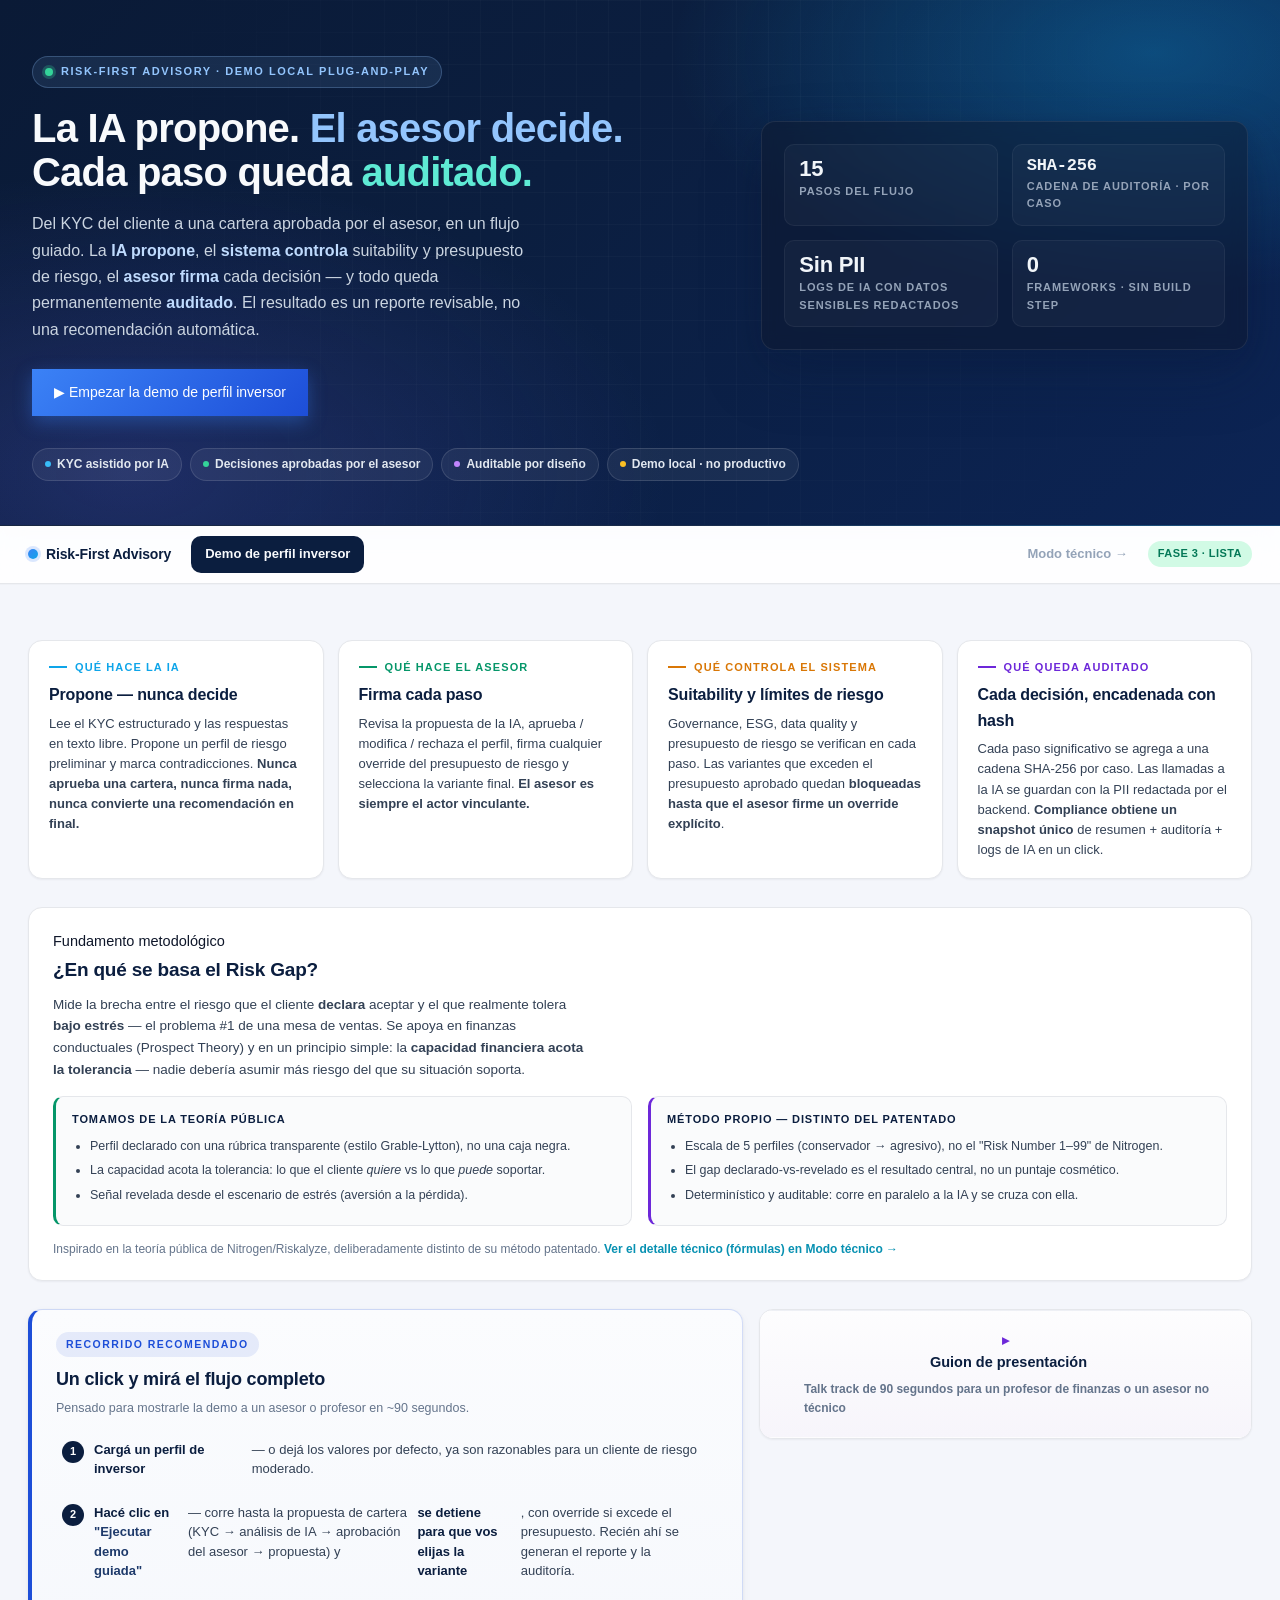
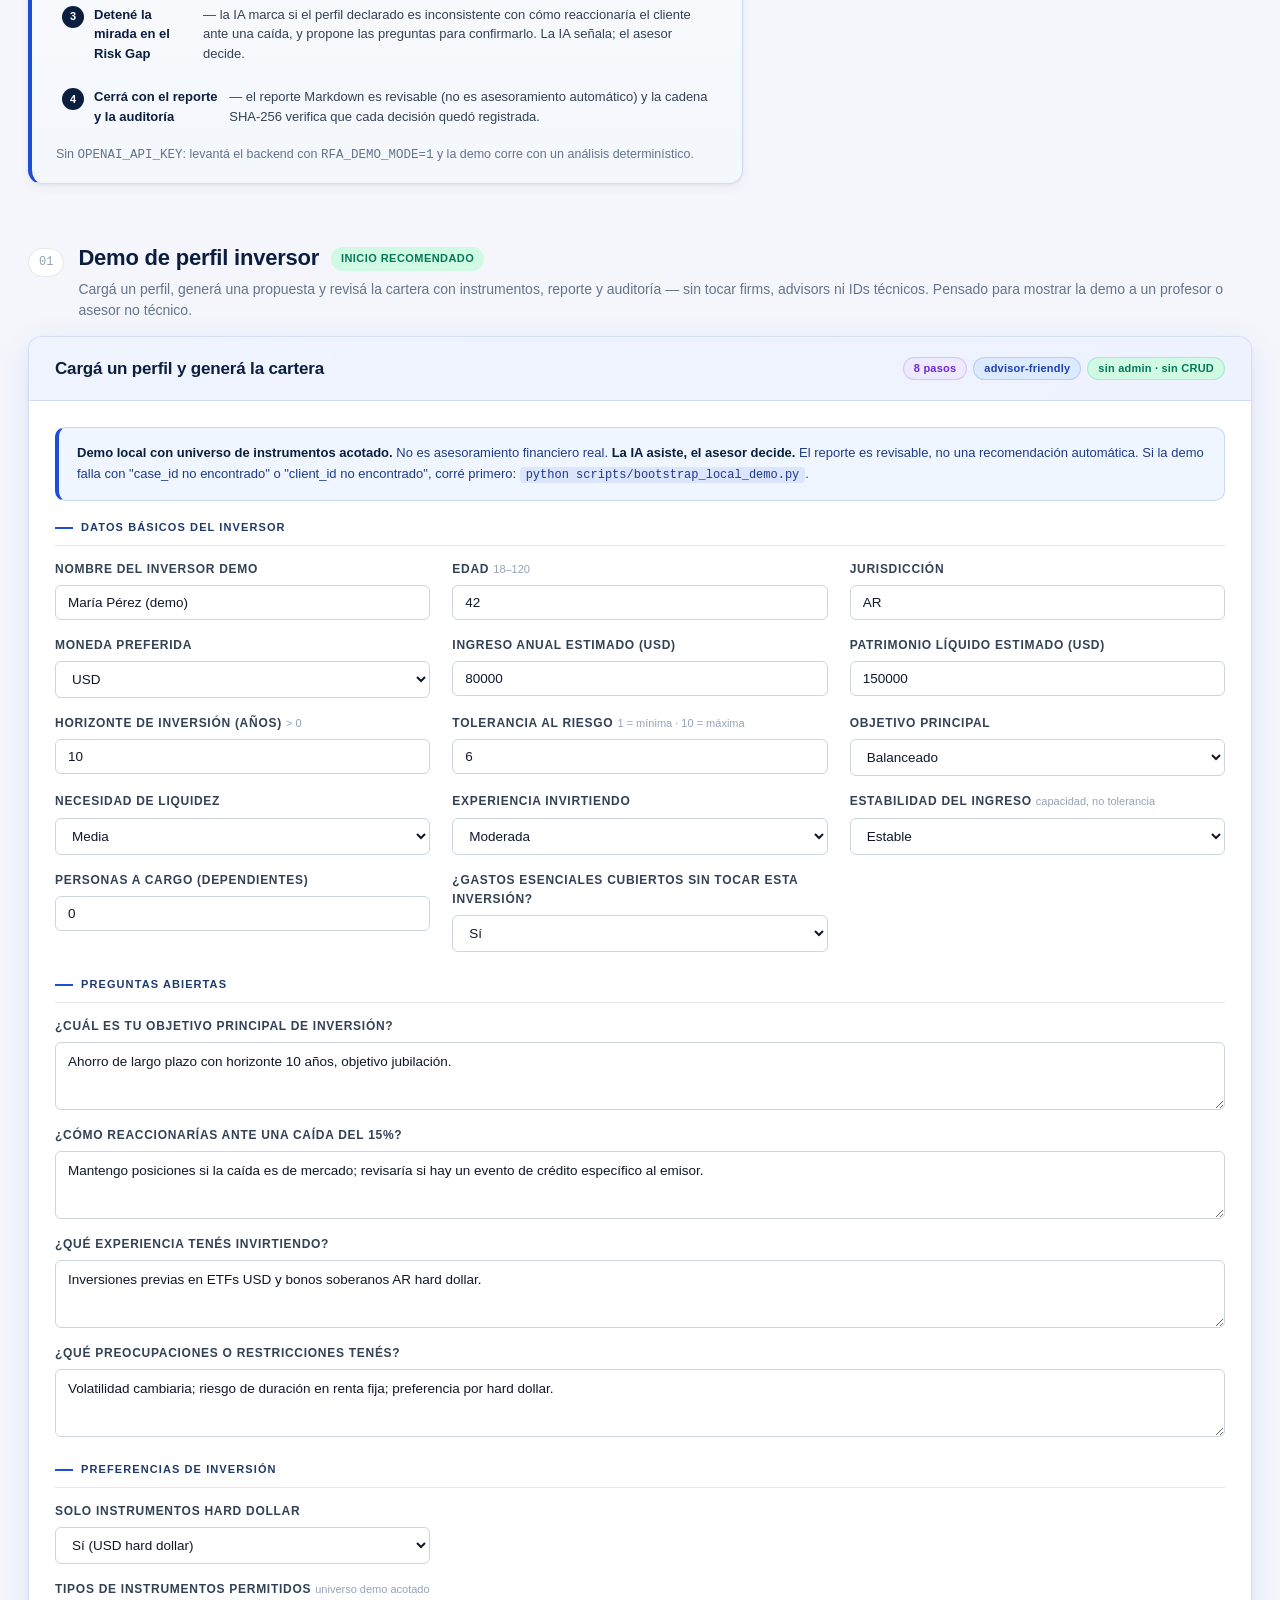
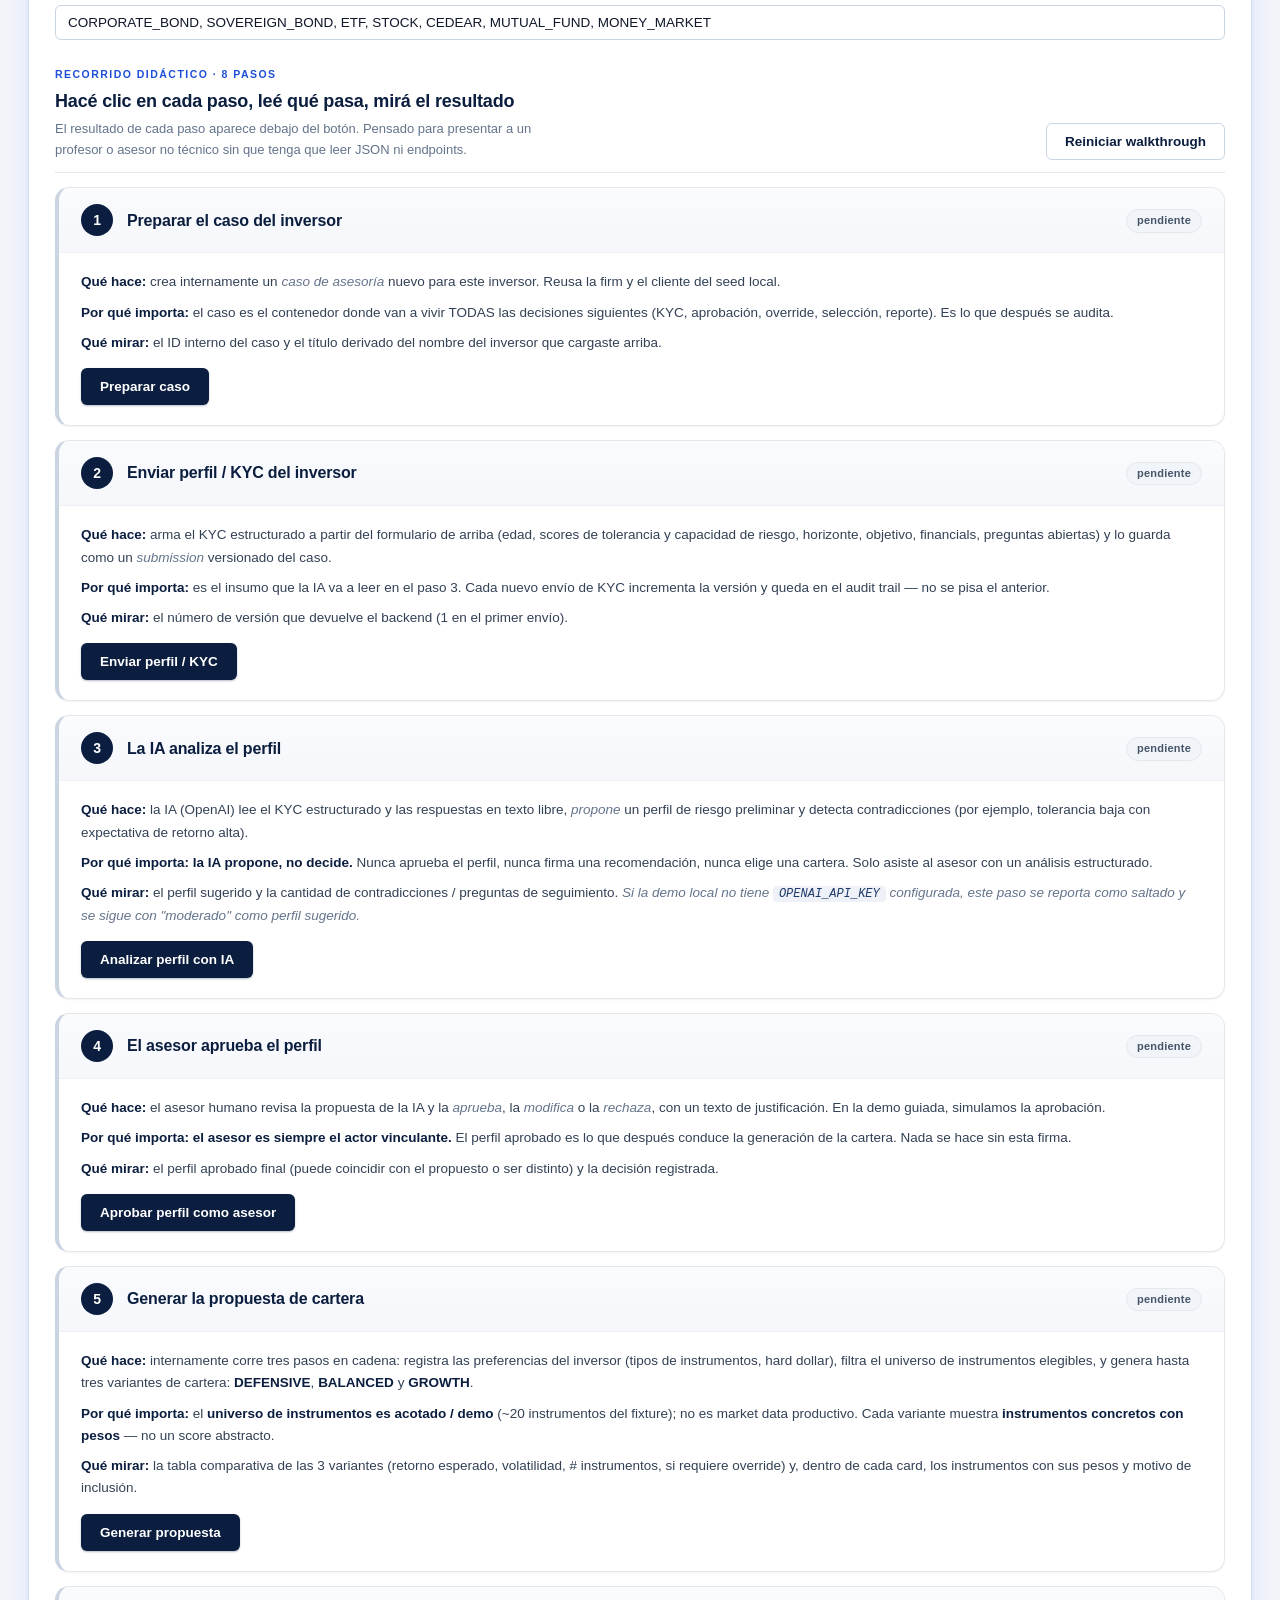
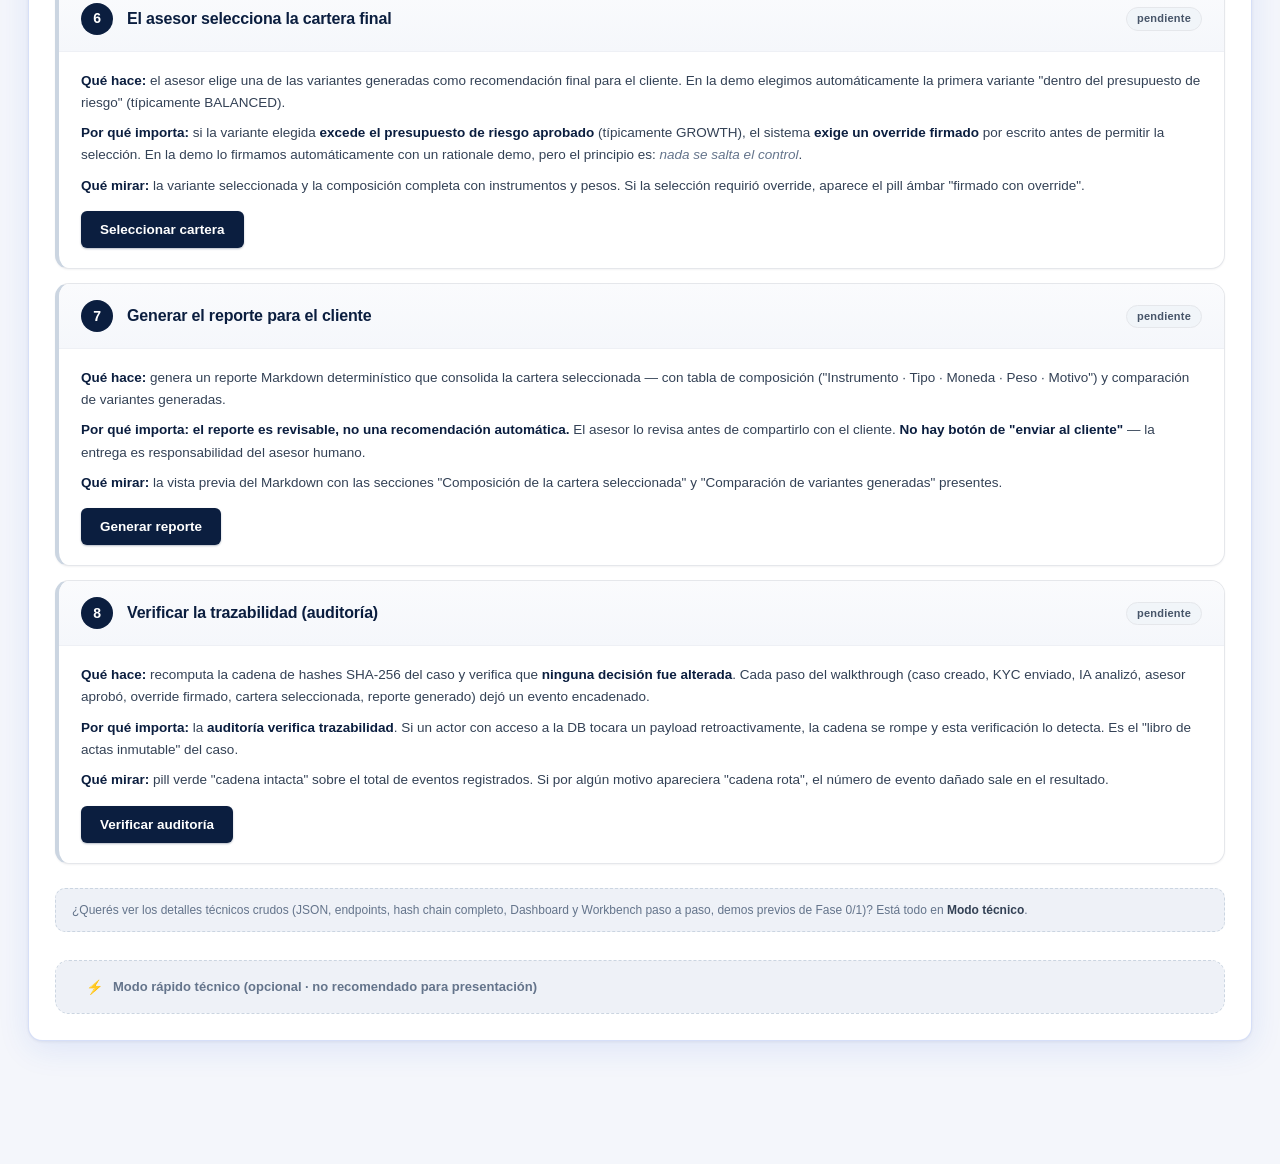
==== frontend/index.html @ 33798509 "Measure financial capacity from facts instead of faking it The demo was fabricating capacity as risk" ====
<!DOCTYPE html>
<html lang="en">
<head>
  <meta charset="UTF-8" />
  <meta name="viewport" content="width=device-width, initial-scale=1.0" />
  <title>Risk-First Advisory — Wealth Advisory Demo</title>
  <meta name="description" content="La IA propone. El asesor decide. Cada paso queda auditado. Demo local plug-and-play de un backend de asesoría de inversiones." />
  <link rel="stylesheet" href="css/base.css">
</head>
<body>

<!-- ═══════════════════════════════════════════════════════════════════════ -->
<!-- HERO                                                                    -->
<!-- ═══════════════════════════════════════════════════════════════════════ -->
<section class="hero">
  <div class="hero-inner">
    <div class="hero-text">
      <div class="hero-eyebrow">Risk-First Advisory · Demo local plug-and-play</div>
      <h1 class="hero-title">
        La IA propone. <span class="hero-em">El asesor decide.</span><br>
        Cada paso queda <span class="hero-em-2">auditado.</span>
      </h1>
      <p class="hero-sub">
        Del KYC del cliente a una cartera aprobada por el asesor, en un flujo guiado.
        La <strong style="color:#bfdbfe;">IA propone</strong>, el
        <strong style="color:#bfdbfe;">sistema controla</strong> suitability y presupuesto de riesgo,
        el <strong style="color:#bfdbfe;">asesor firma</strong> cada decisión — y todo queda
        permanentemente <strong style="color:#bfdbfe;">auditado</strong>. El resultado es un
        reporte revisable, no una recomendación automática.
      </p>
      <div class="hero-cta">
        <a href="#investor-anchor" class="btn-primary btn-lg" style="text-decoration:none;display:inline-flex;align-items:center;gap:8px;">
          ▶ Empezar la demo de perfil inversor
        </a>
      </div>
    </div>
    <div class="hero-stats">
      <div class="hero-stat">
        <div class="hero-stat-num">15</div>
        <div class="hero-stat-label">Pasos del flujo</div>
      </div>
      <div class="hero-stat">
        <div class="hero-stat-num is-mono">SHA-256</div>
        <div class="hero-stat-label">Cadena de auditoría · por caso</div>
      </div>
      <div class="hero-stat">
        <div class="hero-stat-num">Sin PII</div>
        <div class="hero-stat-label">Logs de IA con datos sensibles redactados</div>
      </div>
      <div class="hero-stat">
        <div class="hero-stat-num">0</div>
        <div class="hero-stat-label">Frameworks · sin build step</div>
      </div>
    </div>
  </div>
  <div class="hero-badges">
    <span class="badge badge-ai">KYC asistido por IA</span>
    <span class="badge badge-advisor">Decisiones aprobadas por el asesor</span>
    <span class="badge badge-audit">Auditable por diseño</span>
    <span class="badge badge-local">Demo local · no productivo</span>
  </div>
</section>

<!-- ═══════════════════════════════════════════════════════════════════════ -->
<!-- STICKY NAV                                                              -->
<!-- ═══════════════════════════════════════════════════════════════════════ -->
<nav class="top-nav">
  <div class="top-nav-inner">
    <span class="nav-brand"><span class="nav-brand-dot"></span>Risk-First Advisory</span>
    <a href="#investor-anchor" class="nav-item nav-item-primary">Demo de perfil inversor</a>
    <span class="nav-spacer"></span>
    <a href="advanced.html" class="nav-item nav-item-muted">Modo técnico &rarr;</a>
    <span class="nav-tag">Fase 3 · lista</span>
  </div>
</nav>

<!-- ═══════════════════════════════════════════════════════════════════════ -->
<!-- HEADER (legacy fallback — hidden by CSS, kept for a11y/search)          -->
<!-- ═══════════════════════════════════════════════════════════════════════ -->
<header>
  <h1>Risk-First Advisory</h1>
  <span class="badge">Demo local plug-and-play</span>
</header>

<main class="page">

  <!-- ───────────────────────────────────────────────────────────────────── -->
  <!-- STORY STRIP — what the AI / advisor / audit each do                   -->
  <!-- ───────────────────────────────────────────────────────────────────── -->
  <section class="story-strip">
    <div class="story-card">
      <div class="story-eyebrow">Qué hace la IA</div>
      <div class="story-title">Propone — nunca decide</div>
      <div class="story-body">
        Lee el KYC estructurado y las respuestas en texto libre. Propone un perfil
        de riesgo preliminar y marca contradicciones. <strong>Nunca aprueba una
        cartera, nunca firma nada, nunca convierte una recomendación en final.</strong>
      </div>
    </div>
    <div class="story-card is-advisor">
      <div class="story-eyebrow">Qué hace el asesor</div>
      <div class="story-title">Firma cada paso</div>
      <div class="story-body">
        Revisa la propuesta de la IA, aprueba / modifica / rechaza el perfil,
        firma cualquier override del presupuesto de riesgo y selecciona la
        variante final. <strong>El asesor es siempre el actor vinculante.</strong>
      </div>
    </div>
    <div class="story-card is-system">
      <div class="story-eyebrow">Qué controla el sistema</div>
      <div class="story-title">Suitability y límites de riesgo</div>
      <div class="story-body">
        Governance, ESG, data quality y presupuesto de riesgo se verifican en
        cada paso. Las variantes que exceden el presupuesto aprobado quedan
        <strong>bloqueadas hasta que el asesor firme un override explícito</strong>.
      </div>
    </div>
    <div class="story-card is-audit">
      <div class="story-eyebrow">Qué queda auditado</div>
      <div class="story-title">Cada decisión, encadenada con hash</div>
      <div class="story-body">
        Cada paso significativo se agrega a una cadena SHA-256 por caso. Las
        llamadas a la IA se guardan con la PII redactada por el backend.
        <strong>Compliance obtiene un snapshot único</strong> de resumen +
        auditoría + logs de IA en un click.
      </div>
    </div>
  </section>

  <!-- ───────────────────────────────────────────────────────────────────── -->
  <!-- METHODOLOGY EXPLAINER (advisor-friendly — no formulas) -->
  <!-- ───────────────────────────────────────────────────────────────────── -->
  <section class="method-strip">
    <div class="method-card">
      <div class="story-eyebrow">Fundamento metodológico</div>
      <div class="method-headline">¿En qué se basa el Risk Gap?</div>
      <p class="method-lede">
        Mide la brecha entre el riesgo que el cliente <strong>declara</strong> aceptar y el que
        realmente tolera <strong>bajo estrés</strong> — el problema #1 de una mesa de ventas. Se
        apoya en finanzas conductuales (Prospect Theory) y en un principio simple: la
        <strong>capacidad financiera acota la tolerancia</strong> — nadie debería asumir más riesgo
        del que su situación soporta.
      </p>
      <div class="method-cols">
        <div class="method-col is-take">
          <div class="method-col-head">Tomamos de la teoría pública</div>
          <ul>
            <li>Perfil declarado con una rúbrica transparente (estilo Grable-Lytton), no una caja negra.</li>
            <li>La capacidad acota la tolerancia: lo que el cliente <em>quiere</em> vs lo que <em>puede</em> soportar.</li>
            <li>Señal revelada desde el escenario de estrés (aversión a la pérdida).</li>
          </ul>
        </div>
        <div class="method-col is-avoid">
          <div class="method-col-head">Método propio — distinto del patentado</div>
          <ul>
            <li>Escala de 5 perfiles (conservador → agresivo), no el "Risk Number 1–99" de Nitrogen.</li>
            <li>El gap declarado-vs-revelado es el resultado central, no un puntaje cosmético.</li>
            <li>Determinístico y auditable: corre en paralelo a la IA y se cruza con ella.</li>
          </ul>
        </div>
      </div>
      <div class="method-foot">
        Inspirado en la teoría pública de Nitrogen/Riskalyze, deliberadamente distinto de su método
        patentado. <a href="advanced.html#fundamento">Ver el detalle técnico (fórmulas) en Modo técnico →</a>
      </div>
    </div>
  </section>

  <!-- ───────────────────────────────────────────────────────────────────── -->
  <!-- ADVISOR-FACING DEMO HELPERS (presenter notes + recommended demo path) -->
  <!-- ───────────────────────────────────────────────────────────────────── -->
  <section class="demo-helpers">

    <!-- Recommended demo path — the click-by-click for a non-tech viewer -->
    <aside class="demo-path">
      <div class="demo-path-header">
        <span class="demo-path-eyebrow">Recorrido recomendado</span>
        <div class="demo-path-title">Un click y mirá el flujo completo</div>
        <div class="demo-path-sub">Pensado para mostrarle la demo a un asesor o profesor en ~90 segundos.</div>
      </div>
      <ol class="demo-path-steps">
        <li><span class="step-num">1</span> <strong>Cargá un perfil de inversor</strong> — o dejá los valores por defecto, ya son razonables para un cliente de riesgo moderado.</li>
        <li><span class="step-num">2</span> <strong>Hacé clic en <em>"Ejecutar demo guiada"</em></strong> — corre hasta la propuesta de cartera (KYC → análisis de IA → aprobación del asesor → propuesta) y <strong>se detiene para que vos elijas la variante</strong>, con override si excede el presupuesto. Recién ahí se generan el reporte y la auditoría.</li>
        <li><span class="step-num">3</span> <strong>Detené la mirada en el Risk Gap</strong> — la IA marca si el perfil declarado es inconsistente con cómo reaccionaría el cliente ante una caída, y propone las preguntas para confirmarlo. La IA señala; el asesor decide.</li>
        <li><span class="step-num">4</span> <strong>Cerrá con el reporte y la auditoría</strong> — el reporte Markdown es revisable (no es asesoramiento automático) y la cadena SHA-256 verifica que cada decisión quedó registrada.</li>
      </ol>
      <div class="demo-path-sub" style="margin-top:10px;">Sin <code>OPENAI_API_KEY</code>: levantá el backend con <code>RFA_DEMO_MODE=1</code> y la demo corre con un análisis determinístico.</div>
    </aside>

    <!-- Demo presenter notes — collapsed by default, for the human running the demo -->
    <details class="presenter-notes">
      <summary>
        <span class="presenter-icon">▸</span>
        <span class="presenter-title">Guion de presentación</span>
        <span class="presenter-sub">Talk track de 90 segundos para un profesor de finanzas o un asesor no técnico</span>
      </summary>
      <ol class="presenter-script">
        <li>
          <strong>"Esto es un backend de asesoría de inversiones."</strong>
          El KYC y las preferencias del cliente se transforman en una cartera
          aprobada por el asesor, con auditoría completa. Hacé clic en
          <em>"Ejecutar demo guiada"</em> y dejá que corra.
        </li>
        <li>
          <strong>"La IA nunca decide."</strong>
          En el paso de análisis, la IA propone un perfil de riesgo y detecta
          contradicciones en las respuestas del cliente. Nada es vinculante.
        </li>
        <li>
          <strong>"El asesor firma cada paso."</strong>
          La aprobación del perfil (approve / modify / reject) es la primera
          decisión formal del asesor. El mismo patrón se repite en el override
          y en la selección final de la cartera.
        </li>
        <li>
          <strong>"El sistema controla suitability y riesgo."</strong>
          Cuando una variante excede el presupuesto de riesgo aprobado, queda
          marcada y <em>no se puede seleccionar</em> sin un override explícito
          del asesor. Suitability / ESG / data quality corren automáticamente.
        </li>
        <li>
          <strong>"El Risk Gap es el corazón."</strong>
          La IA marca cuando lo que el cliente declara no coincide con cómo
          reaccionaría ante una caída, y entrega las preguntas para confirmarlo.
          No mide la conducta: señala una inconsistencia para que el asesor la
          investigue.
        </li>
        <li>
          <strong>"Revisable y auditado, no automático."</strong>
          El reporte Markdown final lo revisa el asesor antes de entregarlo — no
          hay botón de "enviar al cliente con un click" — y la cadena SHA-256
          verifica que cada decisión del caso quedó registrada.
        </li>
      </ol>
      <p class="presenter-disclaimer">
        <strong>No es production-ready.</strong> Solo demo local de desarrollo —
        no es asesoramiento financiero, no se usa con PII real de clientes, no
        tiene auth productiva ni firm-level isolation.
      </p>
    </details>

  </section>

  <!-- ═════════════════════════════════════════════════════════════════════ -->
  <!-- 01 · DEMO DE PERFIL INVERSOR — entrada principal advisor-friendly     -->
  <!-- ═════════════════════════════════════════════════════════════════════ -->
  <div class="section-band" id="investor-anchor">
    <span class="num">01</span>
    <div>
      <h2>Demo de perfil inversor
        <span style="display:inline-block;margin-left:6px;padding:3px 10px;background:var(--rf-emerald-100);color:var(--rf-emerald-700);border-radius:999px;font-size:11px;font-weight:700;letter-spacing:.04em;text-transform:uppercase;vertical-align:middle;">Inicio recomendado</span>
      </h2>
      <div class="sub">
        Cargá un perfil, generá una propuesta y revisá la cartera con instrumentos, reporte y auditoría — sin tocar firms, advisors ni IDs técnicos. Pensado para mostrar la demo a un profesor o asesor no técnico.
      </div>
    </div>
  </div>

  <div class="card card-hero" id="card-investor-demo">
    <div class="card-header">
      <h2>Cargá un perfil y generá la cartera</h2>
      <div class="pill-cluster">
        <span class="pill pill-violet">8 pasos</span>
        <span class="pill pill-blue">advisor-friendly</span>
        <span class="pill pill-green">sin admin · sin CRUD</span>
      </div>
    </div>

    <div class="card-body">

      <div class="ai-disclaimer">
        <strong>Demo local con universo de instrumentos acotado.</strong>
        No es asesoramiento financiero real. <strong>La IA asiste, el asesor decide.</strong>
        El reporte es revisable, no una recomendación automática.
        Si la demo falla con "case_id no encontrado" o "client_id no encontrado",
        corré primero: <code>python scripts/bootstrap_local_demo.py</code>.
      </div>

      <!-- ── Form: perfil del inversor ──────────────────────────────── -->
      <form id="idemo-form" onsubmit="event.preventDefault();" autocomplete="off" spellcheck="false">

        <div class="section-label" style="margin-top:4px;margin-bottom:14px;">Datos básicos del inversor</div>
        <div class="form-grid cols-3">
          <div class="field">
            <label>Nombre del inversor demo</label>
            <input type="text" id="idemo-name" value="María Pérez (demo)" />
          </div>
          <div class="field">
            <label>Edad <span class="hint">18–120</span></label>
            <input type="number" id="idemo-age" value="42" min="18" max="120" />
          </div>
          <div class="field">
            <label>Jurisdicción</label>
            <input type="text" id="idemo-jurisdiction" value="AR" />
          </div>
          <div class="field">
            <label>Moneda preferida</label>
            <select id="idemo-currency">
              <option value="USD" selected>USD</option>
              <option value="EUR">EUR</option>
              <option value="ARS">ARS</option>
            </select>
          </div>
          <div class="field">
            <label>Ingreso anual estimado (USD)</label>
            <input type="number" id="idemo-income" value="80000" min="0" />
          </div>
          <div class="field">
            <label>Patrimonio líquido estimado (USD)</label>
            <input type="number" id="idemo-liquid" value="150000" min="0" />
          </div>
          <div class="field">
            <label>Horizonte de inversión (años) <span class="hint">&gt; 0</span></label>
            <input type="number" id="idemo-horizon" value="10" min="1" />
          </div>
          <div class="field">
            <label>Tolerancia al riesgo <span class="hint">1 = mínima · 10 = máxima</span></label>
            <input type="number" id="idemo-risk" value="6" min="1" max="10" />
          </div>
          <div class="field">
            <label>Objetivo principal</label>
            <select id="idemo-objective">
              <option value="capital_preservation">Preservación de capital</option>
              <option value="income">Ingresos</option>
              <option value="balanced" selected>Balanceado</option>
              <option value="growth">Crecimiento</option>
              <option value="aggressive_growth">Crecimiento agresivo</option>
            </select>
          </div>
          <div class="field">
            <label>Necesidad de liquidez</label>
            <select id="idemo-liquidity">
              <option value="baja">Baja</option>
              <option value="media" selected>Media</option>
              <option value="alta">Alta</option>
            </select>
          </div>
          <div class="field">
            <label>Experiencia invirtiendo</label>
            <select id="idemo-experience">
              <option value="ninguna">Ninguna</option>
              <option value="basica">Básica</option>
              <option value="moderada" selected>Moderada</option>
              <option value="avanzada">Avanzada</option>
              <option value="experto">Experto</option>
            </select>
          </div>
          <div class="field">
            <label>Estabilidad del ingreso <span class="hint">capacidad, no tolerancia</span></label>
            <select id="idemo-income-stability">
              <option value="stable" selected>Estable</option>
              <option value="variable">Variable</option>
              <option value="unstable">Inestable</option>
            </select>
          </div>
          <div class="field">
            <label>Personas a cargo (dependientes)</label>
            <input type="number" id="idemo-dependents" value="0" min="0" />
          </div>
          <div class="field">
            <label>¿Gastos esenciales cubiertos sin tocar esta inversión?</label>
            <select id="idemo-expenses-covered">
              <option value="si" selected>Sí</option>
              <option value="no">No</option>
            </select>
          </div>
        </div>

        <div class="section-label" style="margin-top:24px;margin-bottom:14px;">Preguntas abiertas</div>
        <div class="form-grid cols-2">
          <div class="field full-span">
            <label>¿Cuál es tu objetivo principal de inversión?</label>
            <textarea id="idemo-open-goal" rows="2">Ahorro de largo plazo con horizonte 10 años, objetivo jubilación.</textarea>
          </div>
          <div class="field full-span">
            <label>¿Cómo reaccionarías ante una caída del 15%?</label>
            <textarea id="idemo-open-reaction" rows="2">Mantengo posiciones si la caída es de mercado; revisaría si hay un evento de crédito específico al emisor.</textarea>
          </div>
          <div class="field full-span">
            <label>¿Qué experiencia tenés invirtiendo?</label>
            <textarea id="idemo-open-experience" rows="2">Inversiones previas en ETFs USD y bonos soberanos AR hard dollar.</textarea>
          </div>
          <div class="field full-span">
            <label>¿Qué preocupaciones o restricciones tenés?</label>
            <textarea id="idemo-open-concerns" rows="2">Volatilidad cambiaria; riesgo de duración en renta fija; preferencia por hard dollar.</textarea>
          </div>
        </div>

        <div class="section-label" style="margin-top:24px;margin-bottom:14px;">Preferencias de inversión</div>
        <div class="form-grid cols-3">
          <div class="field">
            <label>Solo instrumentos hard dollar</label>
            <select id="idemo-pref-hard">
              <option value="true" selected>Sí (USD hard dollar)</option>
              <option value="false">No (cualquier moneda)</option>
            </select>
          </div>
          <div class="field full-span">
            <label>Tipos de instrumentos permitidos <span class="hint">universo demo acotado</span></label>
            <input type="text" id="idemo-pref-types" value="CORPORATE_BOND, SOVEREIGN_BOND, ETF, STOCK, CEDEAR, MUTUAL_FUND, MONEY_MARKET" />
          </div>
        </div>

      </form>

      <!-- ── Mini toolbar arriba del walkthrough ────────────────────── -->
      <div class="idemo-walkthrough-intro">
        <div>
          <div class="idemo-walkthrough-eyebrow">Recorrido didáctico · 8 pasos</div>
          <div class="idemo-walkthrough-title">Hacé clic en cada paso, leé qué pasa, mirá el resultado</div>
          <div class="idemo-walkthrough-sub">El resultado de cada paso aparece debajo del botón. Pensado para presentar a un profesor o asesor no técnico sin que tenga que leer JSON ni endpoints.</div>
        </div>
        <button class="btn-secondary" onclick="idemoReset()">Reiniciar walkthrough</button>
      </div>

      <!-- ── WALKTHROUGH: 8 step cards didácticas ───────────────────── -->
      <div class="idemo-walkthrough">

        <!-- STEP 1 — Preparar caso -->
        <article class="idemo-walkthrough-step" id="idemo-step-prepare" data-state="pending">
          <header class="idemo-step-card-header">
            <div class="idemo-step-card-num">1</div>
            <div class="idemo-step-card-title">Preparar el caso del inversor</div>
            <div class="idemo-step-card-pill" id="idemo-step-prepare-pill"><span class="pill pill-grey">pendiente</span></div>
          </header>
          <div class="idemo-step-card-body">
            <div class="idemo-step-card-explain">
              <p><strong>Qué hace:</strong> crea internamente un <em>caso de asesoría</em> nuevo para este inversor. Reusa la firm y el cliente del seed local.</p>
              <p><strong>Por qué importa:</strong> el caso es el contenedor donde van a vivir TODAS las decisiones siguientes (KYC, aprobación, override, selección, reporte). Es lo que después se audita.</p>
              <p><strong>Qué mirar:</strong> el ID interno del caso y el título derivado del nombre del inversor que cargaste arriba.</p>
            </div>
            <div class="idemo-step-card-actions">
              <button class="btn-primary" onclick="idemoPrepareCase()">Preparar caso</button>
            </div>
            <div class="idemo-step-card-result" id="idemo-step-prepare-result"></div>
          </div>
        </article>

        <!-- STEP 2 — KYC -->
        <article class="idemo-walkthrough-step" id="idemo-step-kyc" data-state="pending">
          <header class="idemo-step-card-header">
            <div class="idemo-step-card-num">2</div>
            <div class="idemo-step-card-title">Enviar perfil / KYC del inversor</div>
            <div class="idemo-step-card-pill" id="idemo-step-kyc-pill"><span class="pill pill-grey">pendiente</span></div>
          </header>
          <div class="idemo-step-card-body">
            <div class="idemo-step-card-explain">
              <p><strong>Qué hace:</strong> arma el KYC estructurado a partir del formulario de arriba (edad, scores de tolerancia y capacidad de riesgo, horizonte, objetivo, financials, preguntas abiertas) y lo guarda como un <em>submission</em> versionado del caso.</p>
              <p><strong>Por qué importa:</strong> es el insumo que la IA va a leer en el paso 3. Cada nuevo envío de KYC incrementa la versión y queda en el audit trail — no se pisa el anterior.</p>
              <p><strong>Qué mirar:</strong> el número de versión que devuelve el backend (1 en el primer envío).</p>
            </div>
            <div class="idemo-step-card-actions">
              <button class="btn-primary" onclick="idemoSubmitKyc()">Enviar perfil / KYC</button>
            </div>
            <div class="idemo-step-card-result" id="idemo-step-kyc-result"></div>
          </div>
        </article>

        <!-- STEP 3 — AI -->
        <article class="idemo-walkthrough-step" id="idemo-step-ai" data-state="pending">
          <header class="idemo-step-card-header">
            <div class="idemo-step-card-num">3</div>
            <div class="idemo-step-card-title">La IA analiza el perfil</div>
            <div class="idemo-step-card-pill" id="idemo-step-ai-pill"><span class="pill pill-grey">pendiente</span></div>
          </header>
          <div class="idemo-step-card-body">
            <div class="idemo-step-card-explain">
              <p><strong>Qué hace:</strong> la IA (OpenAI) lee el KYC estructurado y las respuestas en texto libre, <em>propone</em> un perfil de riesgo preliminar y detecta contradicciones (por ejemplo, tolerancia baja con expectativa de retorno alta).</p>
              <p><strong>Por qué importa:</strong> <strong>la IA propone, no decide.</strong> Nunca aprueba el perfil, nunca firma una recomendación, nunca elige una cartera. Solo asiste al asesor con un análisis estructurado.</p>
              <p><strong>Qué mirar:</strong> el perfil sugerido y la cantidad de contradicciones / preguntas de seguimiento. <em>Si la demo local no tiene <code>OPENAI_API_KEY</code> configurada, este paso se reporta como saltado y se sigue con "moderado" como perfil sugerido.</em></p>
            </div>
            <div class="idemo-step-card-actions">
              <button class="btn-primary" onclick="idemoRunAiProfile()">Analizar perfil con IA</button>
            </div>
            <div class="idemo-step-card-result" id="idemo-step-ai-result"></div>
          </div>
        </article>

        <!-- STEP 4 — Approval -->
        <article class="idemo-walkthrough-step" id="idemo-step-approve" data-state="pending">
          <header class="idemo-step-card-header">
            <div class="idemo-step-card-num">4</div>
            <div class="idemo-step-card-title">El asesor aprueba el perfil</div>
            <div class="idemo-step-card-pill" id="idemo-step-approve-pill"><span class="pill pill-grey">pendiente</span></div>
          </header>
          <div class="idemo-step-card-body">
            <div class="idemo-step-card-explain">
              <p><strong>Qué hace:</strong> el asesor humano revisa la propuesta de la IA y la <em>aprueba</em>, la <em>modifica</em> o la <em>rechaza</em>, con un texto de justificación. En la demo guiada, simulamos la aprobación.</p>
              <p><strong>Por qué importa:</strong> <strong>el asesor es siempre el actor vinculante.</strong> El perfil aprobado es lo que después conduce la generación de la cartera. Nada se hace sin esta firma.</p>
              <p><strong>Qué mirar:</strong> el perfil aprobado final (puede coincidir con el propuesto o ser distinto) y la decisión registrada.</p>
            </div>
            <div class="idemo-step-card-actions">
              <button class="btn-primary" onclick="idemoApproveProfile()">Aprobar perfil como asesor</button>
            </div>
            <div class="idemo-step-card-result" id="idemo-step-approve-result"></div>
          </div>
        </article>

        <!-- STEP 5 — Proposal -->
        <article class="idemo-walkthrough-step" id="idemo-step-propose" data-state="pending">
          <header class="idemo-step-card-header">
            <div class="idemo-step-card-num">5</div>
            <div class="idemo-step-card-title">Generar la propuesta de cartera</div>
            <div class="idemo-step-card-pill" id="idemo-step-propose-pill"><span class="pill pill-grey">pendiente</span></div>
          </header>
          <div class="idemo-step-card-body">
            <div class="idemo-step-card-explain">
              <p><strong>Qué hace:</strong> internamente corre tres pasos en cadena: registra las preferencias del inversor (tipos de instrumentos, hard dollar), filtra el universo de instrumentos elegibles, y genera hasta tres variantes de cartera: <strong>DEFENSIVE</strong>, <strong>BALANCED</strong> y <strong>GROWTH</strong>.</p>
              <p><strong>Por qué importa:</strong> el <strong>universo de instrumentos es acotado / demo</strong> (~20 instrumentos del fixture); no es market data productivo. Cada variante muestra <strong>instrumentos concretos con pesos</strong> — no un score abstracto.</p>
              <p><strong>Qué mirar:</strong> la tabla comparativa de las 3 variantes (retorno esperado, volatilidad, # instrumentos, si requiere override) y, dentro de cada card, los instrumentos con sus pesos y motivo de inclusión.</p>
            </div>
            <div class="idemo-step-card-actions">
              <button class="btn-primary" onclick="idemoGenerateProposal()">Generar propuesta</button>
            </div>
            <div class="idemo-step-card-result" id="idemo-step-propose-result"></div>
          </div>
        </article>

        <!-- STEP 6 — Selection -->
        <article class="idemo-walkthrough-step" id="idemo-step-select" data-state="pending">
          <header class="idemo-step-card-header">
            <div class="idemo-step-card-num">6</div>
            <div class="idemo-step-card-title">El asesor selecciona la cartera final</div>
            <div class="idemo-step-card-pill" id="idemo-step-select-pill"><span class="pill pill-grey">pendiente</span></div>
          </header>
          <div class="idemo-step-card-body">
            <div class="idemo-step-card-explain">
              <p><strong>Qué hace:</strong> el asesor elige una de las variantes generadas como recomendación final para el cliente. En la demo elegimos automáticamente la primera variante "dentro del presupuesto de riesgo" (típicamente BALANCED).</p>
              <p><strong>Por qué importa:</strong> si la variante elegida <strong>excede el presupuesto de riesgo aprobado</strong> (típicamente GROWTH), el sistema <strong>exige un override firmado</strong> por escrito antes de permitir la selección. En la demo lo firmamos automáticamente con un rationale demo, pero el principio es: <em>nada se salta el control</em>.</p>
              <p><strong>Qué mirar:</strong> la variante seleccionada y la composición completa con instrumentos y pesos. Si la selección requirió override, aparece el pill ámbar "firmado con override".</p>
            </div>
            <div class="idemo-step-card-actions">
              <button class="btn-primary" onclick="idemoSelectPortfolio()">Seleccionar cartera</button>
            </div>
            <div class="idemo-step-card-result" id="idemo-step-select-result"></div>
          </div>
        </article>

        <!-- STEP 7 — Report -->
        <article class="idemo-walkthrough-step" id="idemo-step-report" data-state="pending">
          <header class="idemo-step-card-header">
            <div class="idemo-step-card-num">7</div>
            <div class="idemo-step-card-title">Generar el reporte para el cliente</div>
            <div class="idemo-step-card-pill" id="idemo-step-report-pill"><span class="pill pill-grey">pendiente</span></div>
          </header>
          <div class="idemo-step-card-body">
            <div class="idemo-step-card-explain">
              <p><strong>Qué hace:</strong> genera un reporte Markdown determinístico que consolida la cartera seleccionada — con tabla de composición ("Instrumento · Tipo · Moneda · Peso · Motivo") y comparación de variantes generadas.</p>
              <p><strong>Por qué importa:</strong> <strong>el reporte es revisable, no una recomendación automática.</strong> El asesor lo revisa antes de compartirlo con el cliente. <strong>No hay botón de "enviar al cliente"</strong> — la entrega es responsabilidad del asesor humano.</p>
              <p><strong>Qué mirar:</strong> la vista previa del Markdown con las secciones "Composición de la cartera seleccionada" y "Comparación de variantes generadas" presentes.</p>
            </div>
            <div class="idemo-step-card-actions">
              <button class="btn-primary" onclick="idemoGenerateReport()">Generar reporte</button>
            </div>
            <div class="idemo-step-card-result" id="idemo-step-report-result"></div>
          </div>
        </article>

        <!-- STEP 8 — Audit -->
        <article class="idemo-walkthrough-step" id="idemo-step-audit" data-state="pending">
          <header class="idemo-step-card-header">
            <div class="idemo-step-card-num">8</div>
            <div class="idemo-step-card-title">Verificar la trazabilidad (auditoría)</div>
            <div class="idemo-step-card-pill" id="idemo-step-audit-pill"><span class="pill pill-grey">pendiente</span></div>
          </header>
          <div class="idemo-step-card-body">
            <div class="idemo-step-card-explain">
              <p><strong>Qué hace:</strong> recomputa la cadena de hashes SHA-256 del caso y verifica que <strong>ninguna decisión fue alterada</strong>. Cada paso del walkthrough (caso creado, KYC enviado, IA analizó, asesor aprobó, override firmado, cartera seleccionada, reporte generado) dejó un evento encadenado.</p>
              <p><strong>Por qué importa:</strong> la <strong>auditoría verifica trazabilidad</strong>. Si un actor con acceso a la DB tocara un payload retroactivamente, la cadena se rompe y esta verificación lo detecta. Es el "libro de actas inmutable" del caso.</p>
              <p><strong>Qué mirar:</strong> pill verde "cadena intacta" sobre el total de eventos registrados. Si por algún motivo apareciera "cadena rota", el número de evento dañado sale en el resultado.</p>
            </div>
            <div class="idemo-step-card-actions">
              <button class="btn-primary" onclick="idemoVerifyAudit()">Verificar auditoría</button>
            </div>
            <div class="idemo-step-card-result" id="idemo-step-audit-result"></div>
          </div>
        </article>

      </div>

      <div class="fine-print" style="margin-top:24px;">
        ¿Querés ver los detalles técnicos crudos (JSON, endpoints, hash chain completo,
        Dashboard y Workbench paso a paso, demos previos de Fase 0/1)? Está todo en
        <a href="advanced.html"><strong>Modo técnico</strong></a>.
      </div>

      <!-- ── Modo rápido técnico (demoted, colapsado por default) ───── -->
      <details class="idemo-fast-mode">
        <summary>
          <span class="idemo-fast-icon">⚡</span>
          <span class="idemo-fast-title">Modo rápido técnico (opcional · no recomendado para presentación)</span>
        </summary>
        <div class="idemo-fast-body">
          <p>
            Esto NO es el camino recomendado para mostrar la demo a un profesor o asesor.
            Se saltea las explicaciones de cada paso y corre los 8 endpoints en cadena en ~3 segundos.
            Útil solo para devs que quieren verificar que el flujo end-to-end funciona sin clickear los 8 botones.
          </p>
          <div class="actions">
            <button class="btn-secondary" id="idemo-btn-guided" onclick="idemoRunGuidedDemo()">
              Ejecutar los 8 pasos automáticamente
            </button>
          </div>
        </div>
      </details>

    </div>
  </div>


</main>

<!-- case-workbench.js solo define helpers (cwRenderHoldingsTable, cwNormalizeHoldings,
     cwRenderCandidateCard) que reusa investor-demo.js. No tiene init de DOM, no
     renderiza el Workbench (su HTML vive en advanced.html). -->
<script src="js/common.js"></script>
<script src="js/case-workbench.js"></script>
<script src="js/investor-demo.js"></script>

</body>
</html>
---- frontend/css/base.css ----
/* ============================================================================
 * Risk-First Advisory — design system
 * ----------------------------------------------------------------------------
 * Institutional fintech / wealth-management aesthetic for the local demo UI.
 * Single source of truth for layout / typography / colours / components.
 * Classic CSS — no preprocessors, no framework, no CDN, no build step.
 * Existing class names from earlier phases are preserved; only the visuals
 * change so the HTML/JS keep working as-is.
 * ========================================================================== */

/* ── design tokens ──────────────────────────────────────────────────────── */
:root {
  /* Brand */
  --rf-navy-900: #0b1e3f;          /* deepest brand navy            */
  --rf-navy-800: #122a4f;
  --rf-navy-700: #1e3a6b;
  --rf-navy-600: #1d4ed8;          /* primary action                */
  --rf-navy-500: #2563eb;
  --rf-blue-100: #dbeafe;
  --rf-cyan-500: #0ea5e9;          /* AI / data accent              */

  /* Status */
  --rf-emerald-700: #047857;
  --rf-emerald-600: #059669;
  --rf-emerald-100: #d1fae5;
  --rf-amber-700:   #b45309;
  --rf-amber-600:   #d97706;
  --rf-amber-100:   #fef3c7;
  --rf-rose-700:    #be123c;
  --rf-rose-600:    #dc2626;
  --rf-rose-100:    #fee2e2;
  --rf-violet-700:  #6d28d9;
  --rf-violet-100:  #ede9fe;

  /* Neutrals */
  --rf-bg:          #f4f6fb;
  --rf-bg-soft:     #eef1f7;
  --rf-card:        #ffffff;
  --rf-text:        #0f172a;
  --rf-text-body:   #334155;
  --rf-text-muted:  #64748b;
  --rf-text-faint:  #94a3b8;
  --rf-border:      #e5e7eb;
  --rf-border-soft: #eef0f5;
  --rf-border-strong: #cbd5e1;

  /* Effects */
  --rf-shadow-sm:   0 1px 2px rgba(15,23,42,.05);
  --rf-shadow:      0 1px 3px rgba(15,23,42,.06), 0 4px 12px rgba(15,23,42,.04);
  --rf-shadow-md:   0 4px 6px rgba(15,23,42,.06), 0 12px 32px rgba(15,23,42,.06);
  --rf-shadow-hero: 0 24px 60px rgba(11,30,63,.30), 0 8px 24px rgba(11,30,63,.18);

  --rf-radius-sm: 6px;
  --rf-radius:    10px;
  --rf-radius-lg: 14px;
  --rf-radius-xl: 18px;
  --rf-radius-pill: 999px;
}

/* ── reset ─────────────────────────────────────────────────────────────── */
*, *::before, *::after { box-sizing: border-box; margin: 0; padding: 0; }

html { scroll-behavior: smooth; scroll-padding-top: 78px; }

body {
  font-family: "Inter", -apple-system, BlinkMacSystemFont, "Segoe UI",
               Roboto, "Helvetica Neue", Arial, sans-serif;
  font-feature-settings: "cv02", "cv03", "cv04", "ss01";
  font-size: 14.5px;
  line-height: 1.6;
  background:
    radial-gradient(1200px 600px at 80% -200px, rgba(29,78,216,.06), transparent 60%),
    radial-gradient(1000px 500px at -200px 200px, rgba(14,165,233,.05), transparent 60%),
    var(--rf-bg);
  color: var(--rf-text);
  -webkit-font-smoothing: antialiased;
  text-rendering: optimizeLegibility;
}

code, pre, .mono, td.mono, .chip {
  font-family: "JetBrains Mono", ui-monospace, SFMono-Regular, "SF Mono",
               Menlo, Consolas, "Liberation Mono", monospace;
}

a { color: var(--rf-navy-600); text-decoration: none; }
a:hover { text-decoration: underline; }

/* ── hero ──────────────────────────────────────────────────────────────── */
.hero {
  background:
    radial-gradient(800px 400px at 90% 10%, rgba(14,165,233,.32), transparent 60%),
    radial-gradient(900px 500px at 10% 90%, rgba(99,102,241,.22), transparent 60%),
    linear-gradient(135deg, #0a1a36 0%, #0b1e3f 40%, #0c2455 100%);
  color: #e2e8f0;
  padding: 56px 32px 44px;
  border-bottom: 1px solid rgba(255,255,255,.06);
  position: relative;
  overflow: hidden;
}
.hero::after {
  /* subtle grid texture */
  content: "";
  position: absolute; inset: 0;
  background-image:
    linear-gradient(rgba(255,255,255,.025) 1px, transparent 1px),
    linear-gradient(90deg, rgba(255,255,255,.025) 1px, transparent 1px);
  background-size: 32px 32px;
  pointer-events: none;
  mask-image: radial-gradient(circle at 50% 40%, black 30%, transparent 80%);
}
.hero-inner {
  max-width: 1280px; margin: 0 auto;
  display: grid; grid-template-columns: minmax(0, 1.4fr) minmax(0, 1fr);
  gap: 48px; align-items: center;
  position: relative; z-index: 1;
}
.hero-eyebrow {
  display: inline-flex; align-items: center; gap: 8px;
  font-size: 11px; letter-spacing: .14em; font-weight: 700;
  color: #93c5fd; text-transform: uppercase;
  padding: 6px 12px; background: rgba(147,197,253,.10);
  border: 1px solid rgba(147,197,253,.25);
  border-radius: var(--rf-radius-pill);
  margin-bottom: 18px;
}
.hero-eyebrow::before {
  content: ""; width: 8px; height: 8px; border-radius: 50%;
  background: #34d399; box-shadow: 0 0 0 3px rgba(52,211,153,.25);
}
.hero-title {
  font-size: 40px; line-height: 1.12;
  font-weight: 700; letter-spacing: -.02em;
  color: #f8fafc; margin-bottom: 16px;
}
.hero-em { color: #93c5fd; }
.hero-em-2 { color: #5eead4; }
.hero-sub {
  font-size: 16px; line-height: 1.65;
  color: #cbd5e1; max-width: 56ch;
  margin-bottom: 26px;
}
.hero-cta { display: flex; gap: 12px; flex-wrap: wrap; align-items: center; }
.hero-cta .btn-primary {
  background: linear-gradient(135deg, #3b82f6, #1d4ed8);
  box-shadow: 0 6px 18px rgba(59,130,246,.36);
  padding: 12px 22px; font-size: 14px;
}
.hero-cta .btn-primary:hover { background: linear-gradient(135deg, #2563eb, #1e40af); }
.hero-cta .btn-ghost {
  background: transparent; color: #e2e8f0;
  border: 1px solid rgba(226,232,240,.25);
  padding: 12px 20px; border-radius: var(--rf-radius); font-size: 14px;
  font-weight: 600; cursor: pointer; transition: background .15s, border-color .15s;
}
.hero-cta .btn-ghost:hover { background: rgba(255,255,255,.06); border-color: rgba(255,255,255,.4); }

.hero-stats {
  display: grid; grid-template-columns: 1fr 1fr; gap: 14px;
  background: rgba(15,23,42,.45);
  backdrop-filter: blur(8px); -webkit-backdrop-filter: blur(8px);
  border: 1px solid rgba(255,255,255,.08);
  padding: 22px; border-radius: var(--rf-radius-lg);
  box-shadow: var(--rf-shadow-hero);
}
.hero-stat {
  padding: 12px 14px; border-radius: var(--rf-radius);
  background: rgba(255,255,255,.03);
  border: 1px solid rgba(255,255,255,.05);
}
.hero-stat-num {
  font-size: 22px; font-weight: 700; color: #f1f5f9;
  letter-spacing: -.01em; line-height: 1.1; margin-bottom: 2px;
}
.hero-stat-num.is-mono {
  font-family: "JetBrains Mono", ui-monospace, Menlo, Consolas, monospace;
  font-size: 17px;
}
.hero-stat-label {
  font-size: 11px; color: #94a3b8;
  text-transform: uppercase; letter-spacing: .08em; font-weight: 600;
}

.hero-badges {
  max-width: 1280px; margin: 32px auto 0;
  display: flex; flex-wrap: wrap; gap: 8px;
  position: relative; z-index: 1;
}
.hero-badges .badge {
  background: rgba(255,255,255,.06);
  border: 1px solid rgba(255,255,255,.12);
  color: #e2e8f0; padding: 6px 12px;
  border-radius: var(--rf-radius-pill);
  font-size: 12px; font-weight: 600;
  display: inline-flex; align-items: center; gap: 6px;
}
.hero-badges .badge::before {
  content: ""; width: 6px; height: 6px; border-radius: 50%;
}
.hero-badges .badge-ai::before       { background: #38bdf8; }
.hero-badges .badge-advisor::before  { background: #34d399; }
.hero-badges .badge-audit::before    { background: #c084fc; }
.hero-badges .badge-local::before    { background: #fbbf24; }

/* ── top nav (sticky) ──────────────────────────────────────────────────── */
.top-nav {
  position: sticky; top: 0; z-index: 50;
  background: rgba(255,255,255,.85);
  backdrop-filter: saturate(160%) blur(12px);
  -webkit-backdrop-filter: saturate(160%) blur(12px);
  border-bottom: 1px solid var(--rf-border);
  box-shadow: 0 1px 0 rgba(15,23,42,.02);
}
.top-nav-inner {
  max-width: 1280px; margin: 0 auto;
  display: flex; align-items: center; gap: 6px;
  padding: 10px 28px; overflow-x: auto;
}
.nav-brand {
  font-weight: 700; font-size: 14px; color: var(--rf-navy-900);
  margin-right: 14px; letter-spacing: -.01em;
  display: inline-flex; align-items: center; gap: 8px;
}
.nav-brand-dot {
  width: 10px; height: 10px; border-radius: 50%;
  background: linear-gradient(135deg, #3b82f6, #0ea5e9);
  box-shadow: 0 0 0 3px rgba(59,130,246,.18);
}
.nav-item {
  font-size: 13px; font-weight: 600;
  color: var(--rf-text-muted);
  padding: 8px 14px; border-radius: var(--rf-radius);
  transition: background .15s, color .15s;
  white-space: nowrap;
}
.nav-item:hover { background: var(--rf-bg-soft); color: var(--rf-text); text-decoration: none; }
.nav-item-primary {
  background: var(--rf-navy-900); color: #f8fafc;
}
.nav-item-primary:hover { background: var(--rf-navy-800); color: #fff; }
.nav-item-muted { color: var(--rf-text-faint); }
.nav-spacer { flex: 1; }
.nav-tag {
  font-size: 11px; padding: 4px 10px;
  background: var(--rf-emerald-100); color: var(--rf-emerald-700);
  border-radius: var(--rf-radius-pill); font-weight: 700;
  letter-spacing: .04em; text-transform: uppercase;
}

/* legacy header (keep for fallback / a11y) */
header { display: none; }

/* ── page layout ───────────────────────────────────────────────────────── */
.page {
  max-width: 1280px; margin: 0 auto;
  padding: 36px 28px 100px;
}

.section-band {
  margin: 56px 0 16px;
  display: flex; align-items: baseline; gap: 14px;
}
.section-band .num {
  font-family: "JetBrains Mono", ui-monospace, Menlo, Consolas, monospace;
  font-size: 12px; color: var(--rf-text-faint);
  padding: 4px 10px; background: var(--rf-card);
  border: 1px solid var(--rf-border);
  border-radius: var(--rf-radius-pill);
}
.section-band h2 {
  font-size: 22px; font-weight: 700; letter-spacing: -.01em;
  color: var(--rf-navy-900);
}
.section-band .sub {
  color: var(--rf-text-muted); font-size: 14px; line-height: 1.45;
  margin-top: 4px;
}

/* ── cards ─────────────────────────────────────────────────────────────── */
.card {
  background: var(--rf-card);
  border: 1px solid var(--rf-border);
  border-radius: var(--rf-radius-lg);
  margin-bottom: 24px;
  overflow: hidden;
  box-shadow: var(--rf-shadow);
  transition: box-shadow .2s, transform .2s;
}
.card:hover { box-shadow: var(--rf-shadow-md); }
.card-header {
  background: linear-gradient(180deg, #fafbfd 0%, #f5f7fb 100%);
  border-bottom: 1px solid var(--rf-border);
  padding: 18px 26px;
  display: flex; align-items: center; justify-content: space-between;
  gap: 14px; flex-wrap: wrap;
}
.card-header h2 {
  font-size: 17px; font-weight: 700;
  color: var(--rf-navy-900); letter-spacing: -.01em;
}
.card-header .subtitle {
  font-size: 13px; color: var(--rf-text-muted); margin-top: 2px; font-weight: 400;
}
.card-body { padding: 26px; }

.card-hero {
  /* highlighted card with subtle gradient — used for Workbench primary card */
  border-color: rgba(29,78,216,.18);
  box-shadow: 0 1px 3px rgba(15,23,42,.06), 0 8px 32px rgba(29,78,216,.10);
}
.card-hero .card-header {
  background: linear-gradient(135deg, #f0f4ff 0%, #eef2ff 100%);
  border-bottom-color: rgba(29,78,216,.16);
}

/* Card pill cluster in header */
.card-header .pill-cluster { display: flex; gap: 6px; flex-wrap: wrap; }

/* ── kpi / stat cards ──────────────────────────────────────────────────── */
.kpi-grid {
  display: grid;
  grid-template-columns: repeat(4, minmax(0, 1fr));
  gap: 14px;
  margin-bottom: 24px;
}
.kpi-card {
  background: var(--rf-card);
  border: 1px solid var(--rf-border);
  border-radius: var(--rf-radius-lg);
  padding: 18px 20px;
  box-shadow: var(--rf-shadow-sm);
  display: flex; flex-direction: column; gap: 4px;
  position: relative; overflow: hidden;
  transition: transform .15s, box-shadow .15s;
}
.kpi-card:hover { transform: translateY(-1px); box-shadow: var(--rf-shadow); }
.kpi-card::after {
  content: ""; position: absolute; right: -16px; top: -16px;
  width: 80px; height: 80px;
  background: radial-gradient(circle, rgba(29,78,216,.10), transparent 70%);
  pointer-events: none;
}
.kpi-card .kpi-label {
  font-size: 11px; color: var(--rf-text-muted);
  letter-spacing: .08em; text-transform: uppercase; font-weight: 700;
}
.kpi-card .kpi-value {
  font-size: 28px; font-weight: 700; letter-spacing: -.02em;
  color: var(--rf-navy-900); line-height: 1.1;
}
.kpi-card .kpi-sub {
  font-size: 12px; color: var(--rf-text-muted); margin-top: 2px;
}
.kpi-card.is-accent .kpi-value { color: var(--rf-cyan-500); }
.kpi-card.is-success .kpi-value { color: var(--rf-emerald-600); }

/* ── workbench step indicator (visual timeline) ────────────────────────── */
.step-indicator {
  display: grid;
  grid-template-columns: repeat(11, minmax(0, 1fr));
  gap: 6px;
  padding: 22px 26px 24px;
  background: linear-gradient(180deg, #fafbfd 0%, #f4f6fb 100%);
  border-bottom: 1px solid var(--rf-border);
}
.step-cell {
  display: flex; flex-direction: column; align-items: center;
  gap: 6px; text-align: center; position: relative;
  cursor: default;
}
.step-cell + .step-cell::before {
  content: ""; position: absolute;
  left: -50%; top: 16px; width: 100%; height: 2px;
  background: var(--rf-border-strong);
  z-index: 0;
}
.step-cell[data-state="completed"] + .step-cell::before,
.step-cell[data-state="completed"]::after { background: var(--rf-emerald-600); }
.step-cell .step-dot {
  width: 34px; height: 34px; border-radius: 50%;
  background: #fff; color: var(--rf-text-muted);
  border: 2px solid var(--rf-border-strong);
  font-size: 12px; font-weight: 700;
  display: flex; align-items: center; justify-content: center;
  position: relative; z-index: 1;
  transition: all .2s;
}
.step-cell .step-label {
  font-size: 11px; color: var(--rf-text-muted);
  font-weight: 600; line-height: 1.2;
}
.step-cell[data-state="ready"] .step-dot {
  background: var(--rf-navy-600); color: #fff; border-color: var(--rf-navy-600);
  box-shadow: 0 0 0 4px rgba(29,78,216,.18);
}
.step-cell[data-state="ready"] .step-label { color: var(--rf-navy-900); font-weight: 700; }
.step-cell[data-state="completed"] .step-dot {
  background: var(--rf-emerald-600); color: #fff; border-color: var(--rf-emerald-600);
}
.step-cell[data-state="completed"] .step-dot::after {
  content: "✓"; position: absolute; font-size: 14px;
}
.step-cell[data-state="completed"] .step-dot > span { display: none; }
.step-cell[data-state="blocked"] .step-dot {
  background: var(--rf-rose-100); color: var(--rf-rose-700);
  border-color: var(--rf-rose-600);
}

/* ── workbench step group bands ────────────────────────────────────────── */
.wb-group-band {
  display: flex; align-items: center; gap: 12px;
  margin: 28px 0 14px; padding: 12px 20px;
  background: var(--rf-bg-soft); border-radius: var(--rf-radius);
  border-left: 4px solid var(--rf-navy-600);
}
.wb-group-band .wb-group-eyebrow {
  font-size: 11px; font-weight: 700;
  color: var(--rf-navy-700); letter-spacing: .14em; text-transform: uppercase;
}
.wb-group-band .wb-group-title {
  font-size: 15px; font-weight: 700; color: var(--rf-navy-900);
}
.wb-group-band .wb-group-help {
  font-size: 12px; color: var(--rf-text-muted);
  margin-left: auto; max-width: 50%;
}
.wb-group-band.is-portfolio { border-left-color: var(--rf-cyan-500); }
.wb-group-band.is-portfolio .wb-group-eyebrow { color: #0369a1; }
.wb-group-band.is-output    { border-left-color: var(--rf-emerald-600); }
.wb-group-band.is-output    .wb-group-eyebrow { color: var(--rf-emerald-700); }
.wb-group-band.is-audit     { border-left-color: var(--rf-violet-700); }
.wb-group-band.is-audit     .wb-group-eyebrow { color: var(--rf-violet-700); }

/* ── form grid ─────────────────────────────────────────────────────────── */
.form-grid {
  display: grid; grid-template-columns: 1fr 1fr;
  gap: 16px 22px;
}
.form-grid.cols-3 { grid-template-columns: repeat(3, 1fr); }
.full-span { grid-column: 1 / -1; }

.field { display: flex; flex-direction: column; gap: 6px; }
.field label {
  font-size: 12px; font-weight: 600;
  color: var(--rf-text-body); text-transform: uppercase;
  letter-spacing: .06em;
}
.field .hint {
  font-size: 11px; color: var(--rf-text-faint);
  font-weight: 400; text-transform: none; letter-spacing: 0;
}

input[type="text"], input[type="number"], select, textarea {
  border: 1px solid var(--rf-border-strong);
  border-radius: var(--rf-radius-sm);
  padding: 9px 12px;
  font-size: 13.5px;
  color: var(--rf-text);
  background: #fff;
  width: 100%;
  transition: border-color .15s, box-shadow .15s;
  font-family: inherit;
}
input[type="text"]:hover,
input[type="number"]:hover,
select:hover,
textarea:hover { border-color: #94a3b8; }
input[type="text"]:focus,
input[type="number"]:focus,
select:focus,
textarea:focus {
  outline: none; border-color: var(--rf-navy-600);
  box-shadow: 0 0 0 3px rgba(29,78,216,.40);
}
textarea { resize: vertical; min-height: 68px; line-height: 1.5; }

.section-label {
  font-size: 11px; font-weight: 700;
  color: var(--rf-navy-700);
  text-transform: uppercase; letter-spacing: .10em;
  padding-bottom: 8px; margin-bottom: 4px;
  border-bottom: 1px solid var(--rf-border);
  display: flex; align-items: center; gap: 8px;
}
.section-label::before {
  content: ""; width: 18px; height: 2px; background: var(--rf-navy-600);
  display: inline-block;
}

/* ── buttons ───────────────────────────────────────────────────────────── */
button {
  cursor: pointer; border: 1px solid transparent;
  border-radius: var(--rf-radius-sm);
  font-family: inherit;
  font-size: 13.5px; font-weight: 600;
  padding: 10px 18px;
  transition: background .15s, box-shadow .15s, transform .05s, border-color .15s;
  display: inline-flex; align-items: center; justify-content: center; gap: 6px;
}
button:active { transform: translateY(1px); }
.btn-primary {
  background: var(--rf-navy-900); color: #fff;
  box-shadow: 0 1px 2px rgba(11,30,63,.30);
}
.btn-primary:hover  { background: var(--rf-navy-800); }
.btn-secondary {
  background: #fff; color: var(--rf-navy-900);
  border-color: var(--rf-border-strong);
}
.btn-secondary:hover { background: var(--rf-bg-soft); border-color: #94a3b8; }
.btn-sm  { padding: 6px 12px; font-size: 12px; }
.btn-lg  { padding: 12px 22px; font-size: 14px; }
button:disabled { opacity: .5; cursor: not-allowed; transform: none; }

.actions {
  margin-top: 20px;
  display: flex; gap: 10px; align-items: center; flex-wrap: wrap;
}

/* ── pills / badges ────────────────────────────────────────────────────── */
.pill {
  display: inline-flex; align-items: center; gap: 5px;
  padding: 3px 10px;
  border-radius: var(--rf-radius-pill);
  font-size: 11px;
  font-weight: 700; letter-spacing: .02em;
  border: 1px solid transparent;
  line-height: 1.4;
}
.pill-green  { background: var(--rf-emerald-100); color: var(--rf-emerald-700); border-color: rgba(5,150,105,.18); }
.pill-red    { background: var(--rf-rose-100);    color: var(--rf-rose-700);    border-color: rgba(220,38,38,.18); }
.pill-orange { background: var(--rf-amber-100);   color: var(--rf-amber-700);   border-color: rgba(217,119,6,.18); }
.pill-blue   { background: var(--rf-blue-100);    color: #1e40af;               border-color: rgba(29,78,216,.18); }
.pill-grey   { background: #f1f5f9;               color: #475569;               border-color: var(--rf-border); }
.pill-violet { background: var(--rf-violet-100);  color: var(--rf-violet-700);  border-color: rgba(109,40,217,.18); }
.pill-dot::before {
  content: ""; width: 6px; height: 6px; border-radius: 50%; background: currentColor;
}

/* ── chips ─────────────────────────────────────────────────────────────── */
.list-chips { display: flex; flex-wrap: wrap; gap: 6px; margin-top: 6px; }
.chip {
  background: var(--rf-bg-soft);
  border: 1px solid var(--rf-border);
  border-radius: var(--rf-radius-sm);
  padding: 3px 8px;
  font-size: 11.5px;
  color: var(--rf-navy-700);
}
.chip-warn { background: #fef9c3; border-color: #fde68a; color: var(--rf-amber-700); }
.chip-err  { background: var(--rf-rose-100); border-color: rgba(220,38,38,.25); color: var(--rf-rose-700); }

/* ── result / summary boxes ────────────────────────────────────────────── */
.result-box {
  margin-top: 22px;
  border: 1px solid var(--rf-border);
  border-radius: var(--rf-radius-lg);
  overflow: hidden;
  background: #fff;
  box-shadow: var(--rf-shadow-sm);
}
.result-summary {
  padding: 18px 22px;
  background: linear-gradient(180deg, #f8fafd 0%, #f1f4fa 100%);
  border-bottom: 1px solid var(--rf-border);
}
.summary-grid {
  display: grid;
  grid-template-columns: repeat(auto-fill, minmax(200px, 1fr));
  gap: 14px 24px; margin-top: 14px;
}
.summary-item label {
  display: block; font-size: 11px; font-weight: 600;
  color: var(--rf-text-muted); text-transform: uppercase; letter-spacing: .04em;
  margin-bottom: 3px;
}
.summary-item .value { font-size: 13.5px; color: var(--rf-text); word-break: break-word; }

/* ── json collapsibles ────────────────────────────────────────────────── */
details { margin: 0; }
details summary {
  padding: 10px 18px;
  background: var(--rf-bg-soft);
  cursor: pointer;
  font-size: 12px; font-weight: 600;
  color: var(--rf-text-muted);
  list-style: none;
  display: flex; align-items: center; gap: 8px;
  user-select: none;
  border-top: 1px solid var(--rf-border-soft);
}
details summary::before {
  content: "▶"; font-size: 9px; transition: transform .15s;
  color: var(--rf-text-faint);
}
details[open] summary::before { transform: rotate(90deg); }
details summary:hover { background: #e6eaf3; color: var(--rf-text); }
details summary::-webkit-details-marker { display: none; }

pre.json-block {
  background: #0b1220;
  color: #c7e3a8;
  font-family: "JetBrains Mono", ui-monospace, Menlo, Consolas, monospace;
  font-size: 12px;
  line-height: 1.55;
  padding: 16px 20px;
  overflow-x: auto;
  margin: 0;
  white-space: pre-wrap;
  word-break: break-word;
  border-top: 1px solid rgba(255,255,255,.04);
}

/* ── message boxes ─────────────────────────────────────────────────────── */
.msg {
  padding: 12px 16px;
  border-radius: var(--rf-radius);
  font-size: 13.5px;
  margin-top: 12px;
  border: 1px solid transparent;
  line-height: 1.55;
}
.msg-error   { background: var(--rf-rose-100);    color: var(--rf-rose-700);    border-color: rgba(220,38,38,.20); }
.msg-info    { background: var(--rf-blue-100);    color: #1e3a8a;               border-color: rgba(29,78,216,.18); }
.msg-success { background: var(--rf-emerald-100); color: var(--rf-emerald-700); border-color: rgba(5,150,105,.20); }

/* ── tables ────────────────────────────────────────────────────────────── */
.tbl-wrap { overflow-x: auto; margin-top: 14px; border-radius: var(--rf-radius); border: 1px solid var(--rf-border); }
table { width: 100%; border-collapse: collapse; font-size: 13px; background: #fff; }
th {
  background: #f4f6fb;
  text-align: left; padding: 10px 14px;
  font-size: 11px; font-weight: 700;
  color: var(--rf-text-body);
  text-transform: uppercase; letter-spacing: .04em;
  border-bottom: 1px solid var(--rf-border);
}
td { padding: 10px 14px; border-bottom: 1px solid var(--rf-border-soft); vertical-align: top; color: var(--rf-text-body); }
tr:last-child td { border-bottom: none; }
tr:hover td { background: #f8fafd; }
td.mono { font-size: 12px; color: var(--rf-text); }

/* ── filter row ────────────────────────────────────────────────────────── */
.filter-row {
  display: flex; gap: 12px; align-items: flex-end;
  margin-bottom: 14px; flex-wrap: wrap;
}
.filter-row .field { flex: 1; min-width: 180px; }

/* ── spinner ───────────────────────────────────────────────────────────── */
.spinner {
  display: inline-block;
  width: 14px; height: 14px;
  border: 2px solid rgba(255,255,255,.40);
  border-top-color: #fff;
  border-radius: 50%;
  animation: spin .7s linear infinite;
  vertical-align: middle;
  margin-right: 6px;
}
@keyframes spin { to { transform: rotate(360deg); } }

/* ── hidden ────────────────────────────────────────────────────────────── */
.hidden { display: none !important; }

/* ── responsive ────────────────────────────────────────────────────────── */
@media (max-width: 980px) {
  .hero-inner { grid-template-columns: 1fr; gap: 28px; }
  .hero-title { font-size: 32px; }
  .kpi-grid   { grid-template-columns: repeat(2, 1fr); }
  .step-indicator { grid-template-columns: repeat(6, 1fr); gap: 10px 6px; }
  .step-cell + .step-cell::before { display: none; }
}
@media (max-width: 640px) {
  .form-grid, .form-grid.cols-3 { grid-template-columns: 1fr; }
  .full-span { grid-column: 1; }
  .hero { padding: 36px 22px 30px; }
  .hero-title { font-size: 26px; }
  .page { padding: 22px 18px 80px; }
  .card-body { padding: 20px; }
  .kpi-grid { grid-template-columns: 1fr 1fr; }
  .step-indicator { grid-template-columns: repeat(4, 1fr); }
}

/* ── portfolio candidate cards (legacy live-portfolio + workbench) ─────── */
.portfolio-card {
  border: 1px solid var(--rf-border);
  border-radius: var(--rf-radius);
  margin-bottom: 16px;
  overflow: hidden;
  background: #fff;
  box-shadow: var(--rf-shadow-sm);
}
.portfolio-card:last-child { margin-bottom: 0; }
.portfolio-card-header {
  background: linear-gradient(180deg, #f7f9fd 0%, #eff3fa 100%);
  border-bottom: 1px solid var(--rf-border);
  padding: 12px 18px;
  display: flex; align-items: center; gap: 10px; flex-wrap: wrap;
}
.portfolio-card-header .variant-name {
  font-size: 14px; font-weight: 700;
  color: var(--rf-navy-900); margin-right: 4px;
  letter-spacing: -.01em;
}
.portfolio-card-body { padding: 18px; }

.metrics-grid {
  display: grid;
  grid-template-columns: repeat(auto-fill, minmax(160px, 1fr));
  gap: 12px 18px; margin-bottom: 16px;
}
.metric-item label {
  display: block; font-size: 11px; font-weight: 600;
  color: var(--rf-text-muted); text-transform: uppercase;
  letter-spacing: .04em; margin-bottom: 3px;
}
.metric-item .metric-value {
  font-size: 17px; font-weight: 700;
  color: var(--rf-navy-900); letter-spacing: -.01em;
}

.override-banner {
  background: #fffbeb;
  border: 1px solid #fde68a;
  border-left: 4px solid var(--rf-amber-600);
  border-radius: var(--rf-radius);
  padding: 12px 16px;
  margin-bottom: 14px;
  font-size: 12.5px;
  color: var(--rf-amber-700);
}
.override-banner .override-title {
  font-weight: 700; font-size: 13px;
  margin-bottom: 5px;
  display: flex; align-items: center; gap: 6px;
}

.weight-row {
  display: flex; align-items: center; gap: 10px;
  padding: 6px 0; border-bottom: 1px solid var(--rf-border-soft);
}
.weight-row:last-child { border-bottom: none; }
.weight-ticker {
  font-family: "JetBrains Mono", ui-monospace, Menlo, Consolas, monospace;
  font-size: 12px; font-weight: 600;
  color: var(--rf-navy-900);
  width: 48px; flex-shrink: 0;
}
.weight-pct {
  font-size: 12px; color: var(--rf-text-body);
  width: 56px; text-align: right; flex-shrink: 0;
}
.weight-bar-track {
  flex: 1;
  background: var(--rf-bg-soft);
  border-radius: 4px;
  height: 8px;
  overflow: hidden;
}
.weight-bar-fill {
  height: 100%;
  background: linear-gradient(90deg, var(--rf-navy-700), var(--rf-navy-500));
  border-radius: 4px;
}

.status-insufficient { background: var(--rf-blue-100);  border: 1px solid rgba(29,78,216,.20); }
.status-infeasible   { background: var(--rf-rose-100);  border: 1px solid rgba(220,38,38,.20); }
.live-status-box {
  padding: 16px 20px; border-radius: var(--rf-radius);
  margin-bottom: 14px;
}
.live-status-box .status-title { font-size: 15px; font-weight: 700; margin-bottom: 4px; }
.live-status-box .status-msg   { font-size: 13px; color: var(--rf-text-body); }

/* ── ai disclaimer / explainer boxes ───────────────────────────────────── */
.ai-disclaimer {
  background: #f0f6ff;
  border: 1px solid #c7d8f5;
  border-left: 4px solid var(--rf-navy-600);
  border-radius: var(--rf-radius);
  padding: 14px 18px; margin-bottom: 18px;
  font-size: 13px; color: #1e3a8a; line-height: 1.65;
}
.ai-disclaimer strong { color: var(--rf-navy-900); }
.ai-disclaimer ul { margin: 6px 0 0 18px; }
.ai-disclaimer code {
  background: rgba(29,78,216,.10); padding: 1px 6px; border-radius: 4px;
  font-size: 12px;
}

.ai-section-title {
  font-size: 11px; font-weight: 700;
  color: var(--rf-navy-700);
  text-transform: uppercase; letter-spacing: .08em;
  margin-bottom: 10px; padding-bottom: 6px;
  border-bottom: 1px solid var(--rf-border);
  display: flex; align-items: center; gap: 8px;
}
.ai-section-title::before {
  content: ""; width: 14px; height: 2px;
  background: var(--rf-navy-600); display: inline-block;
}

.contradiction-card {
  padding: 12px 16px; border-radius: var(--rf-radius);
  margin-bottom: 10px; font-size: 13px;
}
.contradiction-card:last-child { margin-bottom: 0; }
.contradiction-header { display: flex; align-items: center; gap: 8px; margin-bottom: 4px; }
.contradiction-field {
  font-weight: 700;
  font-family: "JetBrains Mono", ui-monospace, Menlo, Consolas, monospace;
  font-size: 12px; color: var(--rf-navy-900);
}
.contradiction-explanation { color: var(--rf-text-body); line-height: 1.5; }

.severity-high   { border-left: 4px solid var(--rf-rose-600);   background: var(--rf-rose-100); }
.severity-medium { border-left: 4px solid var(--rf-amber-600);  background: var(--rf-amber-100); }
.severity-low    { border-left: 4px solid var(--rf-navy-600);   background: var(--rf-blue-100); }

.confidence-bar-track {
  flex: 1; background: var(--rf-bg-soft);
  border-radius: 6px; height: 10px; overflow: hidden;
}
.confidence-bar-fill {
  height: 100%; border-radius: 6px;
  background: linear-gradient(90deg, var(--rf-navy-700), #38bdf8);
}

.numbered-list {
  counter-reset: item;
  list-style: none; padding: 0; margin: 0;
}
.numbered-list li {
  counter-increment: item;
  display: flex; gap: 12px; align-items: flex-start;
  padding: 9px 0; border-bottom: 1px solid var(--rf-border-soft);
  font-size: 13.5px; line-height: 1.55;
}
.numbered-list li:last-child { border-bottom: none; }
.numbered-list li::before {
  content: counter(item);
  background: var(--rf-navy-900); color: #fff;
  font-size: 11px; font-weight: 700;
  min-width: 22px; height: 22px; border-radius: 50%;
  display: flex; align-items: center; justify-content: center;
  flex-shrink: 0; margin-top: 1px;
}

/* ── footnote / fine print ─────────────────────────────────────────────── */
.fine-print {
  margin-top: 14px;
  padding: 12px 16px;
  background: var(--rf-bg-soft);
  border-radius: var(--rf-radius);
  border: 1px dashed var(--rf-border-strong);
  font-size: 12px; color: var(--rf-text-muted); line-height: 1.55;
}
.fine-print strong { color: var(--rf-text-body); }

/* ── narrative help text (for non-technical reviewers) ─────────────────── */
.story-strip {
  display: grid;
  grid-template-columns: repeat(auto-fit, minmax(240px, 1fr));
  gap: 14px; margin: 20px 0 28px;
}
.story-card {
  background: var(--rf-card);
  border: 1px solid var(--rf-border);
  border-radius: var(--rf-radius-lg);
  padding: 18px 20px;
  box-shadow: var(--rf-shadow-sm);
}
.story-card .story-eyebrow {
  font-size: 11px; font-weight: 700; letter-spacing: .10em;
  text-transform: uppercase; color: var(--rf-cyan-500); margin-bottom: 6px;
  display: flex; align-items: center; gap: 8px;
}
.story-card .story-eyebrow::before {
  content: ""; width: 18px; height: 2px;
  background: currentColor; display: inline-block;
}
.story-card.is-advisor .story-eyebrow { color: var(--rf-emerald-600); }
.story-card.is-system  .story-eyebrow { color: var(--rf-amber-600); }
.story-card.is-audit   .story-eyebrow { color: var(--rf-violet-700); }
.story-card .story-title {
  font-size: 16px; font-weight: 700;
  color: var(--rf-navy-900); margin-bottom: 6px; letter-spacing: -.01em;
}
.story-card .story-body {
  font-size: 13px; color: var(--rf-text-body); line-height: 1.55;
}

/* ── methodology explainer (advisor-friendly, no formulas) ─────────────── */
.method-strip { margin: 20px 0 28px; }
.method-card {
  background: var(--rf-card);
  border: 1px solid var(--rf-border);
  border-radius: var(--rf-radius-lg);
  padding: 22px 24px;
  box-shadow: var(--rf-shadow-sm);
}
.method-headline {
  font-size: 19px; font-weight: 700; color: var(--rf-navy-900);
  letter-spacing: -.01em; margin: 2px 0 8px;
}
.method-lede {
  font-size: 13.5px; color: var(--rf-text-body); line-height: 1.6;
  margin: 0 0 16px; max-width: 72ch;
}
.method-cols { display: grid; grid-template-columns: 1fr 1fr; gap: 16px; }
.method-col {
  border: 1px solid var(--rf-border); border-radius: var(--rf-radius-md, 10px);
  padding: 14px 16px; background: var(--rf-bg-subtle, #fafbfc);
}
.method-col.is-take  { border-left: 3px solid var(--rf-emerald-600); }
.method-col.is-avoid { border-left: 3px solid var(--rf-violet-700); }
.method-col-head {
  font-size: 11px; font-weight: 700; letter-spacing: .08em; text-transform: uppercase;
  margin-bottom: 8px; color: var(--rf-navy-900);
}
.method-col ul { margin: 0; padding-left: 18px; }
.method-col li {
  font-size: 12.5px; color: var(--rf-text-body); line-height: 1.5; margin-bottom: 6px;
}
.method-foot {
  font-size: 12px; color: var(--rf-text-muted, #6b7280); margin-top: 14px; line-height: 1.5;
}
.method-foot a {
  color: var(--rf-cyan-600, #0891b2); font-weight: 600; text-decoration: none;
}
.method-foot a:hover { text-decoration: underline; }
@media (max-width: 720px) { .method-cols { grid-template-columns: 1fr; } }

/* ── advisor-facing demo helpers (presenter notes + demo path) ─────────── */
.demo-helpers {
  display: grid;
  grid-template-columns: 1.45fr 1fr;
  gap: 16px;
  margin: 20px 0 28px;
}
@media (max-width: 980px) {
  .demo-helpers { grid-template-columns: 1fr; }
}

/* Recommended demo path — left column, prominent numbered card */
.demo-path {
  background: linear-gradient(180deg, #fbfcfe 0%, #f4f7fc 100%);
  border: 1px solid rgba(29,78,216,.18);
  border-left: 4px solid var(--rf-navy-600);
  border-radius: var(--rf-radius-lg);
  padding: 22px 24px 18px;
  box-shadow: var(--rf-shadow);
}
.demo-path-header { margin-bottom: 14px; }
.demo-path-eyebrow {
  display: inline-block;
  font-size: 10.5px; font-weight: 700; letter-spacing: .14em;
  text-transform: uppercase; color: var(--rf-navy-600);
  background: rgba(29,78,216,.10);
  padding: 4px 10px; border-radius: var(--rf-radius-pill);
  margin-bottom: 8px;
}
.demo-path-title {
  font-size: 18px; font-weight: 700;
  color: var(--rf-navy-900); letter-spacing: -.01em;
}
.demo-path-sub {
  font-size: 12.5px; color: var(--rf-text-muted); margin-top: 4px;
}
.demo-path-steps {
  list-style: none; padding: 0; margin: 14px 0 0;
  display: flex; flex-direction: column; gap: 8px;
}
.demo-path-steps li {
  font-size: 13px; line-height: 1.5;
  color: var(--rf-text-body);
  padding: 8px 10px 8px 6px;
  border-radius: var(--rf-radius);
  display: flex; align-items: flex-start; gap: 10px;
}
.demo-path-steps li:hover { background: rgba(29,78,216,.04); }
.demo-path-steps .step-num {
  flex-shrink: 0;
  width: 22px; height: 22px;
  background: var(--rf-navy-900); color: #fff;
  border-radius: 50%;
  font-size: 11px; font-weight: 700;
  display: inline-flex; align-items: center; justify-content: center;
  margin-top: 1px;
}
.demo-path-steps strong { color: var(--rf-navy-900); }
.demo-path-steps em     { font-style: normal; color: var(--rf-navy-700); font-weight: 600; }
.demo-path-steps code {
  background: rgba(29,78,216,.10);
  color: var(--rf-navy-700);
  padding: 1px 6px; border-radius: 4px;
  font-family: "JetBrains Mono", ui-monospace, Menlo, Consolas, monospace;
  font-size: 11.5px;
}

/* Presenter notes — right column, collapsible details */
.presenter-notes {
  background: var(--rf-card);
  border: 1px solid var(--rf-border);
  border-radius: var(--rf-radius-lg);
  box-shadow: var(--rf-shadow-sm);
  overflow: hidden;
  align-self: start;
}
.presenter-notes > summary {
  list-style: none;
  cursor: pointer;
  padding: 18px 22px;
  display: flex; flex-direction: column; gap: 4px;
  background: linear-gradient(180deg, #fdfdfe 0%, #f7f5fb 100%);
  border-bottom: 1px solid transparent;
  user-select: none;
  transition: background .15s;
}
.presenter-notes > summary::-webkit-details-marker { display: none; }
.presenter-notes > summary::before { content: ""; }   /* override global details ▶ */
.presenter-notes > summary:hover { background: #f3f0fa; }
.presenter-notes[open] > summary { border-bottom-color: var(--rf-border); }
.presenter-notes .presenter-icon {
  display: inline-block;
  color: var(--rf-violet-700);
  font-size: 14px; line-height: 1;
  transition: transform .2s;
}
.presenter-notes[open] .presenter-icon { transform: rotate(90deg); }
.presenter-notes .presenter-title {
  display: inline-block;
  font-size: 14.5px; font-weight: 700;
  color: var(--rf-navy-900);
  margin-left: 6px;
}
.presenter-notes .presenter-sub {
  font-size: 12px; color: var(--rf-text-muted);
  margin-top: 2px;
  margin-left: 22px;
}
.presenter-script {
  list-style: none; padding: 14px 22px 6px;
  margin: 0;
  counter-reset: pscript;
  background: #fff;
}
.presenter-script li {
  counter-increment: pscript;
  position: relative;
  font-size: 13px; line-height: 1.55;
  color: var(--rf-text-body);
  padding: 10px 0 12px 36px;
  border-bottom: 1px solid var(--rf-border-soft);
}
.presenter-script li:last-child { border-bottom: none; }
.presenter-script li::before {
  content: counter(pscript);
  position: absolute; left: 0; top: 11px;
  width: 24px; height: 24px;
  background: var(--rf-violet-100);
  color: var(--rf-violet-700);
  border-radius: 50%;
  font-size: 11px; font-weight: 700;
  display: inline-flex; align-items: center; justify-content: center;
}
.presenter-script strong { color: var(--rf-navy-900); }
.presenter-script em { font-style: italic; color: var(--rf-text-muted); }
.presenter-disclaimer {
  margin: 0;
  padding: 12px 22px 18px;
  font-size: 11.5px; color: var(--rf-text-muted);
  background: #fff;
  border-top: 1px dashed var(--rf-border);
  line-height: 1.5;
}
.presenter-disclaimer strong { color: var(--rf-amber-700); }

/* ── legacy / utilities group divider ──────────────────────────────────── */
.legacy-divider {
  margin: 80px 0 24px;
  padding: 24px 28px;
  background: linear-gradient(180deg, var(--rf-bg-soft) 0%, transparent 100%);
  border-radius: var(--rf-radius-lg);
  border: 1px dashed var(--rf-border-strong);
}
.legacy-divider h2 {
  font-size: 16px; font-weight: 700; color: var(--rf-text-body);
  margin-bottom: 6px;
}
.legacy-divider p { font-size: 13px; color: var(--rf-text-muted); }

/* Slight visual demotion for legacy cards */
.legacy-group .card { box-shadow: var(--rf-shadow-sm); }
.legacy-group .card-header h2 { font-size: 14px; }

/* ── investor-facing demo (Fase 3.6) ───────────────────────────────────── */
/* Grid de 8 botones-paso debajo del CTA "Ejecutar demo guiada". */
.idemo-step-buttons {
  display: grid;
  grid-template-columns: repeat(4, minmax(0, 1fr));
  gap: 10px;
  margin-top: 4px;
}
@media (max-width: 980px) {
  .idemo-step-buttons { grid-template-columns: repeat(2, 1fr); }
}
@media (max-width: 560px) {
  .idemo-step-buttons { grid-template-columns: 1fr; }
}
.idemo-step-btn {
  background: var(--rf-card);
  color: var(--rf-navy-900);
  border: 1px solid var(--rf-border-strong);
  border-radius: var(--rf-radius);
  padding: 12px 14px;
  display: flex;
  align-items: center;
  gap: 10px;
  cursor: pointer;
  font-family: inherit;
  text-align: left;
  transition: background .15s, border-color .15s, transform .05s, box-shadow .15s;
  box-shadow: var(--rf-shadow-sm);
}
.idemo-step-btn:hover {
  background: var(--rf-bg-soft);
  border-color: var(--rf-navy-600);
  box-shadow: var(--rf-shadow);
}
.idemo-step-btn:active { transform: translateY(1px); }
.idemo-step-btn .idemo-step-num {
  flex-shrink: 0;
  width: 26px; height: 26px;
  border-radius: 50%;
  background: var(--rf-navy-900);
  color: #fff;
  font-size: 12px; font-weight: 700;
  display: inline-flex; align-items: center; justify-content: center;
}
.idemo-step-btn .idemo-step-label {
  font-size: 12.5px; font-weight: 600; line-height: 1.3;
}

/* Progress checklist (8 filas verticales). */
.idemo-progress {
  display: flex; flex-direction: column;
  gap: 6px;
  border: 1px solid var(--rf-border);
  border-radius: var(--rf-radius-lg);
  padding: 10px 14px;
  background: linear-gradient(180deg, #fafbfd 0%, #f4f6fb 100%);
}
.idemo-step-row {
  display: flex; align-items: center; gap: 12px;
  padding: 8px 10px;
  border-radius: var(--rf-radius);
  transition: background .15s;
}
.idemo-step-row[data-state="active"] {
  background: rgba(29,78,216,.06);
}
.idemo-step-row[data-state="done"] {
  background: rgba(5,150,105,.05);
}
.idemo-step-row[data-state="error"] {
  background: rgba(220,38,38,.05);
}
.idemo-step-row[data-state="skipped"] {
  background: rgba(217,119,6,.05);
}
.idemo-step-row .idemo-step-circle {
  flex-shrink: 0;
  width: 28px; height: 28px;
  border-radius: 50%;
  background: #fff;
  border: 2px solid var(--rf-border-strong);
  color: var(--rf-text-muted);
  font-size: 12px; font-weight: 700;
  display: inline-flex; align-items: center; justify-content: center;
  transition: all .2s;
}
.idemo-step-row[data-state="done"]    .idemo-step-circle {
  background: var(--rf-emerald-600); border-color: var(--rf-emerald-600); color: #fff;
}
.idemo-step-row[data-state="done"]    .idemo-step-circle::after { content: "✓"; position: absolute; }
.idemo-step-row[data-state="done"]    .idemo-step-circle > * { display: none; }
.idemo-step-row[data-state="active"]  .idemo-step-circle {
  background: var(--rf-navy-600); border-color: var(--rf-navy-600); color: #fff;
  box-shadow: 0 0 0 3px rgba(29,78,216,.18);
}
.idemo-step-row[data-state="error"]   .idemo-step-circle {
  background: var(--rf-rose-100); border-color: var(--rf-rose-600); color: var(--rf-rose-700);
}
.idemo-step-row[data-state="skipped"] .idemo-step-circle {
  background: var(--rf-amber-100); border-color: var(--rf-amber-600); color: var(--rf-amber-700);
}
.idemo-step-row .idemo-step-text {
  flex: 1;
  font-size: 13px; font-weight: 500;
  color: var(--rf-text);
}
.idemo-step-row[data-state="active"] .idemo-step-text { font-weight: 700; color: var(--rf-navy-900); }
.idemo-step-row[data-state="done"]   .idemo-step-text { color: var(--rf-text-body); }
.idemo-step-row .idemo-step-pill { flex-shrink: 0; }

/* ── investor walkthrough (Fase 3.6 polish): step-by-step didáctico ──── */

/* Mini toolbar arriba del walkthrough: título + reset */
.idemo-walkthrough-intro {
  display: flex;
  align-items: flex-end;
  gap: 16px;
  margin: 26px 0 14px;
  padding-bottom: 12px;
  border-bottom: 1px solid var(--rf-border);
}
.idemo-walkthrough-intro > div:first-child { flex: 1; }
.idemo-walkthrough-eyebrow {
  font-size: 10.5px; font-weight: 700; letter-spacing: .14em;
  text-transform: uppercase; color: var(--rf-navy-600); margin-bottom: 4px;
}
.idemo-walkthrough-title {
  font-size: 18px; font-weight: 700; letter-spacing: -.01em;
  color: var(--rf-navy-900);
}
.idemo-walkthrough-sub {
  font-size: 13px; color: var(--rf-text-muted);
  margin-top: 3px; max-width: 70ch;
}

/* Contenedor que apila las 8 step cards */
.idemo-walkthrough {
  display: flex; flex-direction: column;
  gap: 14px;
}

/* Cada step card */
.idemo-walkthrough-step {
  background: var(--rf-card);
  border: 1px solid var(--rf-border);
  border-left: 4px solid var(--rf-border-strong);
  border-radius: var(--rf-radius-lg);
  box-shadow: var(--rf-shadow-sm);
  transition: border-left-color .2s, box-shadow .2s, transform .05s;
  overflow: hidden;
}
.idemo-walkthrough-step:hover { box-shadow: var(--rf-shadow); }

/* States por data-state */
.idemo-walkthrough-step[data-state="pending"]  { border-left-color: var(--rf-border-strong); }
.idemo-walkthrough-step[data-state="active"]   {
  border-left-color: var(--rf-navy-600);
  box-shadow: 0 0 0 3px rgba(29,78,216,.10), var(--rf-shadow);
}
.idemo-walkthrough-step[data-state="done"]     { border-left-color: var(--rf-emerald-600); }
.idemo-walkthrough-step[data-state="error"]    { border-left-color: var(--rf-rose-600); }
.idemo-walkthrough-step[data-state="skipped"]  { border-left-color: var(--rf-amber-600); }

/* Header del step card */
.idemo-step-card-header {
  display: flex; align-items: center; gap: 14px;
  padding: 16px 22px;
  background: linear-gradient(180deg, #fafbfd 0%, #f5f7fb 100%);
  border-bottom: 1px solid var(--rf-border-soft);
}
.idemo-step-card-num {
  flex-shrink: 0;
  width: 32px; height: 32px;
  border-radius: 50%;
  background: var(--rf-navy-900);
  color: #fff;
  font-size: 14px; font-weight: 700;
  display: inline-flex; align-items: center; justify-content: center;
  letter-spacing: -.01em;
}
.idemo-walkthrough-step[data-state="done"]    .idemo-step-card-num {
  background: var(--rf-emerald-600);
}
.idemo-walkthrough-step[data-state="active"]  .idemo-step-card-num {
  background: var(--rf-navy-600);
  box-shadow: 0 0 0 4px rgba(29,78,216,.18);
}
.idemo-walkthrough-step[data-state="error"]   .idemo-step-card-num { background: var(--rf-rose-600); }
.idemo-walkthrough-step[data-state="skipped"] .idemo-step-card-num { background: var(--rf-amber-600); }
.idemo-step-card-title {
  flex: 1;
  font-size: 16px; font-weight: 700; letter-spacing: -.01em;
  color: var(--rf-navy-900);
}
.idemo-step-card-pill { flex-shrink: 0; }

/* Body del step card */
.idemo-step-card-body {
  padding: 18px 22px 20px;
}
.idemo-step-card-explain {
  font-size: 13.5px; line-height: 1.65;
  color: var(--rf-text-body);
}
.idemo-step-card-explain p {
  margin: 0 0 8px;
}
.idemo-step-card-explain p:last-of-type { margin-bottom: 0; }
.idemo-step-card-explain strong { color: var(--rf-navy-900); }
.idemo-step-card-explain em { font-style: italic; color: var(--rf-text-muted); }
.idemo-step-card-explain code {
  background: var(--rf-bg-soft);
  padding: 1px 6px; border-radius: 4px;
  font-family: "JetBrains Mono", ui-monospace, Menlo, Consolas, monospace;
  font-size: 12px; color: var(--rf-navy-700);
}
.idemo-step-card-actions {
  margin-top: 14px;
  display: flex; gap: 10px; align-items: center;
}
.idemo-step-card-result {
  margin-top: 14px;
}
.idemo-step-card-result:empty { display: none; }

/* "Modo rápido técnico" — details colapsado, demoted */
.idemo-fast-mode {
  margin-top: 28px;
  background: linear-gradient(180deg, #fafbfd 0%, #f4f6fb 100%);
  border: 1px dashed var(--rf-border-strong);
  border-radius: var(--rf-radius-lg);
  overflow: hidden;
}
.idemo-fast-mode > summary {
  list-style: none;
  cursor: pointer;
  padding: 14px 20px;
  display: flex; align-items: center; gap: 10px;
  font-size: 13px; color: var(--rf-text-muted); font-weight: 600;
  user-select: none;
  transition: background .15s;
}
.idemo-fast-mode > summary::-webkit-details-marker { display: none; }
.idemo-fast-mode > summary::before { content: ""; }   /* override del global details ▶ */
.idemo-fast-mode > summary:hover { background: #eef1f7; color: var(--rf-text); }
.idemo-fast-icon { font-size: 14px; }
.idemo-fast-title { flex: 1; }
.idemo-fast-mode[open] > summary {
  border-bottom: 1px solid var(--rf-border);
  background: #eef1f7;
  color: var(--rf-navy-900);
}
.idemo-fast-body {
  padding: 16px 20px 18px;
  background: var(--rf-card);
}
.idemo-fast-body p {
  font-size: 12.5px; color: var(--rf-text-muted); line-height: 1.55;
  margin: 0 0 12px;
}

/* ── tiny utility classes ──────────────────────────────────────────────── */
.text-muted { color: var(--rf-text-muted); }
.text-mono  { font-family: "JetBrains Mono", ui-monospace, Menlo, Consolas, monospace; font-size: 12.5px; }
.inline-code {
  background: var(--rf-bg-soft); padding: 1px 6px; border-radius: 4px;
  font-family: "JetBrains Mono", ui-monospace, Menlo, Consolas, monospace;
  font-size: 12px; color: var(--rf-navy-700);
}
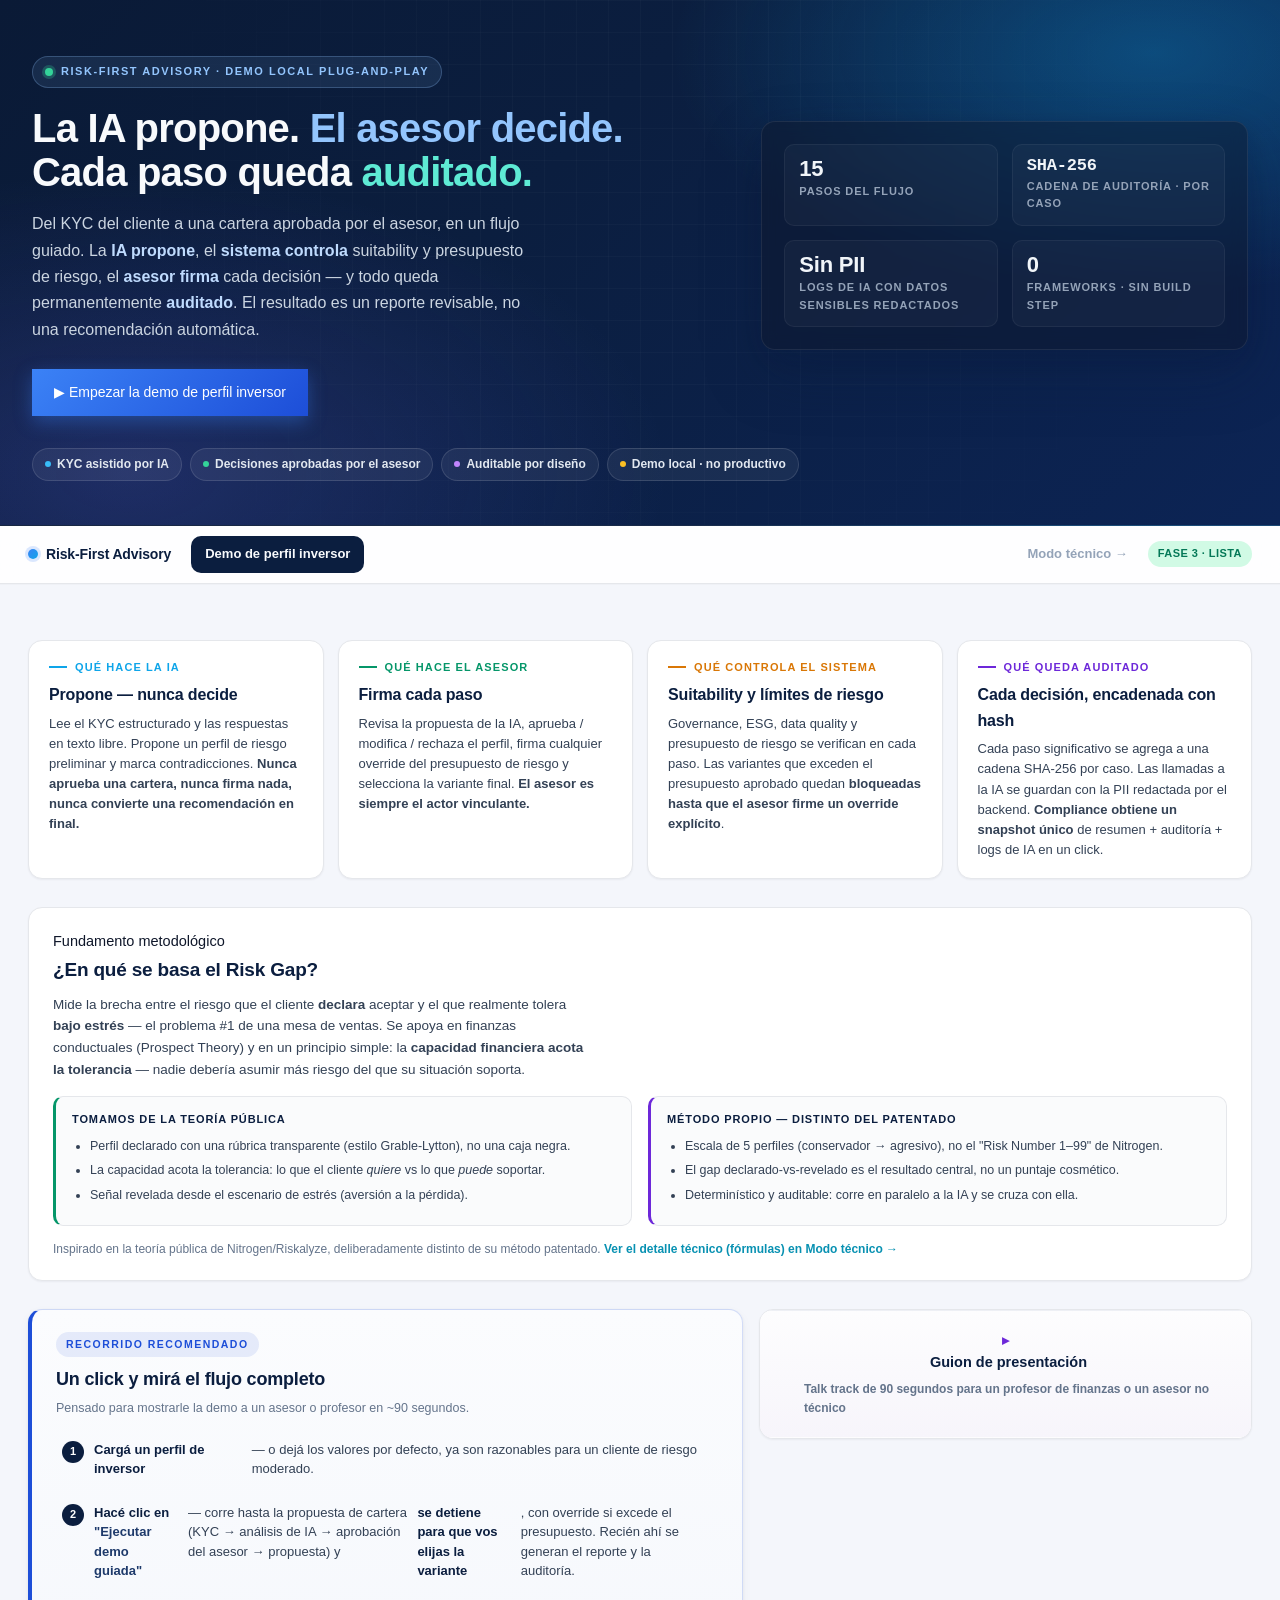
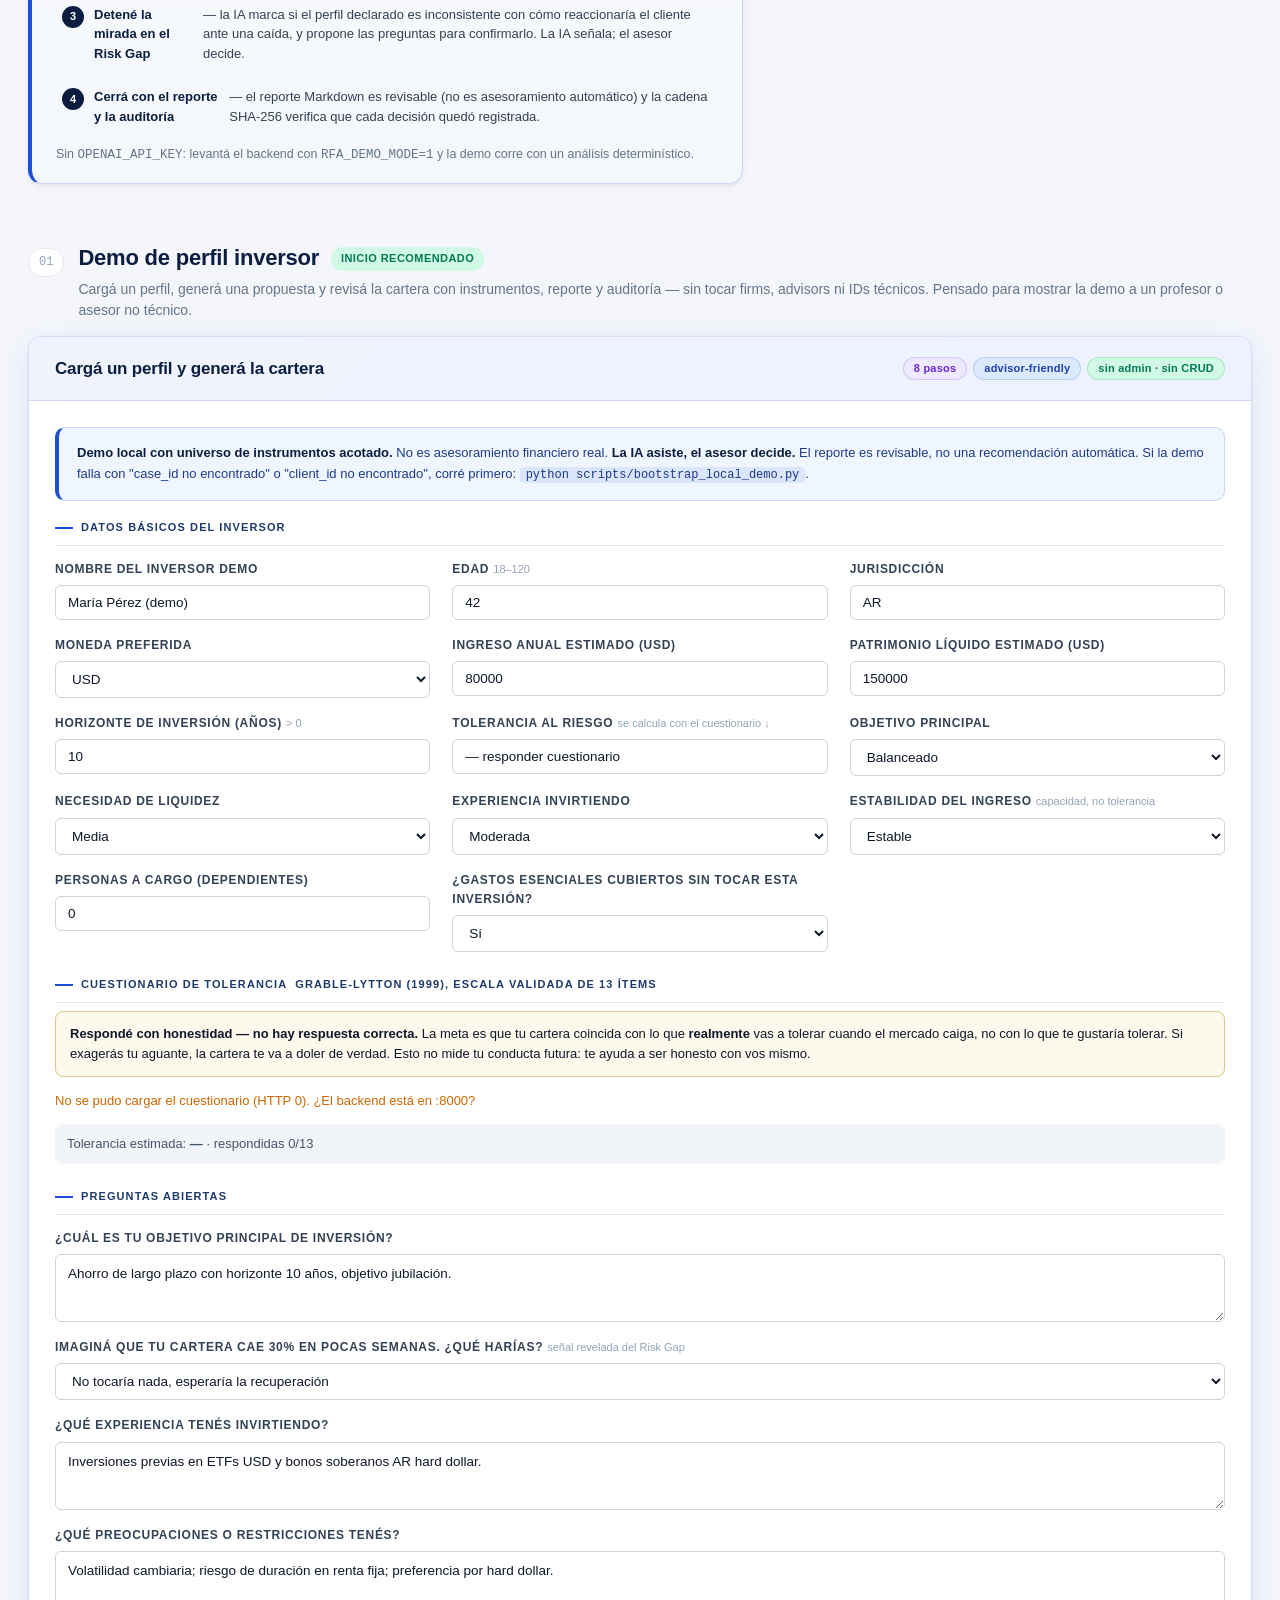
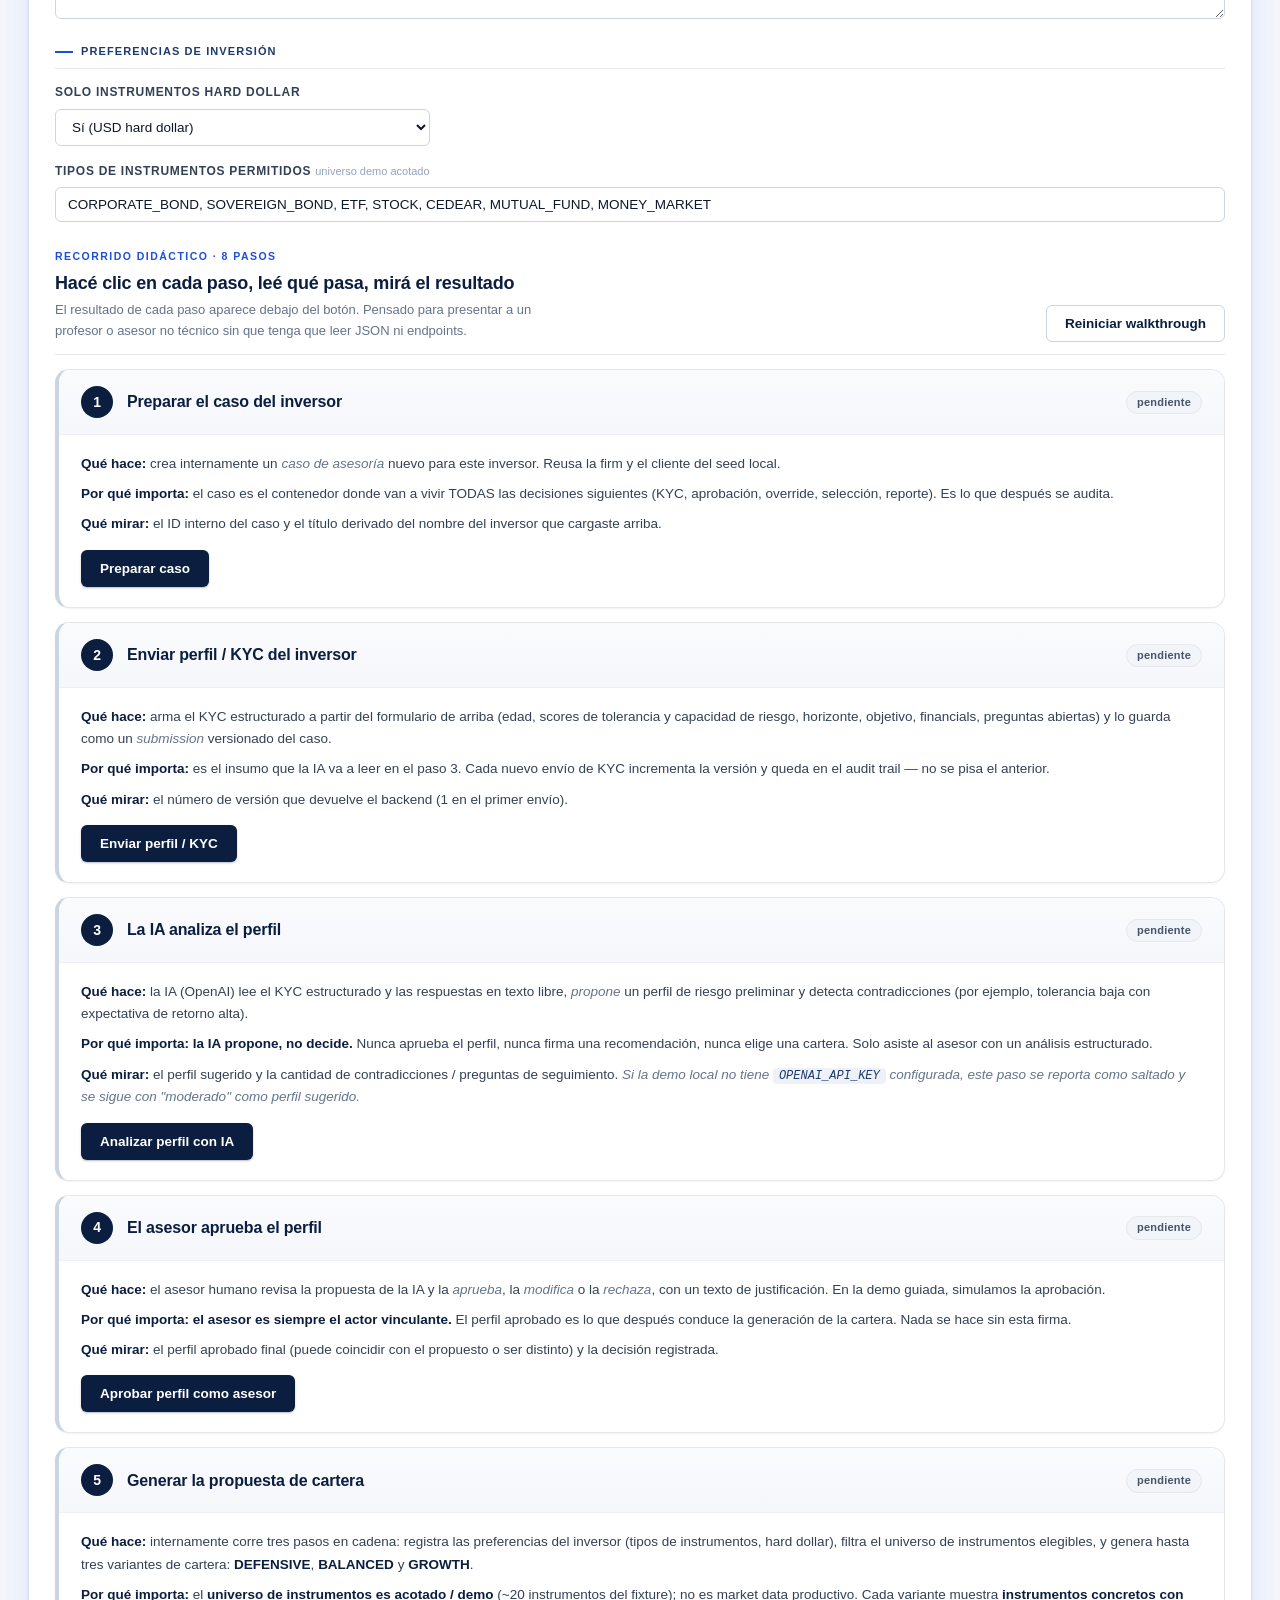
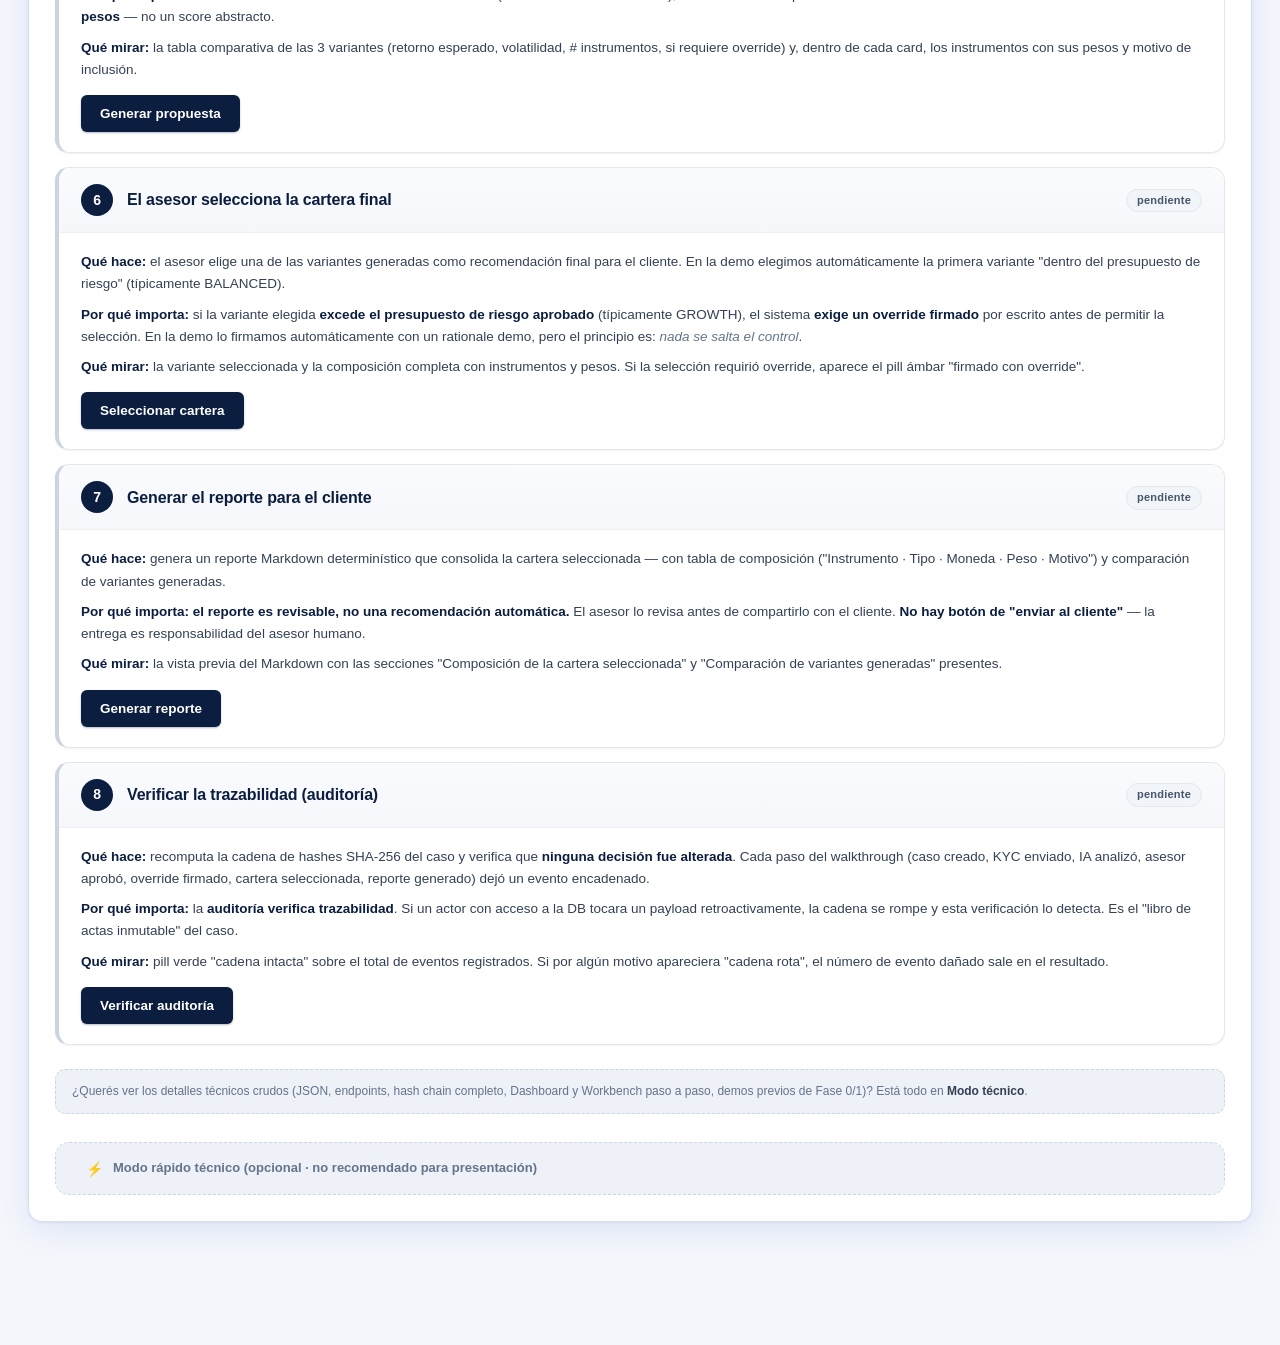
==== commit 5ece9334: "Wire the Grable-Lytton questionnaire into the demo (dynamic frontend) Frontend now drives tolerance " ====
--- a/frontend/index.html
+++ b/frontend/index.html
@@ -314,8 +314,8 @@
             <input type="number" id="idemo-horizon" value="10" min="1" />
           </div>
           <div class="field">
-            <label>Tolerancia al riesgo <span class="hint">1 = mínima · 10 = máxima</span></label>
-            <input type="number" id="idemo-risk" value="6" min="1" max="10" />
+            <label>Tolerancia al riesgo <span class="hint">se calcula con el cuestionario ↓</span></label>
+            <input type="text" id="idemo-risk-preview" value="— responder cuestionario" readonly />
           </div>
           <div class="field">
             <label>Objetivo principal</label>
@@ -366,6 +366,20 @@
           </div>
         </div>
 
+        <div class="section-label" style="margin-top:24px;margin-bottom:8px;">Cuestionario de tolerancia <span class="hint">Grable-Lytton (1999), escala validada de 13 ítems</span></div>
+        <div class="idemo-honesty" style="border:1px solid #d9c98a;background:#fdf9ec;border-radius:8px;padding:12px 14px;margin-bottom:14px;font-size:13px;line-height:1.55;">
+          <strong>Respondé con honestidad — no hay respuesta correcta.</strong> La meta es que tu
+          cartera coincida con lo que <strong>realmente</strong> vas a tolerar cuando el mercado caiga,
+          no con lo que te gustaría tolerar. Si exagerás tu aguante, la cartera te va a doler de verdad.
+          Esto no mide tu conducta futura: te ayuda a ser honesto con vos mismo.
+        </div>
+        <div id="idemo-gl-container" style="display:grid;gap:14px;">
+          <div style="opacity:.7;font-size:13px;">Cargando cuestionario…</div>
+        </div>
+        <div id="idemo-gl-preview" style="margin-top:12px;font-size:13px;padding:10px 12px;border-radius:8px;background:#f1f5f9;color:#475569;">
+          Tolerancia estimada: <strong id="idemo-gl-score">—</strong> · respondidas <span id="idemo-gl-count">0</span>/13
+        </div>
+
         <div class="section-label" style="margin-top:24px;margin-bottom:14px;">Preguntas abiertas</div>
         <div class="form-grid cols-2">
           <div class="field full-span">
@@ -373,8 +387,13 @@
             <textarea id="idemo-open-goal" rows="2">Ahorro de largo plazo con horizonte 10 años, objetivo jubilación.</textarea>
           </div>
           <div class="field full-span">
-            <label>¿Cómo reaccionarías ante una caída del 15%?</label>
-            <textarea id="idemo-open-reaction" rows="2">Mantengo posiciones si la caída es de mercado; revisaría si hay un evento de crédito específico al emisor.</textarea>
+            <label>Imaginá que tu cartera cae 30% en pocas semanas. ¿Qué harías? <span class="hint">señal revelada del Risk Gap</span></label>
+            <select id="idemo-open-reaction-choice">
+              <option value="Vendería todo, no aguanto seguir perdiendo">Vendería todo, no aguanto seguir perdiendo</option>
+              <option value="Vendería una parte para bajar el riesgo">Vendería una parte para bajar el riesgo</option>
+              <option value="No tocaría nada, esperaría la recuperación" selected>No tocaría nada, esperaría la recuperación</option>
+              <option value="Compraría más, aprovecho que está barato">Compraría más, aprovecho que está barato</option>
+            </select>
           </div>
           <div class="field full-span">
             <label>¿Qué experiencia tenés invirtiendo?</label>
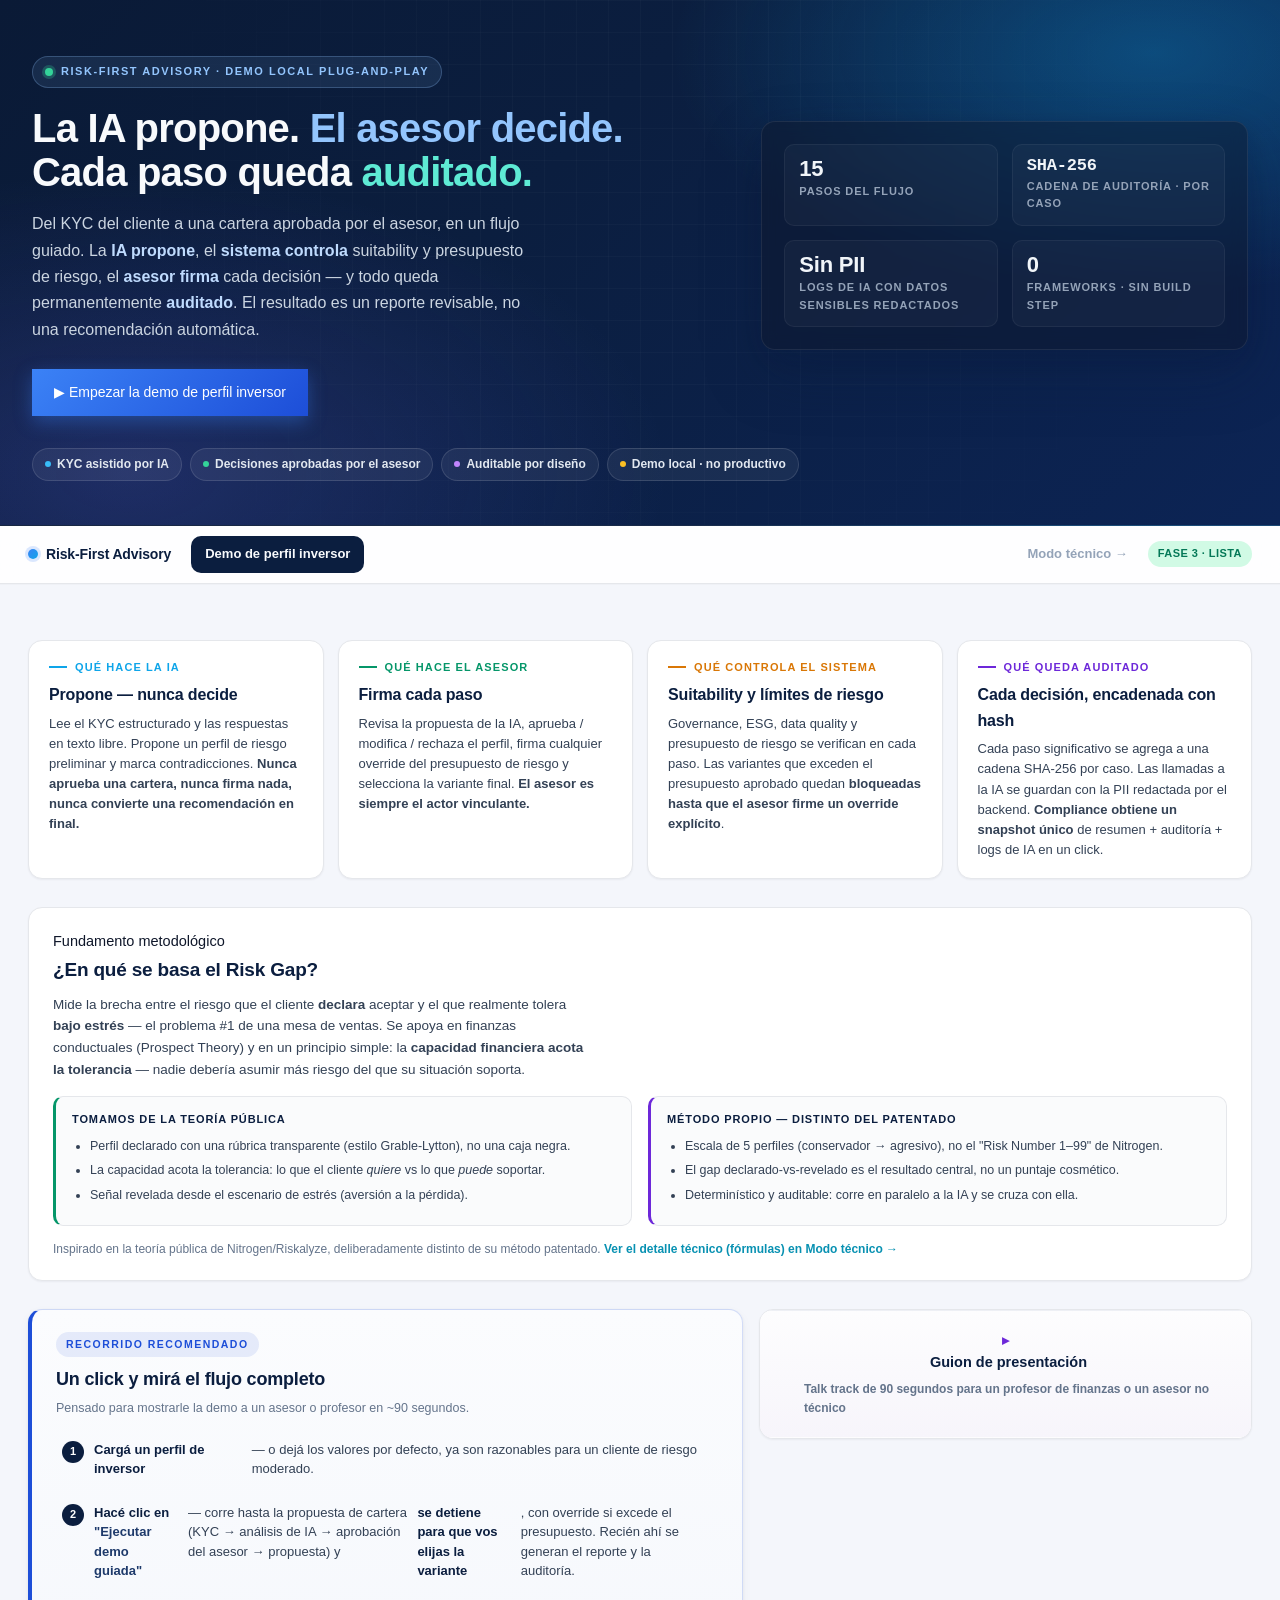
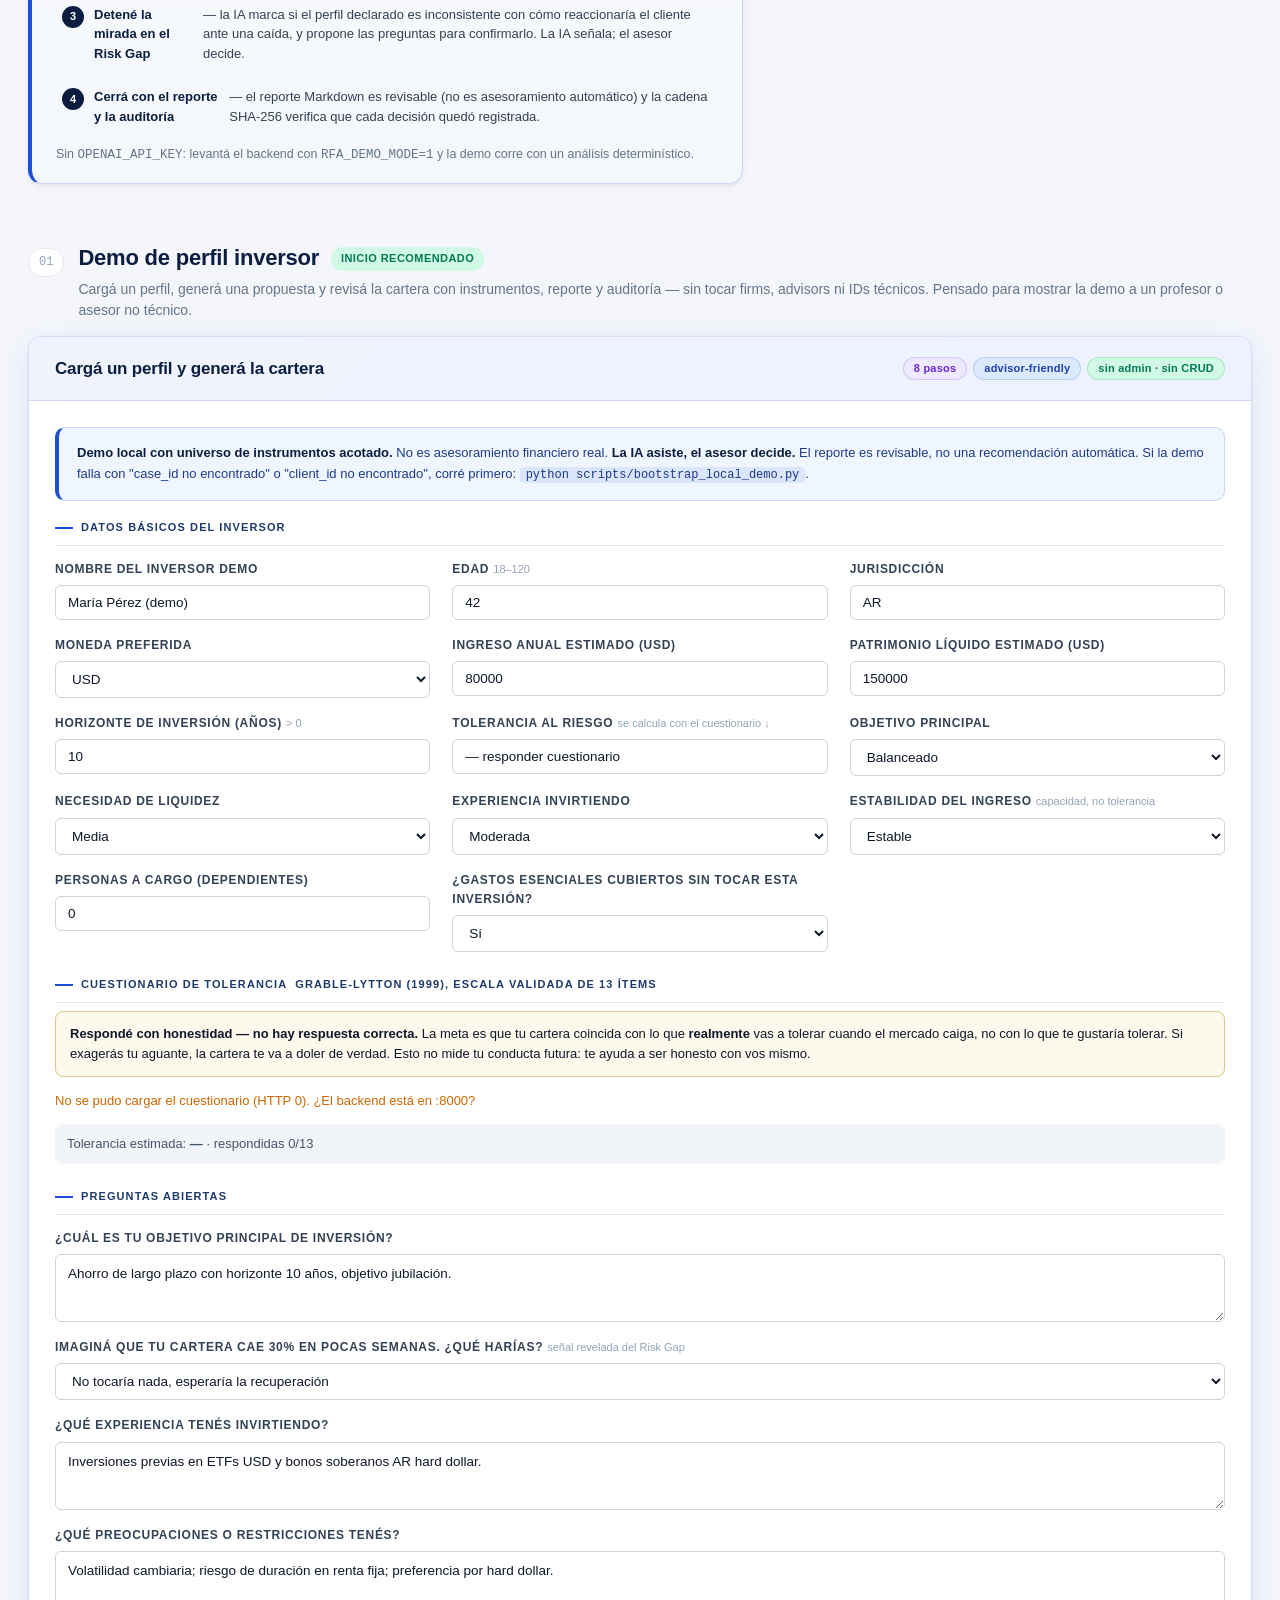
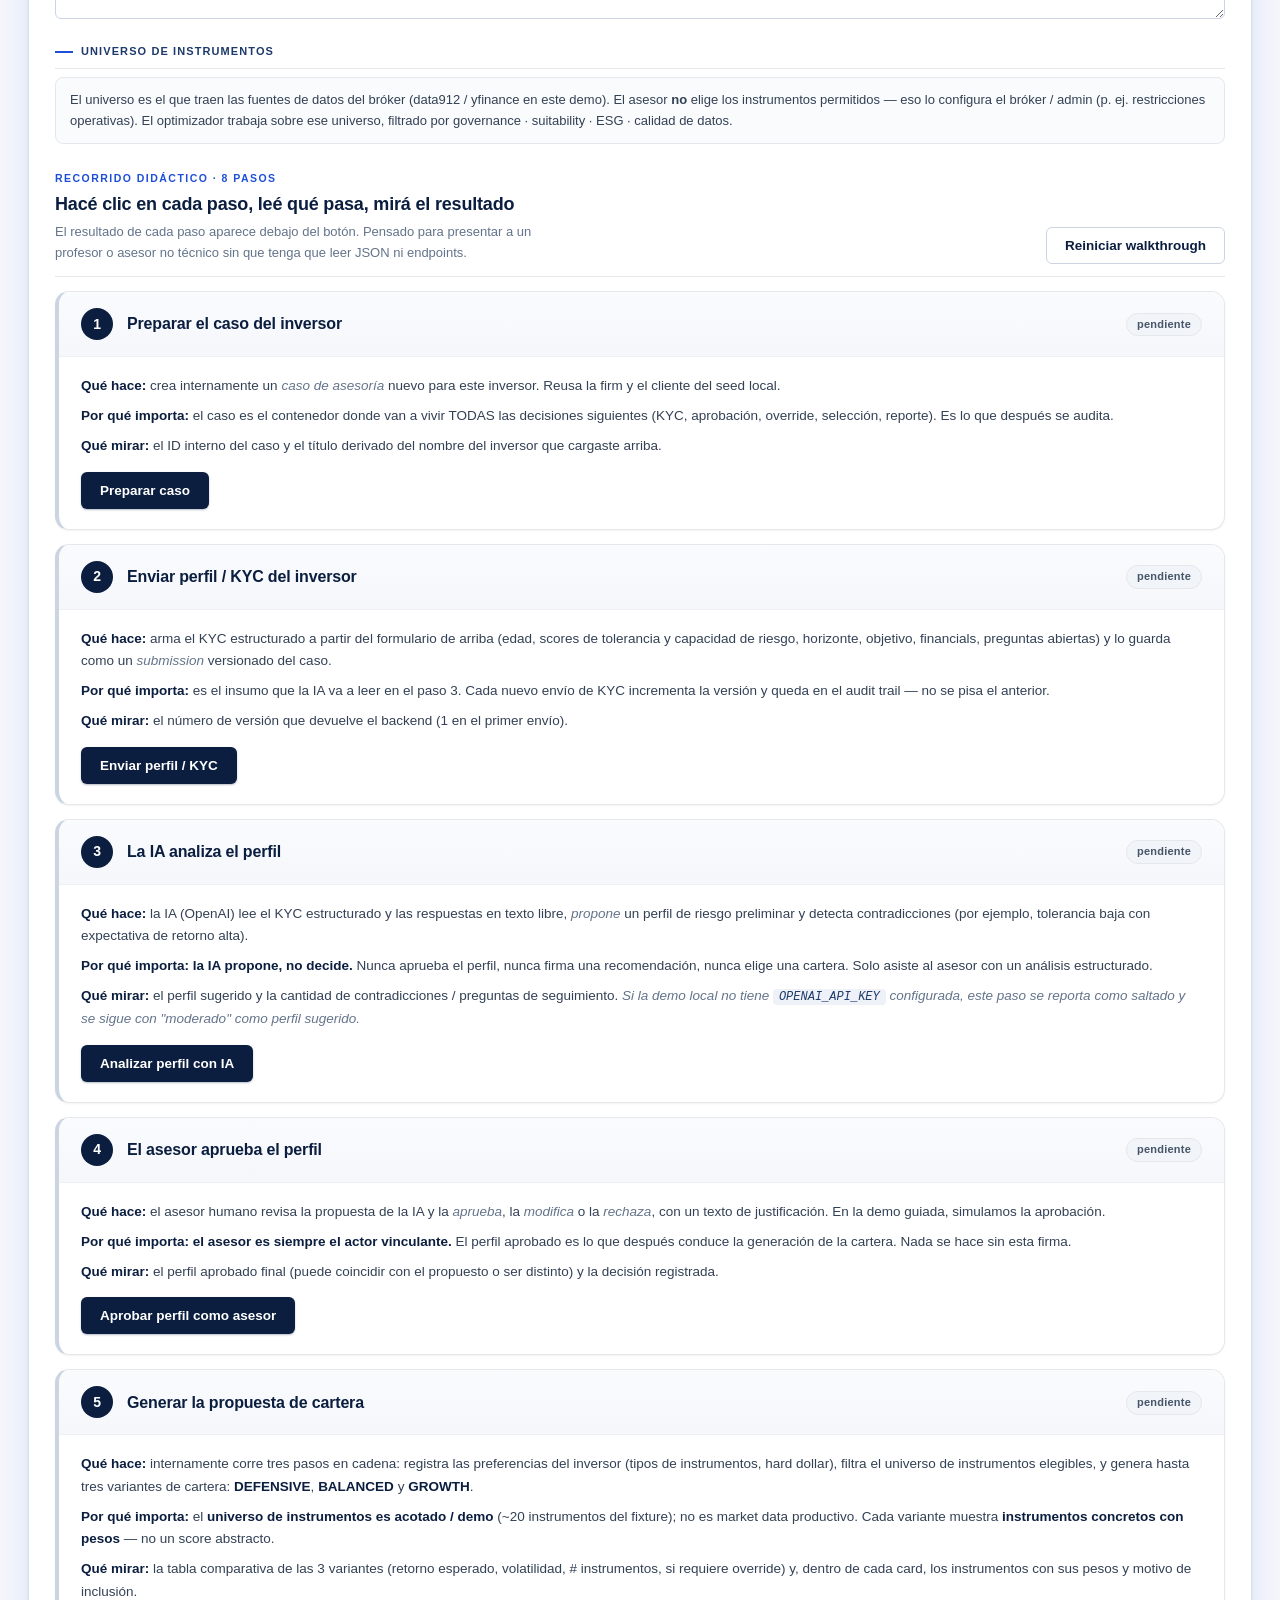
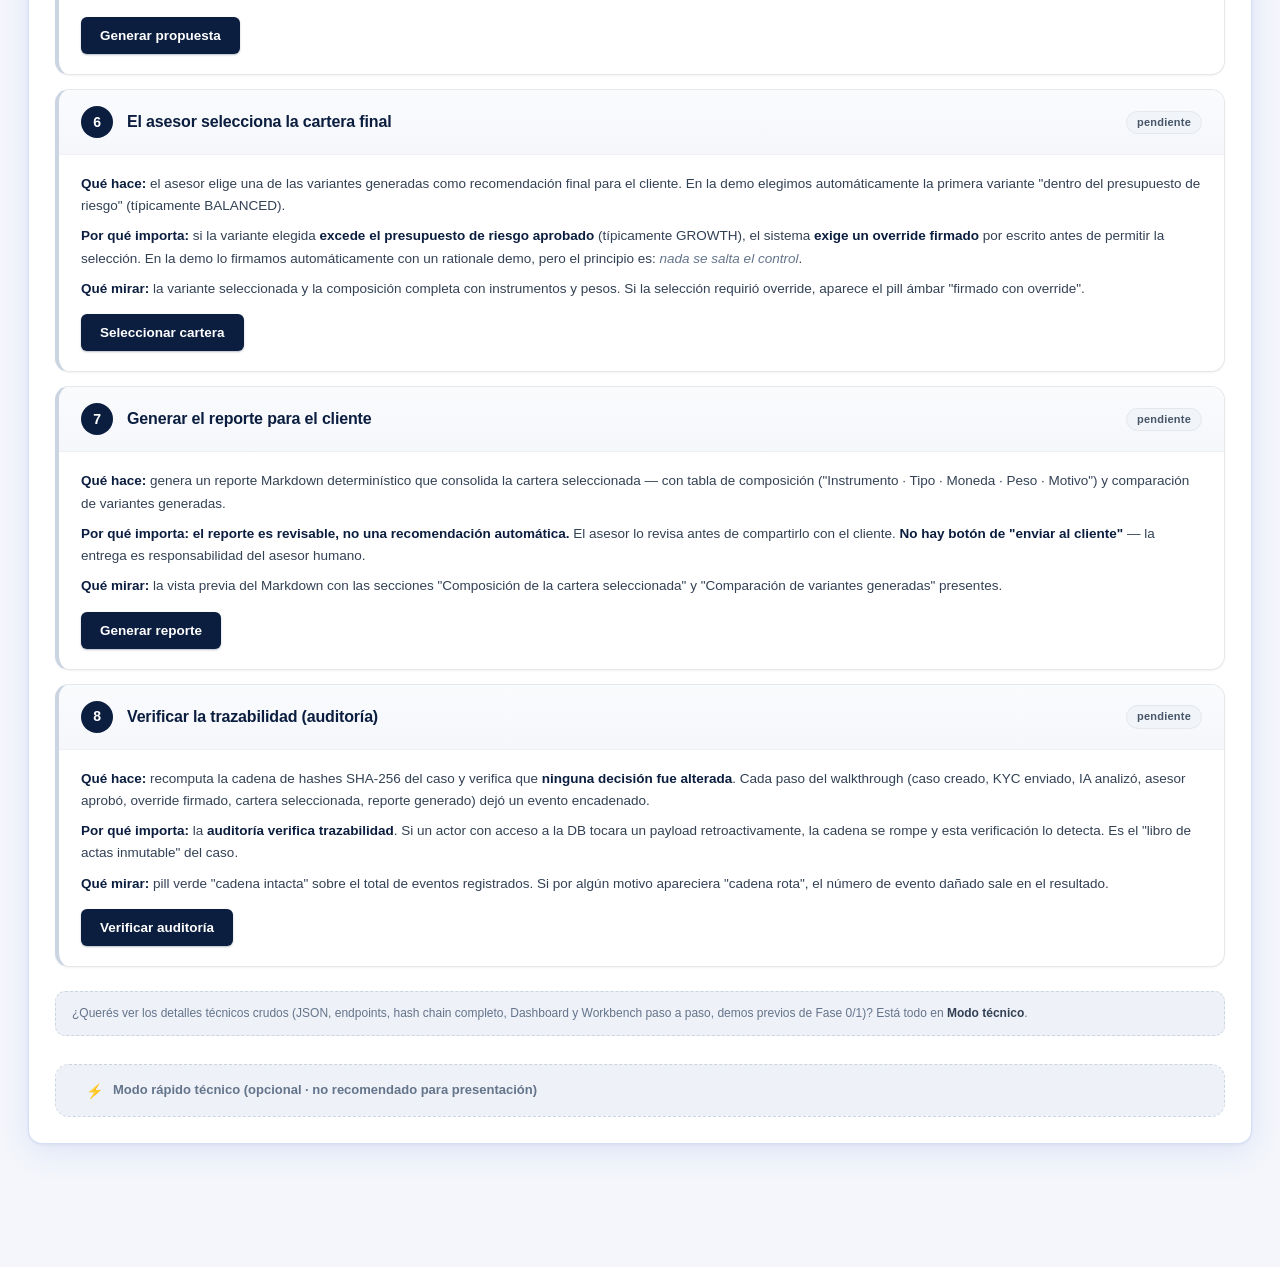
==== commit 5ae210e0: "Address advisor feedback: no-se option, universe knob, follow-up UX - Grable-Lytton: add a "No lo en" ====
--- a/frontend/index.html
+++ b/frontend/index.html
@@ -405,19 +405,12 @@
           </div>
         </div>
 
-        <div class="section-label" style="margin-top:24px;margin-bottom:14px;">Preferencias de inversión</div>
-        <div class="form-grid cols-3">
-          <div class="field">
-            <label>Solo instrumentos hard dollar</label>
-            <select id="idemo-pref-hard">
-              <option value="true" selected>Sí (USD hard dollar)</option>
-              <option value="false">No (cualquier moneda)</option>
-            </select>
-          </div>
-          <div class="field full-span">
-            <label>Tipos de instrumentos permitidos <span class="hint">universo demo acotado</span></label>
-            <input type="text" id="idemo-pref-types" value="CORPORATE_BOND, SOVEREIGN_BOND, ETF, STOCK, CEDEAR, MUTUAL_FUND, MONEY_MARKET" />
-          </div>
+        <div class="section-label" style="margin-top:24px;margin-bottom:8px;">Universo de instrumentos</div>
+        <div style="border:1px solid var(--rf-border);background:var(--rf-bg-subtle,#fafbfc);border-radius:8px;padding:12px 14px;font-size:13px;line-height:1.55;color:var(--rf-text-body);">
+          El universo es el que traen las fuentes de datos del bróker (data912 / yfinance en este demo).
+          El asesor <strong>no</strong> elige los instrumentos permitidos — eso lo configura el bróker / admin
+          (p. ej. restricciones operativas). El optimizador trabaja sobre ese universo, filtrado por
+          governance · suitability · ESG · calidad de datos.
         </div>
 
       </form>
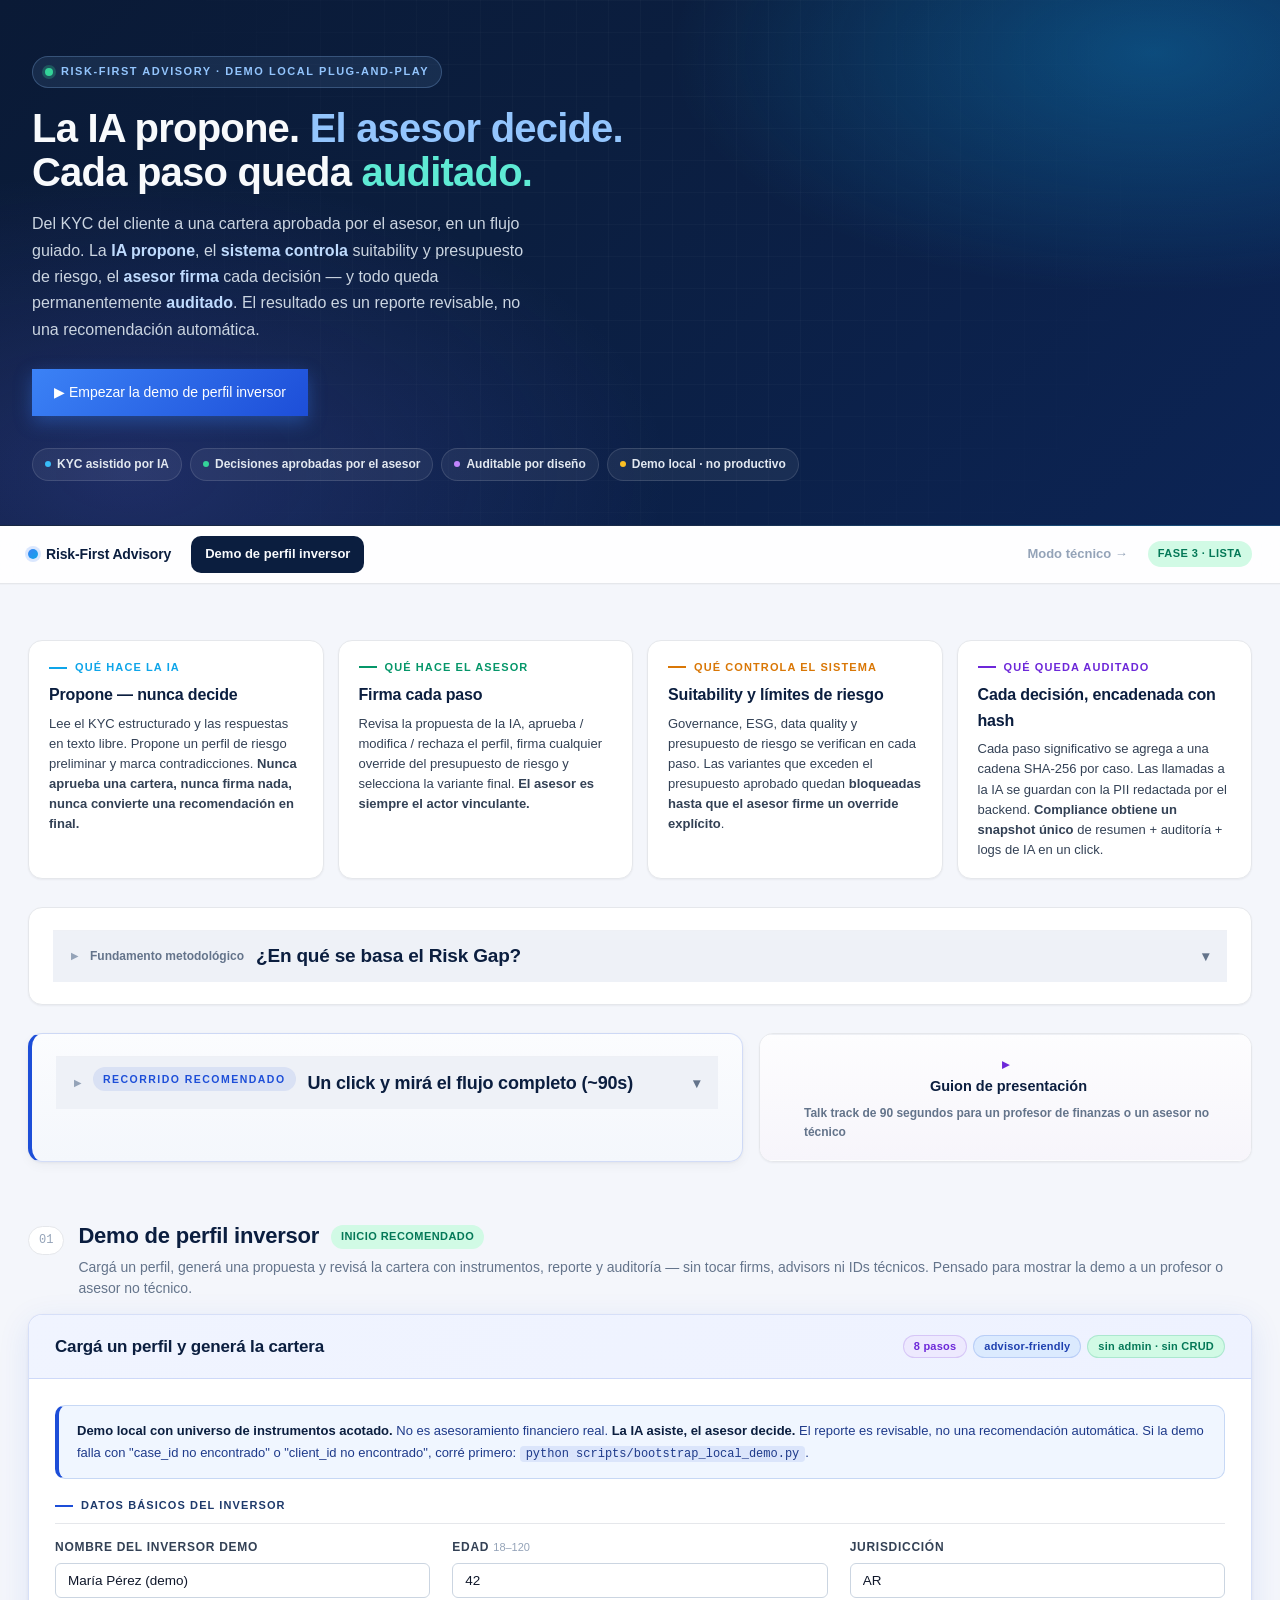
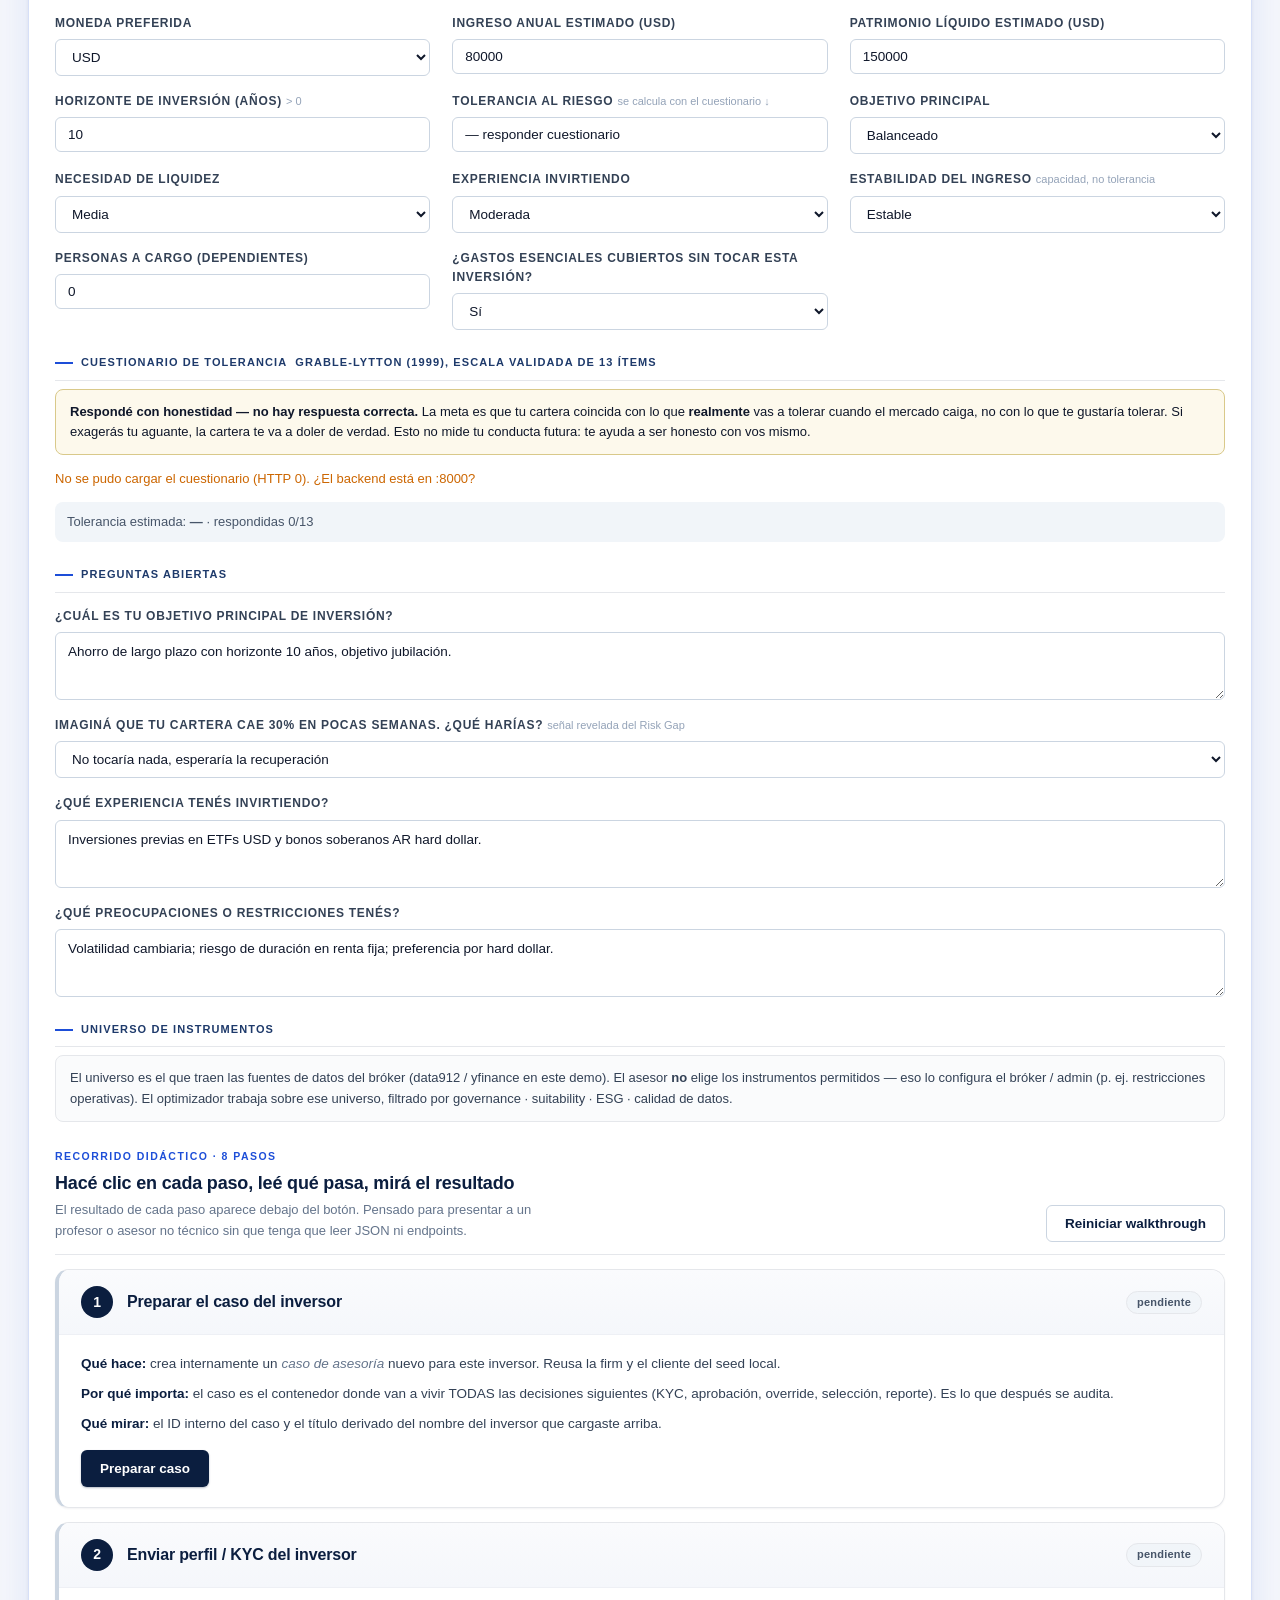
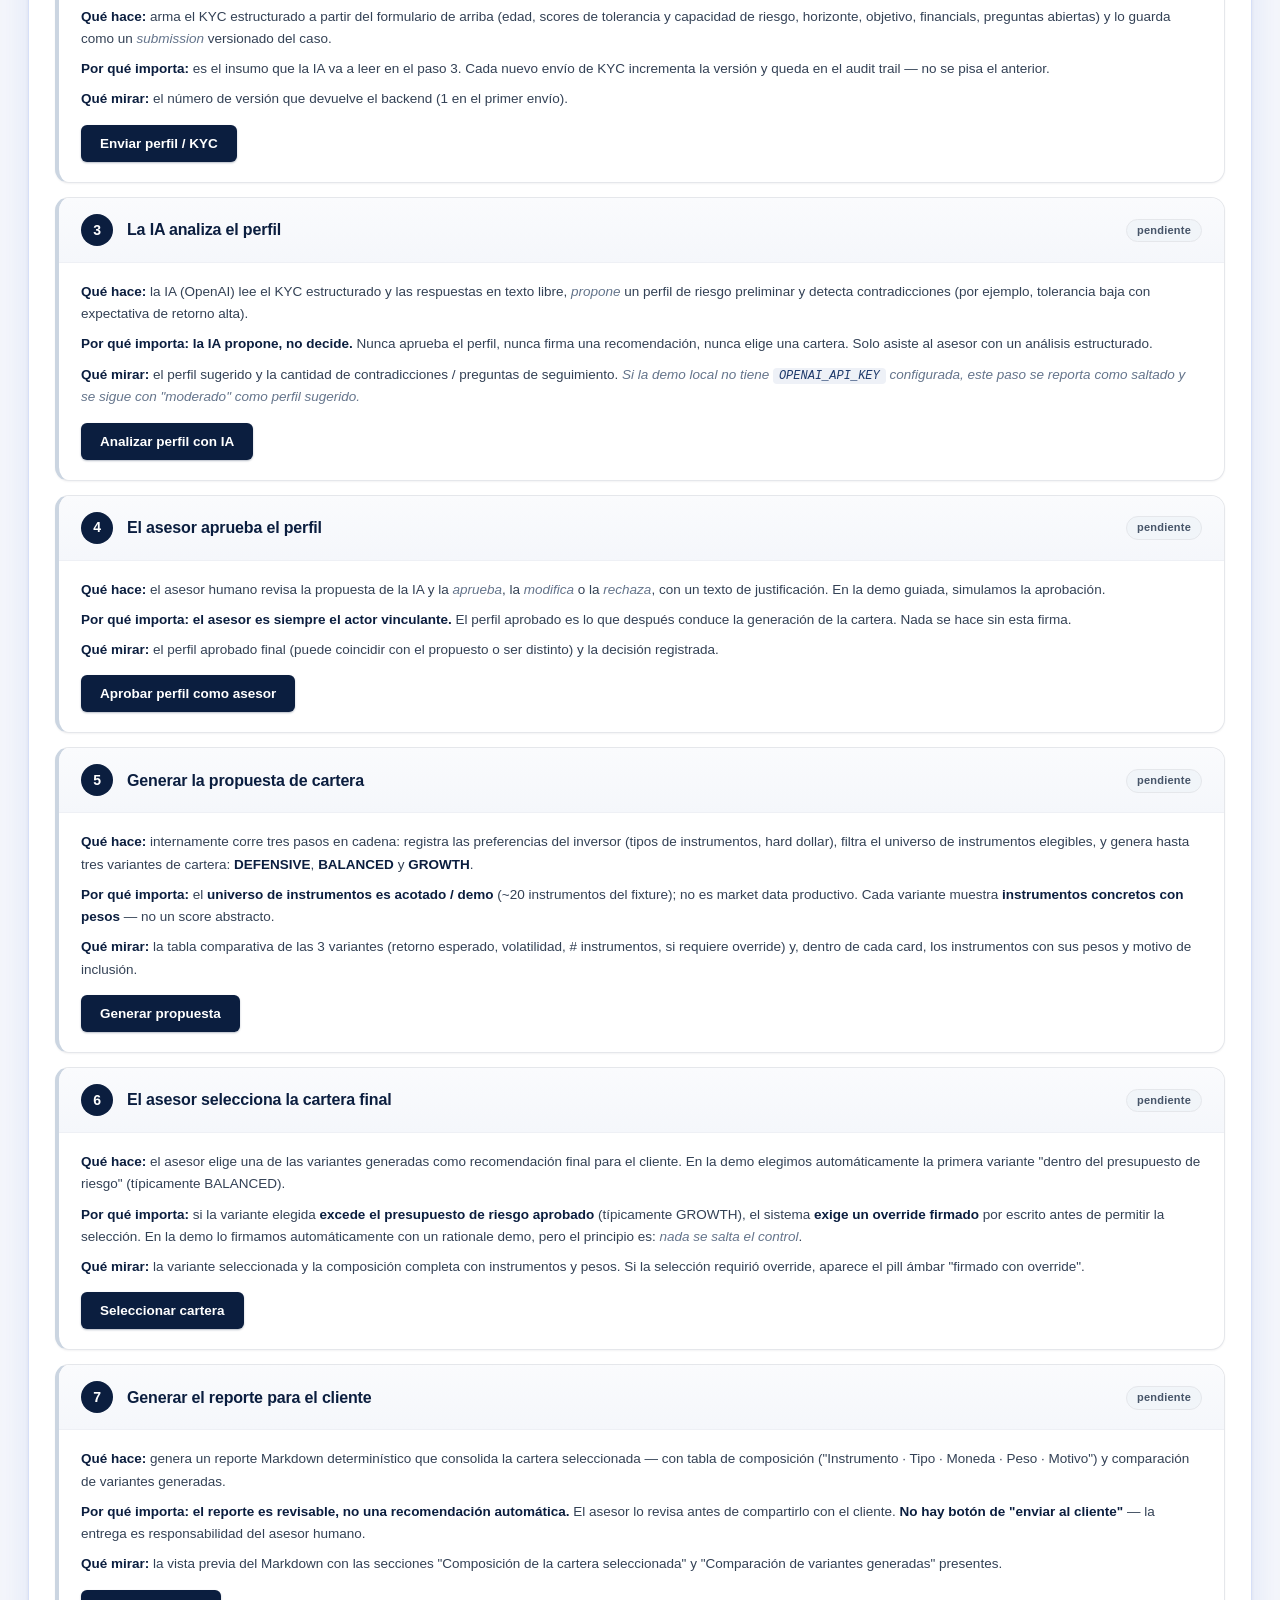
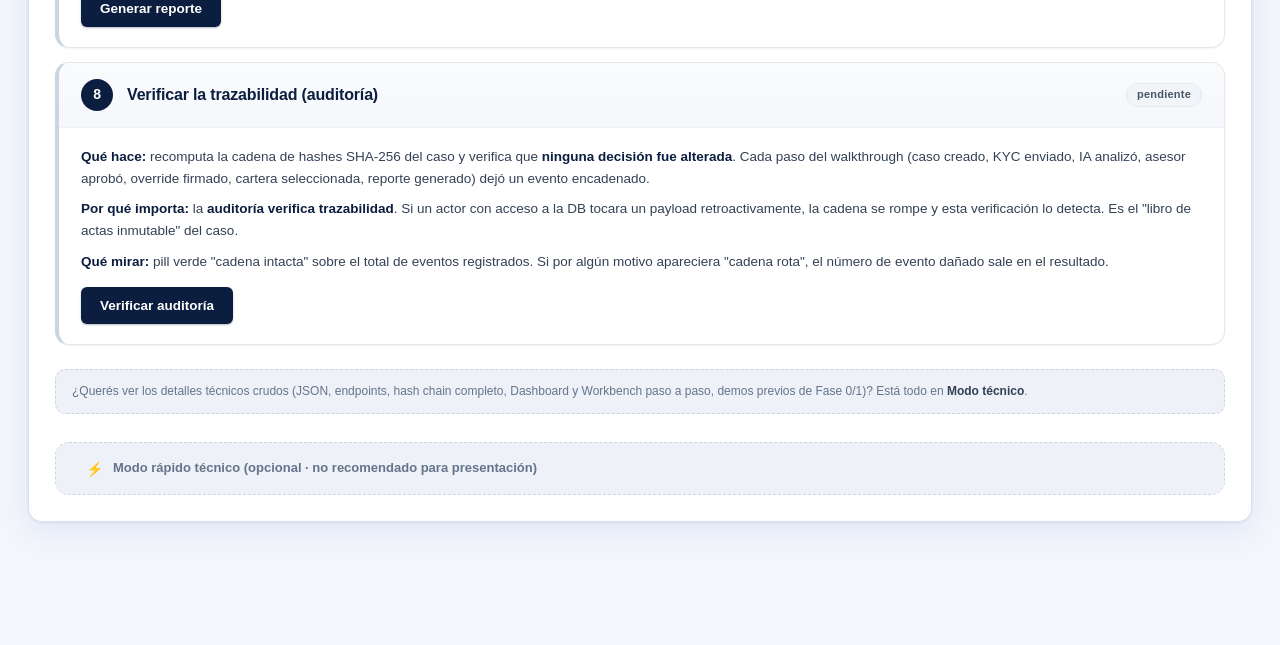
==== commit 53773c4d: "Diseño: página más corta + dinámica (saca panel, colapsa intro, anima al cargar) Feedback: la página" ====
--- a/frontend/index.html
+++ b/frontend/index.html
@@ -34,24 +34,6 @@
         </a>
       </div>
     </div>
-    <div class="hero-stats">
-      <div class="hero-stat">
-        <div class="hero-stat-num">15</div>
-        <div class="hero-stat-label">Pasos del flujo</div>
-      </div>
-      <div class="hero-stat">
-        <div class="hero-stat-num is-mono">SHA-256</div>
-        <div class="hero-stat-label">Cadena de auditoría · por caso</div>
-      </div>
-      <div class="hero-stat">
-        <div class="hero-stat-num">Sin PII</div>
-        <div class="hero-stat-label">Logs de IA con datos sensibles redactados</div>
-      </div>
-      <div class="hero-stat">
-        <div class="hero-stat-num">0</div>
-        <div class="hero-stat-label">Frameworks · sin build step</div>
-      </div>
-    </div>
   </div>
   <div class="hero-badges">
     <span class="badge badge-ai">KYC asistido por IA</span>
@@ -131,9 +113,12 @@
   <!-- METHODOLOGY EXPLAINER (advisor-friendly — no formulas) -->
   <!-- ───────────────────────────────────────────────────────────────────── -->
   <section class="method-strip">
-    <div class="method-card">
-      <div class="story-eyebrow">Fundamento metodológico</div>
-      <div class="method-headline">¿En qué se basa el Risk Gap?</div>
+    <details class="method-card method-collapse">
+      <summary class="method-summary">
+        <span class="story-eyebrow">Fundamento metodológico</span>
+        <span class="method-headline">¿En qué se basa el Risk Gap?</span>
+        <span class="acc-chevron" aria-hidden="true">▾</span>
+      </summary>
       <p class="method-lede">
         Mide la brecha entre el riesgo que el cliente <strong>declara</strong> aceptar y el que
         realmente tolera <strong>bajo estrés</strong> — el problema #1 de una mesa de ventas. Se
@@ -163,7 +148,7 @@
         Inspirado en la teoría pública de Nitrogen/Riskalyze, deliberadamente distinto de su método
         patentado. <a href="advanced.html#fundamento">Ver el detalle técnico (fórmulas) en Modo técnico →</a>
       </div>
-    </div>
+    </details>
   </section>
 
   <!-- ───────────────────────────────────────────────────────────────────── -->
@@ -172,12 +157,12 @@
   <section class="demo-helpers">
 
     <!-- Recommended demo path — the click-by-click for a non-tech viewer -->
-    <aside class="demo-path">
-      <div class="demo-path-header">
+    <details class="demo-path">
+      <summary class="demo-path-header">
         <span class="demo-path-eyebrow">Recorrido recomendado</span>
-        <div class="demo-path-title">Un click y mirá el flujo completo</div>
-        <div class="demo-path-sub">Pensado para mostrarle la demo a un asesor o profesor en ~90 segundos.</div>
-      </div>
+        <span class="demo-path-title">Un click y mirá el flujo completo (~90s)</span>
+        <span class="acc-chevron" aria-hidden="true">▾</span>
+      </summary>
       <ol class="demo-path-steps">
         <li><span class="step-num">1</span> <strong>Cargá un perfil de inversor</strong> — o dejá los valores por defecto, ya son razonables para un cliente de riesgo moderado.</li>
         <li><span class="step-num">2</span> <strong>Hacé clic en <em>"Ejecutar demo guiada"</em></strong> — corre hasta la propuesta de cartera (KYC → análisis de IA → aprobación del asesor → propuesta) y <strong>se detiene para que vos elijas la variante</strong>, con override si excede el presupuesto. Recién ahí se generan el reporte y la auditoría.</li>
@@ -185,7 +170,7 @@
         <li><span class="step-num">4</span> <strong>Cerrá con el reporte y la auditoría</strong> — el reporte Markdown es revisable (no es asesoramiento automático) y la cadena SHA-256 verifica que cada decisión quedó registrada.</li>
       </ol>
       <div class="demo-path-sub" style="margin-top:10px;">Sin <code>OPENAI_API_KEY</code>: levantá el backend con <code>RFA_DEMO_MODE=1</code> y la demo corre con un análisis determinístico.</div>
-    </aside>
+    </details>
 
     <!-- Demo presenter notes — collapsed by default, for the human running the demo -->
     <details class="presenter-notes">
--- a/frontend/css/base.css
+++ b/frontend/css/base.css
@@ -110,10 +110,12 @@
 }
 .hero-inner {
   max-width: 1280px; margin: 0 auto;
-  display: grid; grid-template-columns: minmax(0, 1.4fr) minmax(0, 1fr);
+  display: grid; grid-template-columns: 1fr;
   gap: 48px; align-items: center;
   position: relative; z-index: 1;
 }
+.hero-text { max-width: 820px; }
+.hero-sub { max-width: 680px; }
 .hero-eyebrow {
   display: inline-flex; align-items: center; gap: 8px;
   font-size: 11px; letter-spacing: .14em; font-weight: 700;
@@ -1364,3 +1366,121 @@
   font-family: "JetBrains Mono", ui-monospace, Menlo, Consolas, monospace;
   font-size: 12px; color: var(--rf-navy-700);
 }
+
+/* ── demo: dinamismo + pulido de los paneles de resultado ──────────────────
+ * Los paneles del flujo guiado los dibuja investor-demo.js con inline styles,
+ * así que no heredan el pulido de .card. Acá les damos: (1) entrada animada
+ * (fade + slide) cuando aparecen, (2) profundidad (sombra) y radio unificado
+ * a los sub-paneles planos sin tocar el JID inline, (3) micro-interacción en
+ * las opciones del cuestionario. Respeta prefers-reduced-motion. */
+
+@keyframes idemoReveal {
+  from { opacity: 0; transform: translateY(10px); }
+  to   { opacity: 1; transform: translateY(0); }
+}
+.idemo-reveal { animation: idemoReveal .38s cubic-bezier(.16, 1, .3, 1) both; }
+
+/* Sub-paneles planos (los divs con borde inline dentro de cada resultado):
+ * sombra suave + radio del sistema + lift al pasar el mouse. box-shadow no se
+ * setea inline, así que no hay conflicto; el radio se unifica con !important. */
+[id^="idemo-step-"][id$="-result"] > div {
+  transition: box-shadow .2s ease, transform .2s ease;
+}
+[id^="idemo-step-"][id$="-result"] > div:not(.msg) {
+  box-shadow: var(--rf-shadow);
+  border-radius: var(--rf-radius) !important;
+}
+[id^="idemo-step-"][id$="-result"] > div:not(.msg):hover {
+  box-shadow: var(--rf-shadow-md);
+  transform: translateY(-2px);
+}
+
+/* Cuestionario Grable-Lytton: las opciones se sienten vivas (hover + checked). */
+#idemo-gl-container label {
+  border-radius: var(--rf-radius-sm);
+  padding: 4px 8px !important;
+  transition: background .15s ease;
+}
+#idemo-gl-container label:hover { background: var(--rf-bg-soft); }
+#idemo-gl-container label:has(input:checked) {
+  background: var(--rf-blue-100);
+  font-weight: 600;
+}
+
+/* Cards clickeables del flujo (los step wrappers) levantan al pasar el mouse. */
+[id^="idemo-step-"][data-state] {
+  transition: box-shadow .2s ease, transform .2s ease, border-color .2s ease;
+}
+
+@media (prefers-reduced-motion: reduce) {
+  .idemo-reveal { animation: none; }
+  [id^="idemo-step-"][id$="-result"] > div:not(.msg):hover { transform: none; }
+}
+
+/* ── intro colapsable (acorta la página) + entrada animada al cargar ───────
+ * El "Fundamento metodológico" y el "Recorrido recomendado" pasan a acordeones
+ * (<details>): colapsados por defecto → el demo queda mucho más arriba, sin
+ * perder el contenido. Y las secciones entran con un fade+slide escalonado al
+ * cargar para que la página se sienta viva, no estática. */
+
+summary.method-summary,
+summary.demo-path-header {
+  cursor: pointer;
+  list-style: none;
+  display: flex;
+  align-items: center;
+  gap: 12px;
+  flex-wrap: wrap;
+}
+summary.method-summary::-webkit-details-marker,
+summary.demo-path-header::-webkit-details-marker { display: none; }
+summary.method-summary:hover .method-headline,
+summary.demo-path-header:hover .demo-path-title { color: var(--rf-navy-600); }
+.method-summary .method-headline,
+.demo-path-header .demo-path-title { margin: 0; }
+.acc-chevron {
+  margin-left: auto;
+  color: var(--rf-text-muted);
+  font-size: 14px;
+  transition: transform .25s ease;
+}
+details[open] > summary .acc-chevron { transform: rotate(180deg); }
+/* El contenido del acordeón entra suave al abrir. */
+details.method-collapse[open] > *:not(summary),
+details.demo-path[open] > *:not(summary) {
+  animation: idemoReveal .3s ease both;
+}
+
+/* Entrada escalonada de las secciones principales al cargar la página. */
+@keyframes rfFadeUp {
+  from { opacity: 0; transform: translateY(16px); }
+  to   { opacity: 1; transform: translateY(0); }
+}
+.hero-inner,
+.story-strip,
+.method-strip,
+.demo-helpers,
+#card-investor-demo {
+  animation: rfFadeUp .55s cubic-bezier(.16, 1, .3, 1) both;
+}
+.story-strip       { animation-delay: .06s; }
+.method-strip      { animation-delay: .12s; }
+.demo-helpers      { animation-delay: .16s; }
+#card-investor-demo { animation-delay: .20s; }
+
+/* Las 4 story-cards levantan al pasar el mouse (vida + invita a leerlas). */
+.story-card {
+  transition: box-shadow .2s ease, transform .2s ease;
+}
+.story-card:hover {
+  box-shadow: var(--rf-shadow-md);
+  transform: translateY(-3px);
+}
+
+@media (prefers-reduced-motion: reduce) {
+  .hero-inner, .story-strip, .method-strip, .demo-helpers, #card-investor-demo,
+  details.method-collapse[open] > *:not(summary),
+  details.demo-path[open] > *:not(summary) { animation: none; }
+  .acc-chevron { transition: none; }
+  .story-card:hover { transform: none; }
+}
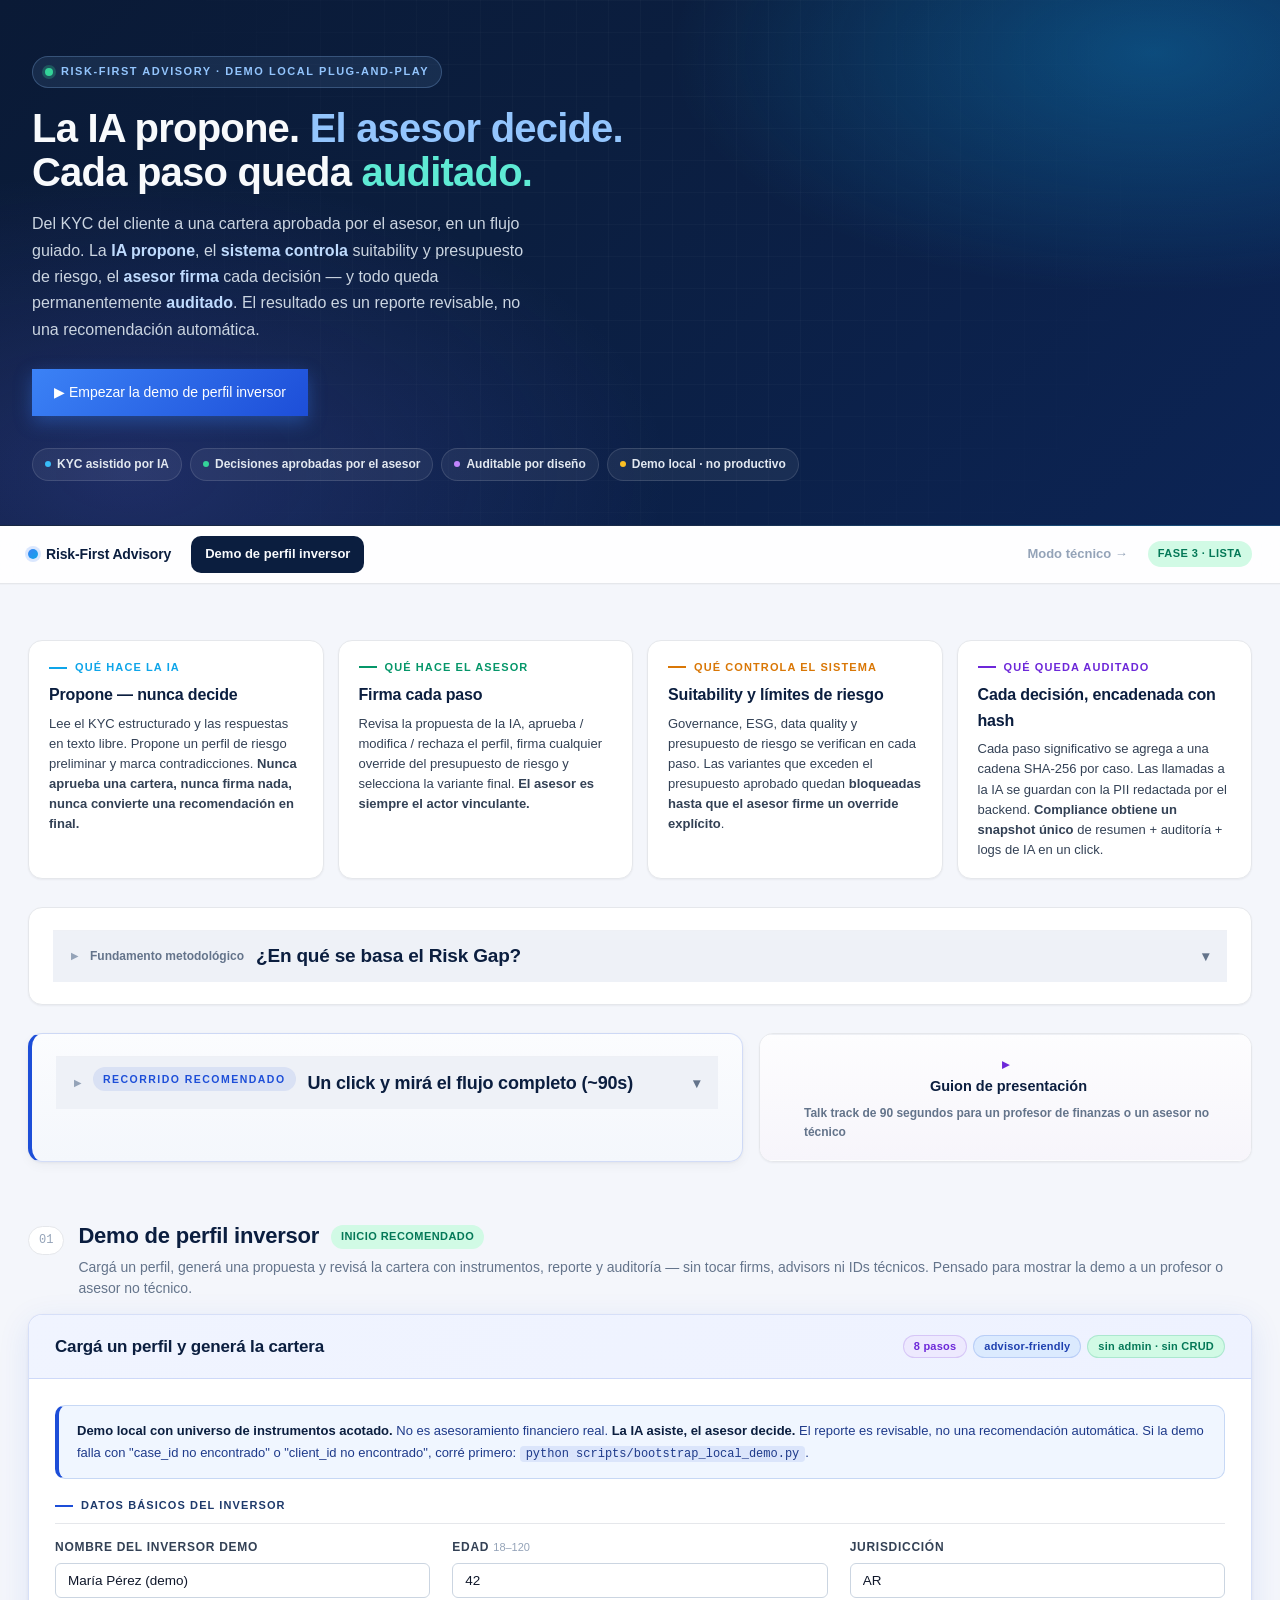
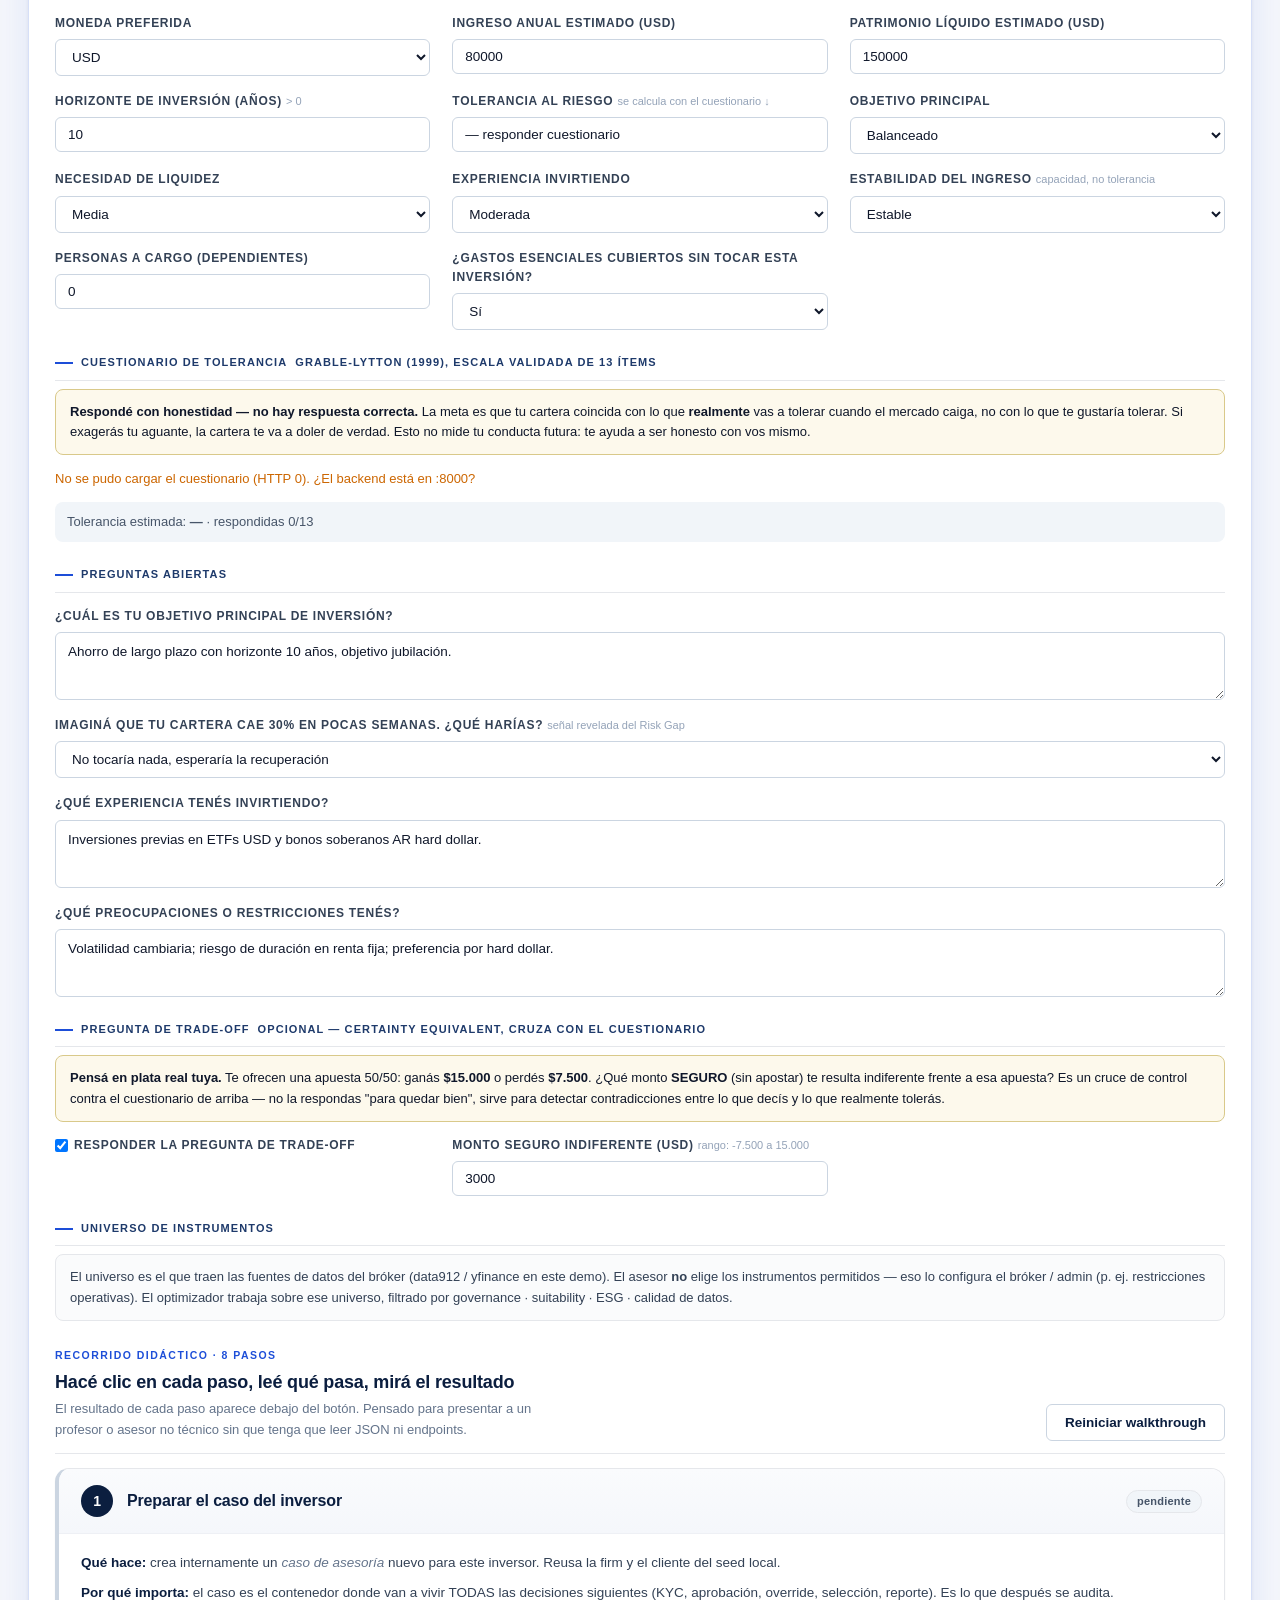
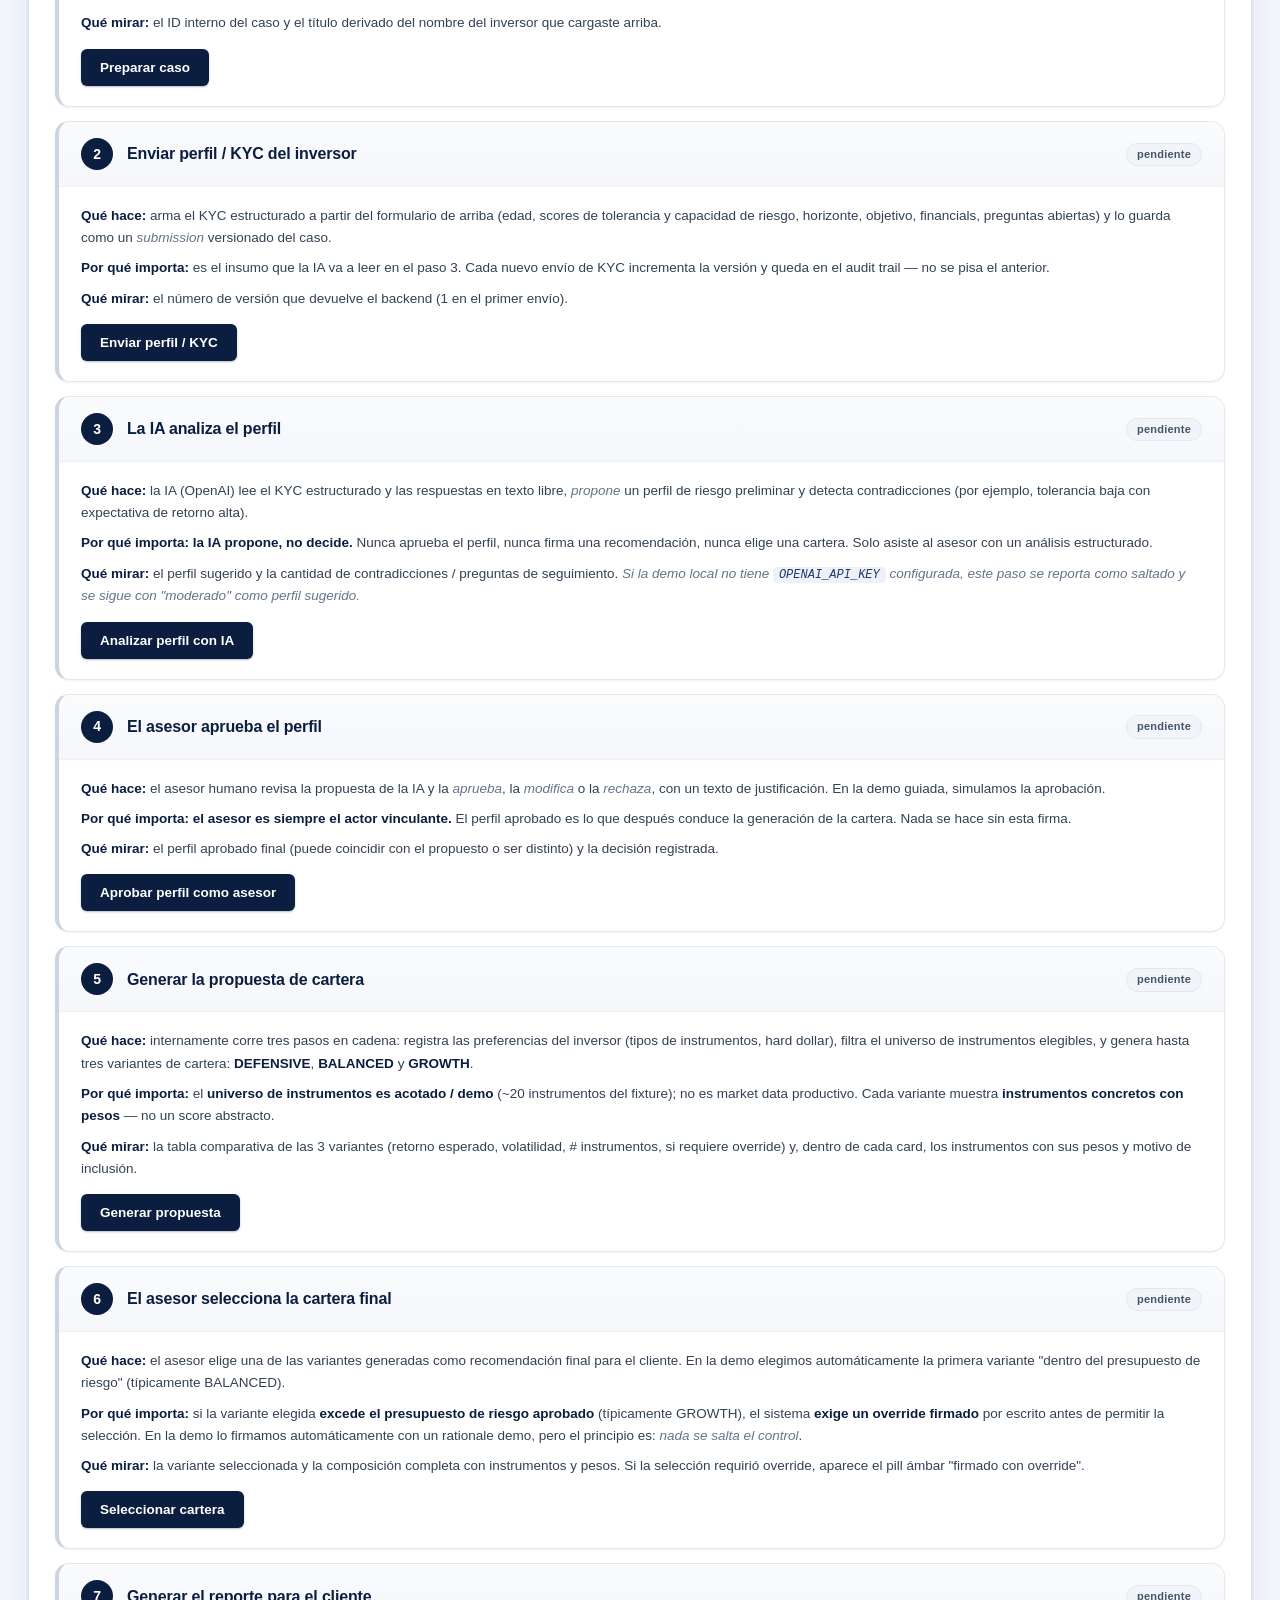
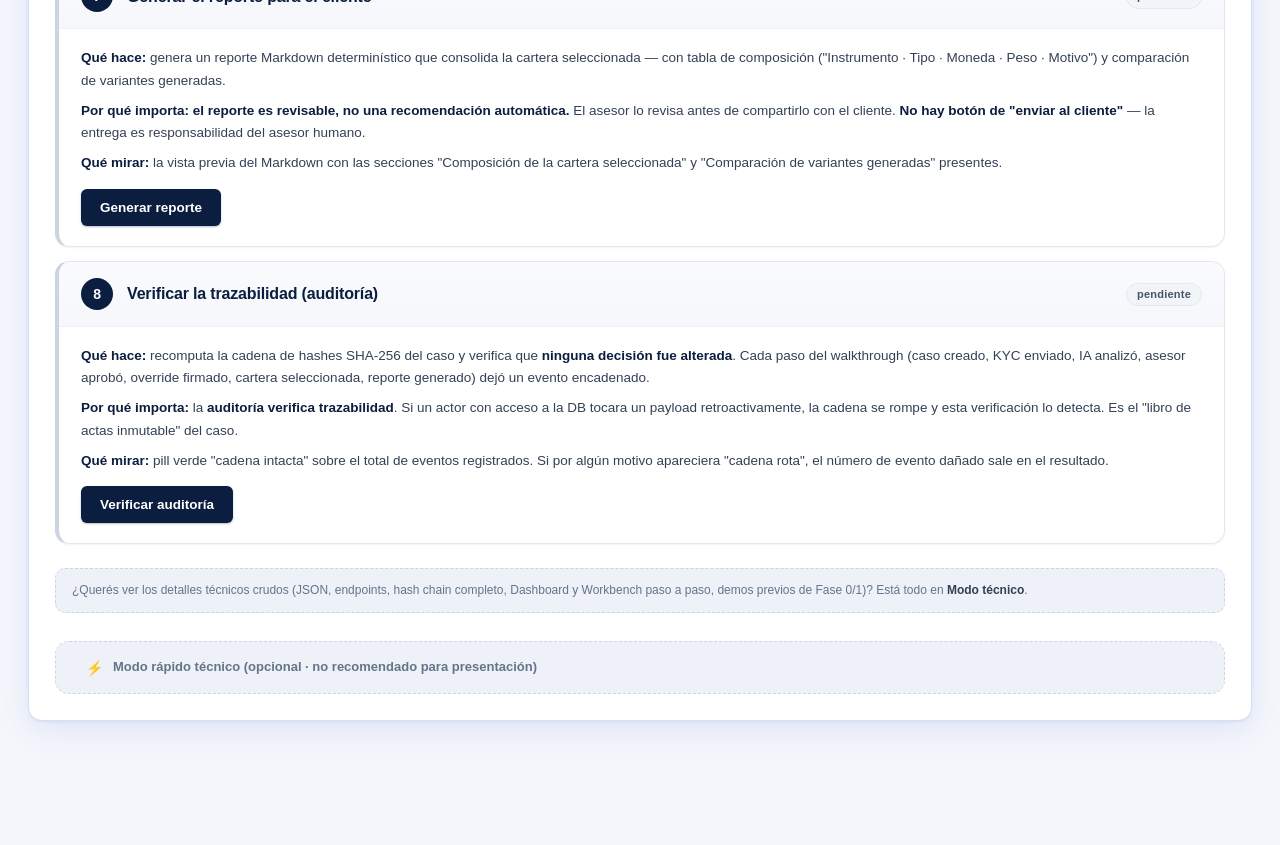
==== commit f0ff0a48: "Risk Number Slice 4b: pregunta de trade-off en el KYC (activa el cross-check) Agrega tres campos opc" ====
--- a/frontend/index.html
+++ b/frontend/index.html
@@ -292,7 +292,7 @@
           </div>
           <div class="field">
             <label>Patrimonio líquido estimado (USD)</label>
-            <input type="number" id="idemo-liquid" value="150000" min="0" />
+            <input type="number" id="idemo-liquid" value="150000" min="0" oninput="idemoUpdateTradeoffPreview()" />
           </div>
           <div class="field">
             <label>Horizonte de inversión (años) <span class="hint">&gt; 0</span></label>
@@ -387,6 +387,27 @@
           <div class="field full-span">
             <label>¿Qué preocupaciones o restricciones tenés?</label>
             <textarea id="idemo-open-concerns" rows="2">Volatilidad cambiaria; riesgo de duración en renta fija; preferencia por hard dollar.</textarea>
+          </div>
+        </div>
+
+        <div class="section-label" style="margin-top:24px;margin-bottom:8px;">Pregunta de trade-off <span class="hint">opcional — certainty equivalent, cruza con el cuestionario</span></div>
+        <div class="idemo-honesty" style="border:1px solid #d9c98a;background:#fdf9ec;border-radius:8px;padding:12px 14px;margin-bottom:14px;font-size:13px;line-height:1.55;">
+          <strong>Pensá en plata real tuya.</strong> Te ofrecen una apuesta 50/50: ganás
+          <strong id="idemo-tradeoff-gain-label">$15.000</strong> o perdés <strong id="idemo-tradeoff-loss-label">$7.500</strong>.
+          ¿Qué monto <strong>SEGURO</strong> (sin apostar) te resulta indiferente frente a esa apuesta?
+          Es un cruce de control contra el cuestionario de arriba — no la respondas "para quedar bien",
+          sirve para detectar contradicciones entre lo que decís y lo que realmente tolerás.
+        </div>
+        <div class="form-grid cols-3">
+          <div class="field">
+            <label style="display:flex;align-items:center;gap:6px;">
+              <input type="checkbox" id="idemo-tradeoff-enabled" checked style="width:auto;" />
+              Responder la pregunta de trade-off
+            </label>
+          </div>
+          <div class="field">
+            <label>Monto seguro indiferente (USD) <span class="hint" id="idemo-tradeoff-range-hint">rango: -7.500 a 15.000</span></label>
+            <input type="number" id="idemo-tradeoff-certain" value="3000" step="100" />
           </div>
         </div>
 
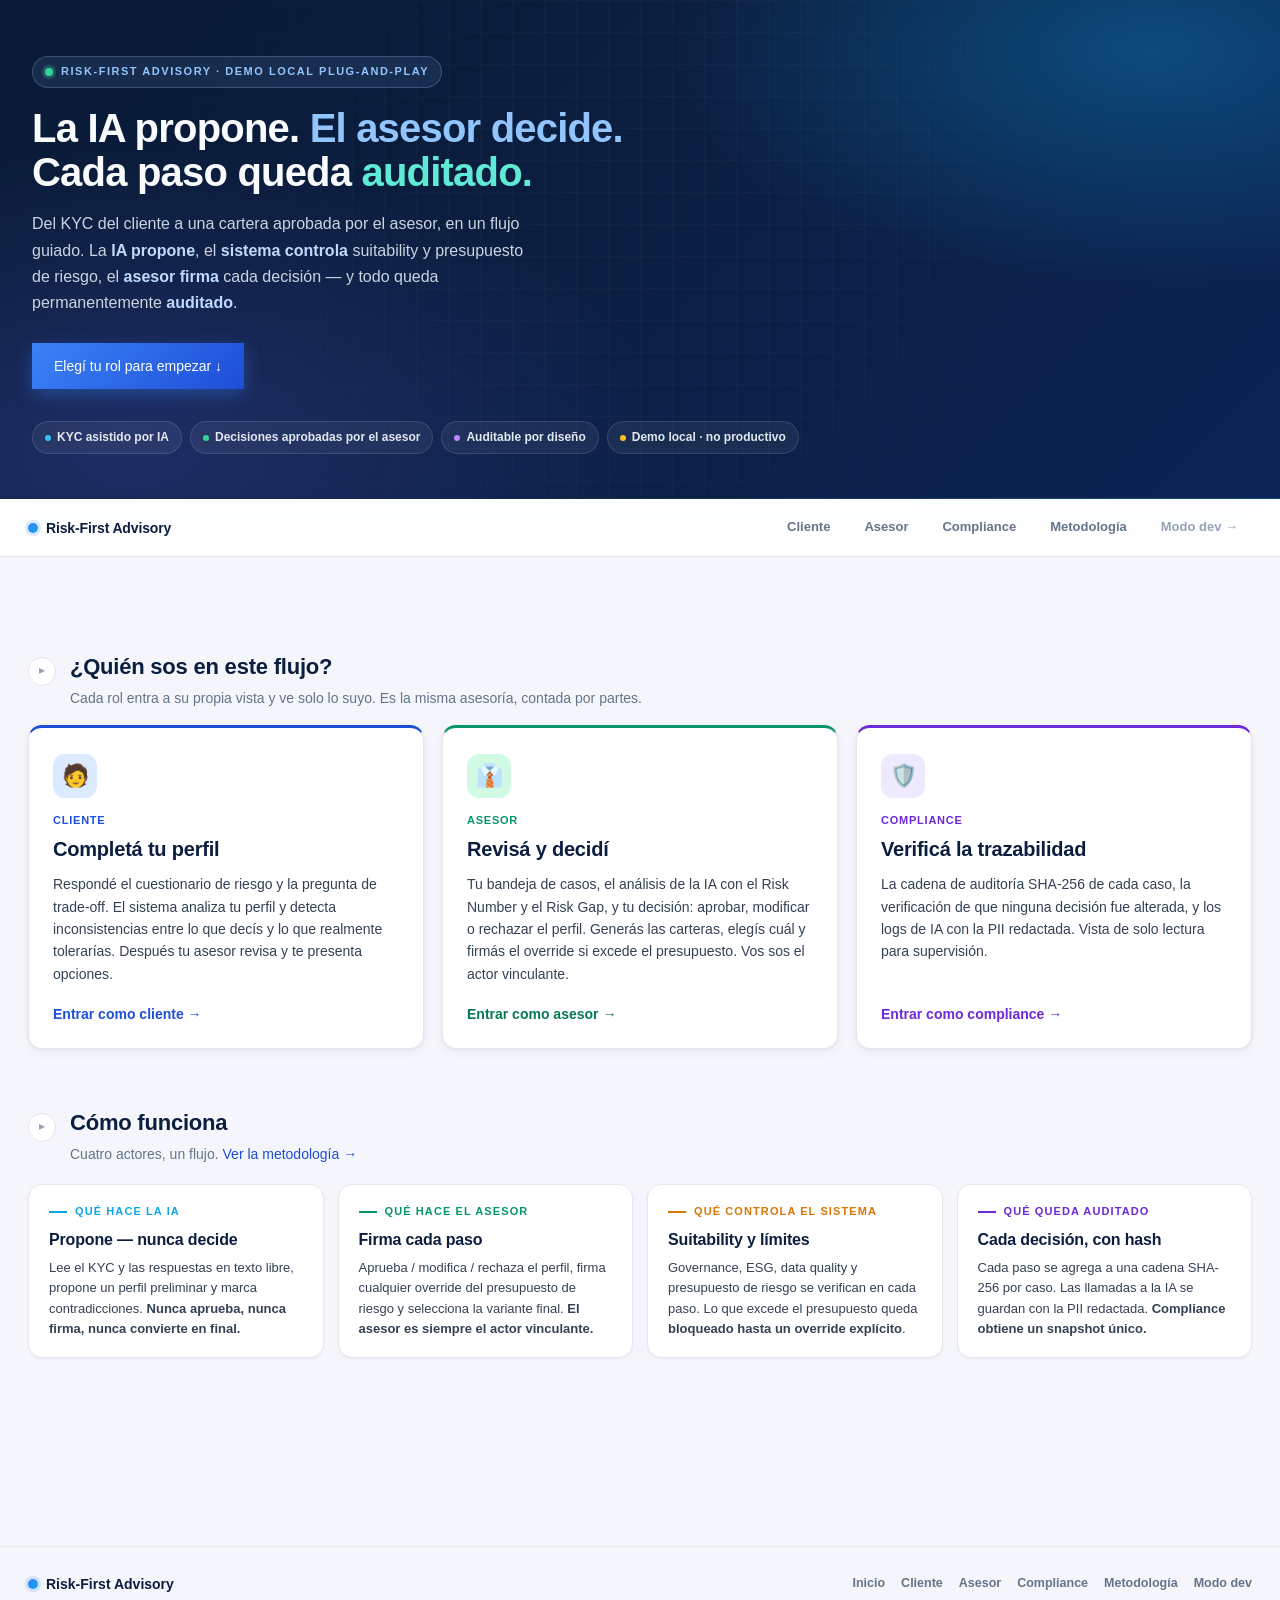
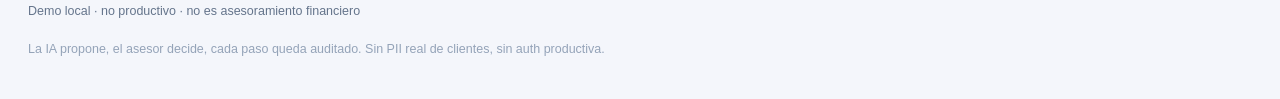
==== commit 24cf6627: "Rediseño del frontend: separación por roles (cliente / asesor / compliance) Resuelve las dos quejas " ====
--- a/frontend/index.html
+++ b/frontend/index.html
@@ -1,17 +1,14 @@
 <!DOCTYPE html>
-<html lang="en">
+<html lang="es">
 <head>
   <meta charset="UTF-8" />
   <meta name="viewport" content="width=device-width, initial-scale=1.0" />
-  <title>Risk-First Advisory — Wealth Advisory Demo</title>
-  <meta name="description" content="La IA propone. El asesor decide. Cada paso queda auditado. Demo local plug-and-play de un backend de asesoría de inversiones." />
+  <title>Risk-First Advisory — La IA propone, el asesor decide</title>
+  <meta name="description" content="Del KYC del cliente a una cartera aprobada por el asesor, con cada paso auditado. Elegí tu rol: cliente, asesor o compliance." />
   <link rel="stylesheet" href="css/base.css">
 </head>
 <body>
 
-<!-- ═══════════════════════════════════════════════════════════════════════ -->
-<!-- HERO                                                                    -->
-<!-- ═══════════════════════════════════════════════════════════════════════ -->
 <section class="hero">
   <div class="hero-inner">
     <div class="hero-text">
@@ -25,12 +22,11 @@
         La <strong style="color:#bfdbfe;">IA propone</strong>, el
         <strong style="color:#bfdbfe;">sistema controla</strong> suitability y presupuesto de riesgo,
         el <strong style="color:#bfdbfe;">asesor firma</strong> cada decisión — y todo queda
-        permanentemente <strong style="color:#bfdbfe;">auditado</strong>. El resultado es un
-        reporte revisable, no una recomendación automática.
+        permanentemente <strong style="color:#bfdbfe;">auditado</strong>.
       </p>
       <div class="hero-cta">
-        <a href="#investor-anchor" class="btn-primary btn-lg" style="text-decoration:none;display:inline-flex;align-items:center;gap:8px;">
-          ▶ Empezar la demo de perfil inversor
+        <a href="#roles" class="btn-primary btn-lg" style="text-decoration:none;display:inline-flex;align-items:center;gap:8px;">
+          Elegí tu rol para empezar ↓
         </a>
       </div>
     </div>
@@ -43,597 +39,127 @@
   </div>
 </section>
 
-<!-- ═══════════════════════════════════════════════════════════════════════ -->
-<!-- STICKY NAV                                                              -->
-<!-- ═══════════════════════════════════════════════════════════════════════ -->
 <nav class="top-nav">
   <div class="top-nav-inner">
-    <span class="nav-brand"><span class="nav-brand-dot"></span>Risk-First Advisory</span>
-    <a href="#investor-anchor" class="nav-item nav-item-primary">Demo de perfil inversor</a>
+    <a href="index.html" class="nav-brand" style="text-decoration:none;"><span class="nav-brand-dot"></span>Risk-First Advisory</a>
     <span class="nav-spacer"></span>
-    <a href="advanced.html" class="nav-item nav-item-muted">Modo técnico &rarr;</a>
-    <span class="nav-tag">Fase 3 · lista</span>
+    <a href="client.html" class="nav-item is-client">Cliente</a>
+    <a href="advisor.html" class="nav-item is-advisor">Asesor</a>
+    <a href="compliance.html" class="nav-item is-compliance">Compliance</a>
+    <a href="methodology.html" class="nav-item">Metodología</a>
+    <a href="advanced.html" class="nav-item nav-item-muted">Modo dev &rarr;</a>
   </div>
 </nav>
 
-<!-- ═══════════════════════════════════════════════════════════════════════ -->
-<!-- HEADER (legacy fallback — hidden by CSS, kept for a11y/search)          -->
-<!-- ═══════════════════════════════════════════════════════════════════════ -->
-<header>
-  <h1>Risk-First Advisory</h1>
-  <span class="badge">Demo local plug-and-play</span>
-</header>
-
 <main class="page">
 
-  <!-- ───────────────────────────────────────────────────────────────────── -->
-  <!-- STORY STRIP — what the AI / advisor / audit each do                   -->
-  <!-- ───────────────────────────────────────────────────────────────────── -->
+  <!-- ── Elegí tu rol ─────────────────────────────────────────────────────── -->
+  <div class="section-band" id="roles">
+    <span class="num">▸</span>
+    <div>
+      <h2>¿Quién sos en este flujo?</h2>
+      <div class="sub">Cada rol entra a su propia vista y ve solo lo suyo. Es la misma asesoría, contada por partes.</div>
+    </div>
+  </div>
+
+  <section class="role-grid">
+    <a class="role-card" href="client.html">
+      <div class="role-card-icon">🧑</div>
+      <div class="role-card-eyebrow">Cliente</div>
+      <div class="role-card-title">Completá tu perfil</div>
+      <div class="role-card-body">
+        Respondé el cuestionario de riesgo y la pregunta de trade-off. El sistema analiza tu
+        perfil y detecta inconsistencias entre lo que decís y lo que realmente tolerarías.
+        Después tu asesor revisa y te presenta opciones.
+      </div>
+      <div class="role-card-cta">Entrar como cliente →</div>
+    </a>
+
+    <a class="role-card is-advisor" href="advisor.html">
+      <div class="role-card-icon">👔</div>
+      <div class="role-card-eyebrow">Asesor</div>
+      <div class="role-card-title">Revisá y decidí</div>
+      <div class="role-card-body">
+        Tu bandeja de casos, el análisis de la IA con el Risk Number y el Risk Gap, y tu decisión:
+        aprobar, modificar o rechazar el perfil. Generás las carteras, elegís cuál y firmás el
+        override si excede el presupuesto. Vos sos el actor vinculante.
+      </div>
+      <div class="role-card-cta">Entrar como asesor →</div>
+    </a>
+
+    <a class="role-card is-compliance" href="compliance.html">
+      <div class="role-card-icon">🛡️</div>
+      <div class="role-card-eyebrow">Compliance</div>
+      <div class="role-card-title">Verificá la trazabilidad</div>
+      <div class="role-card-body">
+        La cadena de auditoría SHA-256 de cada caso, la verificación de que ninguna decisión fue
+        alterada, y los logs de IA con la PII redactada. Vista de solo lectura para supervisión.
+      </div>
+      <div class="role-card-cta">Entrar como compliance →</div>
+    </a>
+  </section>
+
+  <!-- ── Cómo funciona (condensado) ───────────────────────────────────────── -->
+  <div class="section-band">
+    <span class="num">▸</span>
+    <div>
+      <h2>Cómo funciona</h2>
+      <div class="sub">Cuatro actores, un flujo. <a href="methodology.html">Ver la metodología →</a></div>
+    </div>
+  </div>
   <section class="story-strip">
     <div class="story-card">
       <div class="story-eyebrow">Qué hace la IA</div>
       <div class="story-title">Propone — nunca decide</div>
       <div class="story-body">
-        Lee el KYC estructurado y las respuestas en texto libre. Propone un perfil
-        de riesgo preliminar y marca contradicciones. <strong>Nunca aprueba una
-        cartera, nunca firma nada, nunca convierte una recomendación en final.</strong>
+        Lee el KYC y las respuestas en texto libre, propone un perfil preliminar y marca
+        contradicciones. <strong>Nunca aprueba, nunca firma, nunca convierte en final.</strong>
       </div>
     </div>
     <div class="story-card is-advisor">
       <div class="story-eyebrow">Qué hace el asesor</div>
       <div class="story-title">Firma cada paso</div>
       <div class="story-body">
-        Revisa la propuesta de la IA, aprueba / modifica / rechaza el perfil,
-        firma cualquier override del presupuesto de riesgo y selecciona la
-        variante final. <strong>El asesor es siempre el actor vinculante.</strong>
+        Aprueba / modifica / rechaza el perfil, firma cualquier override del presupuesto de
+        riesgo y selecciona la variante final. <strong>El asesor es siempre el actor vinculante.</strong>
       </div>
     </div>
     <div class="story-card is-system">
       <div class="story-eyebrow">Qué controla el sistema</div>
-      <div class="story-title">Suitability y límites de riesgo</div>
+      <div class="story-title">Suitability y límites</div>
       <div class="story-body">
-        Governance, ESG, data quality y presupuesto de riesgo se verifican en
-        cada paso. Las variantes que exceden el presupuesto aprobado quedan
-        <strong>bloqueadas hasta que el asesor firme un override explícito</strong>.
+        Governance, ESG, data quality y presupuesto de riesgo se verifican en cada paso. Lo que
+        excede el presupuesto queda <strong>bloqueado hasta un override explícito</strong>.
       </div>
     </div>
     <div class="story-card is-audit">
       <div class="story-eyebrow">Qué queda auditado</div>
-      <div class="story-title">Cada decisión, encadenada con hash</div>
+      <div class="story-title">Cada decisión, con hash</div>
       <div class="story-body">
-        Cada paso significativo se agrega a una cadena SHA-256 por caso. Las
-        llamadas a la IA se guardan con la PII redactada por el backend.
-        <strong>Compliance obtiene un snapshot único</strong> de resumen +
-        auditoría + logs de IA en un click.
+        Cada paso se agrega a una cadena SHA-256 por caso. Las llamadas a la IA se guardan con la
+        PII redactada. <strong>Compliance obtiene un snapshot único.</strong>
       </div>
     </div>
   </section>
 
-  <!-- ───────────────────────────────────────────────────────────────────── -->
-  <!-- METHODOLOGY EXPLAINER (advisor-friendly — no formulas) -->
-  <!-- ───────────────────────────────────────────────────────────────────── -->
-  <section class="method-strip">
-    <details class="method-card method-collapse">
-      <summary class="method-summary">
-        <span class="story-eyebrow">Fundamento metodológico</span>
-        <span class="method-headline">¿En qué se basa el Risk Gap?</span>
-        <span class="acc-chevron" aria-hidden="true">▾</span>
-      </summary>
-      <p class="method-lede">
-        Mide la brecha entre el riesgo que el cliente <strong>declara</strong> aceptar y el que
-        realmente tolera <strong>bajo estrés</strong> — el problema #1 de una mesa de ventas. Se
-        apoya en finanzas conductuales (Prospect Theory) y en un principio simple: la
-        <strong>capacidad financiera acota la tolerancia</strong> — nadie debería asumir más riesgo
-        del que su situación soporta.
-      </p>
-      <div class="method-cols">
-        <div class="method-col is-take">
-          <div class="method-col-head">Tomamos de la teoría pública</div>
-          <ul>
-            <li>Perfil declarado con una rúbrica transparente (estilo Grable-Lytton), no una caja negra.</li>
-            <li>La capacidad acota la tolerancia: lo que el cliente <em>quiere</em> vs lo que <em>puede</em> soportar.</li>
-            <li>Señal revelada desde el escenario de estrés (aversión a la pérdida).</li>
-          </ul>
-        </div>
-        <div class="method-col is-avoid">
-          <div class="method-col-head">Método propio — distinto del patentado</div>
-          <ul>
-            <li>Escala de 5 perfiles (conservador → agresivo), no el "Risk Number 1–99" de Nitrogen.</li>
-            <li>El gap declarado-vs-revelado es el resultado central, no un puntaje cosmético.</li>
-            <li>Determinístico y auditable: corre en paralelo a la IA y se cruza con ella.</li>
-          </ul>
-        </div>
-      </div>
-      <div class="method-foot">
-        Inspirado en la teoría pública de Nitrogen/Riskalyze, deliberadamente distinto de su método
-        patentado. <a href="advanced.html#fundamento">Ver el detalle técnico (fórmulas) en Modo técnico →</a>
-      </div>
-    </details>
-  </section>
-
-  <!-- ───────────────────────────────────────────────────────────────────── -->
-  <!-- ADVISOR-FACING DEMO HELPERS (presenter notes + recommended demo path) -->
-  <!-- ───────────────────────────────────────────────────────────────────── -->
-  <section class="demo-helpers">
-
-    <!-- Recommended demo path — the click-by-click for a non-tech viewer -->
-    <details class="demo-path">
-      <summary class="demo-path-header">
-        <span class="demo-path-eyebrow">Recorrido recomendado</span>
-        <span class="demo-path-title">Un click y mirá el flujo completo (~90s)</span>
-        <span class="acc-chevron" aria-hidden="true">▾</span>
-      </summary>
-      <ol class="demo-path-steps">
-        <li><span class="step-num">1</span> <strong>Cargá un perfil de inversor</strong> — o dejá los valores por defecto, ya son razonables para un cliente de riesgo moderado.</li>
-        <li><span class="step-num">2</span> <strong>Hacé clic en <em>"Ejecutar demo guiada"</em></strong> — corre hasta la propuesta de cartera (KYC → análisis de IA → aprobación del asesor → propuesta) y <strong>se detiene para que vos elijas la variante</strong>, con override si excede el presupuesto. Recién ahí se generan el reporte y la auditoría.</li>
-        <li><span class="step-num">3</span> <strong>Detené la mirada en el Risk Gap</strong> — la IA marca si el perfil declarado es inconsistente con cómo reaccionaría el cliente ante una caída, y propone las preguntas para confirmarlo. La IA señala; el asesor decide.</li>
-        <li><span class="step-num">4</span> <strong>Cerrá con el reporte y la auditoría</strong> — el reporte Markdown es revisable (no es asesoramiento automático) y la cadena SHA-256 verifica que cada decisión quedó registrada.</li>
-      </ol>
-      <div class="demo-path-sub" style="margin-top:10px;">Sin <code>OPENAI_API_KEY</code>: levantá el backend con <code>RFA_DEMO_MODE=1</code> y la demo corre con un análisis determinístico.</div>
-    </details>
-
-    <!-- Demo presenter notes — collapsed by default, for the human running the demo -->
-    <details class="presenter-notes">
-      <summary>
-        <span class="presenter-icon">▸</span>
-        <span class="presenter-title">Guion de presentación</span>
-        <span class="presenter-sub">Talk track de 90 segundos para un profesor de finanzas o un asesor no técnico</span>
-      </summary>
-      <ol class="presenter-script">
-        <li>
-          <strong>"Esto es un backend de asesoría de inversiones."</strong>
-          El KYC y las preferencias del cliente se transforman en una cartera
-          aprobada por el asesor, con auditoría completa. Hacé clic en
-          <em>"Ejecutar demo guiada"</em> y dejá que corra.
-        </li>
-        <li>
-          <strong>"La IA nunca decide."</strong>
-          En el paso de análisis, la IA propone un perfil de riesgo y detecta
-          contradicciones en las respuestas del cliente. Nada es vinculante.
-        </li>
-        <li>
-          <strong>"El asesor firma cada paso."</strong>
-          La aprobación del perfil (approve / modify / reject) es la primera
-          decisión formal del asesor. El mismo patrón se repite en el override
-          y en la selección final de la cartera.
-        </li>
-        <li>
-          <strong>"El sistema controla suitability y riesgo."</strong>
-          Cuando una variante excede el presupuesto de riesgo aprobado, queda
-          marcada y <em>no se puede seleccionar</em> sin un override explícito
-          del asesor. Suitability / ESG / data quality corren automáticamente.
-        </li>
-        <li>
-          <strong>"El Risk Gap es el corazón."</strong>
-          La IA marca cuando lo que el cliente declara no coincide con cómo
-          reaccionaría ante una caída, y entrega las preguntas para confirmarlo.
-          No mide la conducta: señala una inconsistencia para que el asesor la
-          investigue.
-        </li>
-        <li>
-          <strong>"Revisable y auditado, no automático."</strong>
-          El reporte Markdown final lo revisa el asesor antes de entregarlo — no
-          hay botón de "enviar al cliente con un click" — y la cadena SHA-256
-          verifica que cada decisión del caso quedó registrada.
-        </li>
-      </ol>
-      <p class="presenter-disclaimer">
-        <strong>No es production-ready.</strong> Solo demo local de desarrollo —
-        no es asesoramiento financiero, no se usa con PII real de clientes, no
-        tiene auth productiva ni firm-level isolation.
-      </p>
-    </details>
-
-  </section>
-
-  <!-- ═════════════════════════════════════════════════════════════════════ -->
-  <!-- 01 · DEMO DE PERFIL INVERSOR — entrada principal advisor-friendly     -->
-  <!-- ═════════════════════════════════════════════════════════════════════ -->
-  <div class="section-band" id="investor-anchor">
-    <span class="num">01</span>
-    <div>
-      <h2>Demo de perfil inversor
-        <span style="display:inline-block;margin-left:6px;padding:3px 10px;background:var(--rf-emerald-100);color:var(--rf-emerald-700);border-radius:999px;font-size:11px;font-weight:700;letter-spacing:.04em;text-transform:uppercase;vertical-align:middle;">Inicio recomendado</span>
-      </h2>
-      <div class="sub">
-        Cargá un perfil, generá una propuesta y revisá la cartera con instrumentos, reporte y auditoría — sin tocar firms, advisors ni IDs técnicos. Pensado para mostrar la demo a un profesor o asesor no técnico.
-      </div>
-    </div>
-  </div>
-
-  <div class="card card-hero" id="card-investor-demo">
-    <div class="card-header">
-      <h2>Cargá un perfil y generá la cartera</h2>
-      <div class="pill-cluster">
-        <span class="pill pill-violet">8 pasos</span>
-        <span class="pill pill-blue">advisor-friendly</span>
-        <span class="pill pill-green">sin admin · sin CRUD</span>
-      </div>
-    </div>
-
-    <div class="card-body">
-
-      <div class="ai-disclaimer">
-        <strong>Demo local con universo de instrumentos acotado.</strong>
-        No es asesoramiento financiero real. <strong>La IA asiste, el asesor decide.</strong>
-        El reporte es revisable, no una recomendación automática.
-        Si la demo falla con "case_id no encontrado" o "client_id no encontrado",
-        corré primero: <code>python scripts/bootstrap_local_demo.py</code>.
-      </div>
-
-      <!-- ── Form: perfil del inversor ──────────────────────────────── -->
-      <form id="idemo-form" onsubmit="event.preventDefault();" autocomplete="off" spellcheck="false">
-
-        <div class="section-label" style="margin-top:4px;margin-bottom:14px;">Datos básicos del inversor</div>
-        <div class="form-grid cols-3">
-          <div class="field">
-            <label>Nombre del inversor demo</label>
-            <input type="text" id="idemo-name" value="María Pérez (demo)" />
-          </div>
-          <div class="field">
-            <label>Edad <span class="hint">18–120</span></label>
-            <input type="number" id="idemo-age" value="42" min="18" max="120" />
-          </div>
-          <div class="field">
-            <label>Jurisdicción</label>
-            <input type="text" id="idemo-jurisdiction" value="AR" />
-          </div>
-          <div class="field">
-            <label>Moneda preferida</label>
-            <select id="idemo-currency">
-              <option value="USD" selected>USD</option>
-              <option value="EUR">EUR</option>
-              <option value="ARS">ARS</option>
-            </select>
-          </div>
-          <div class="field">
-            <label>Ingreso anual estimado (USD)</label>
-            <input type="number" id="idemo-income" value="80000" min="0" />
-          </div>
-          <div class="field">
-            <label>Patrimonio líquido estimado (USD)</label>
-            <input type="number" id="idemo-liquid" value="150000" min="0" oninput="idemoUpdateTradeoffPreview()" />
-          </div>
-          <div class="field">
-            <label>Horizonte de inversión (años) <span class="hint">&gt; 0</span></label>
-            <input type="number" id="idemo-horizon" value="10" min="1" />
-          </div>
-          <div class="field">
-            <label>Tolerancia al riesgo <span class="hint">se calcula con el cuestionario ↓</span></label>
-            <input type="text" id="idemo-risk-preview" value="— responder cuestionario" readonly />
-          </div>
-          <div class="field">
-            <label>Objetivo principal</label>
-            <select id="idemo-objective">
-              <option value="capital_preservation">Preservación de capital</option>
-              <option value="income">Ingresos</option>
-              <option value="balanced" selected>Balanceado</option>
-              <option value="growth">Crecimiento</option>
-              <option value="aggressive_growth">Crecimiento agresivo</option>
-            </select>
-          </div>
-          <div class="field">
-            <label>Necesidad de liquidez</label>
-            <select id="idemo-liquidity">
-              <option value="baja">Baja</option>
-              <option value="media" selected>Media</option>
-              <option value="alta">Alta</option>
-            </select>
-          </div>
-          <div class="field">
-            <label>Experiencia invirtiendo</label>
-            <select id="idemo-experience">
-              <option value="ninguna">Ninguna</option>
-              <option value="basica">Básica</option>
-              <option value="moderada" selected>Moderada</option>
-              <option value="avanzada">Avanzada</option>
-              <option value="experto">Experto</option>
-            </select>
-          </div>
-          <div class="field">
-            <label>Estabilidad del ingreso <span class="hint">capacidad, no tolerancia</span></label>
-            <select id="idemo-income-stability">
-              <option value="stable" selected>Estable</option>
-              <option value="variable">Variable</option>
-              <option value="unstable">Inestable</option>
-            </select>
-          </div>
-          <div class="field">
-            <label>Personas a cargo (dependientes)</label>
-            <input type="number" id="idemo-dependents" value="0" min="0" />
-          </div>
-          <div class="field">
-            <label>¿Gastos esenciales cubiertos sin tocar esta inversión?</label>
-            <select id="idemo-expenses-covered">
-              <option value="si" selected>Sí</option>
-              <option value="no">No</option>
-            </select>
-          </div>
-        </div>
-
-        <div class="section-label" style="margin-top:24px;margin-bottom:8px;">Cuestionario de tolerancia <span class="hint">Grable-Lytton (1999), escala validada de 13 ítems</span></div>
-        <div class="idemo-honesty" style="border:1px solid #d9c98a;background:#fdf9ec;border-radius:8px;padding:12px 14px;margin-bottom:14px;font-size:13px;line-height:1.55;">
-          <strong>Respondé con honestidad — no hay respuesta correcta.</strong> La meta es que tu
-          cartera coincida con lo que <strong>realmente</strong> vas a tolerar cuando el mercado caiga,
-          no con lo que te gustaría tolerar. Si exagerás tu aguante, la cartera te va a doler de verdad.
-          Esto no mide tu conducta futura: te ayuda a ser honesto con vos mismo.
-        </div>
-        <div id="idemo-gl-container" style="display:grid;gap:14px;">
-          <div style="opacity:.7;font-size:13px;">Cargando cuestionario…</div>
-        </div>
-        <div id="idemo-gl-preview" style="margin-top:12px;font-size:13px;padding:10px 12px;border-radius:8px;background:#f1f5f9;color:#475569;">
-          Tolerancia estimada: <strong id="idemo-gl-score">—</strong> · respondidas <span id="idemo-gl-count">0</span>/13
-        </div>
-
-        <div class="section-label" style="margin-top:24px;margin-bottom:14px;">Preguntas abiertas</div>
-        <div class="form-grid cols-2">
-          <div class="field full-span">
-            <label>¿Cuál es tu objetivo principal de inversión?</label>
-            <textarea id="idemo-open-goal" rows="2">Ahorro de largo plazo con horizonte 10 años, objetivo jubilación.</textarea>
-          </div>
-          <div class="field full-span">
-            <label>Imaginá que tu cartera cae 30% en pocas semanas. ¿Qué harías? <span class="hint">señal revelada del Risk Gap</span></label>
-            <select id="idemo-open-reaction-choice">
-              <option value="Vendería todo, no aguanto seguir perdiendo">Vendería todo, no aguanto seguir perdiendo</option>
-              <option value="Vendería una parte para bajar el riesgo">Vendería una parte para bajar el riesgo</option>
-              <option value="No tocaría nada, esperaría la recuperación" selected>No tocaría nada, esperaría la recuperación</option>
-              <option value="Compraría más, aprovecho que está barato">Compraría más, aprovecho que está barato</option>
-            </select>
-          </div>
-          <div class="field full-span">
-            <label>¿Qué experiencia tenés invirtiendo?</label>
-            <textarea id="idemo-open-experience" rows="2">Inversiones previas en ETFs USD y bonos soberanos AR hard dollar.</textarea>
-          </div>
-          <div class="field full-span">
-            <label>¿Qué preocupaciones o restricciones tenés?</label>
-            <textarea id="idemo-open-concerns" rows="2">Volatilidad cambiaria; riesgo de duración en renta fija; preferencia por hard dollar.</textarea>
-          </div>
-        </div>
-
-        <div class="section-label" style="margin-top:24px;margin-bottom:8px;">Pregunta de trade-off <span class="hint">opcional — certainty equivalent, cruza con el cuestionario</span></div>
-        <div class="idemo-honesty" style="border:1px solid #d9c98a;background:#fdf9ec;border-radius:8px;padding:12px 14px;margin-bottom:14px;font-size:13px;line-height:1.55;">
-          <strong>Pensá en plata real tuya.</strong> Te ofrecen una apuesta 50/50: ganás
-          <strong id="idemo-tradeoff-gain-label">$15.000</strong> o perdés <strong id="idemo-tradeoff-loss-label">$7.500</strong>.
-          ¿Qué monto <strong>SEGURO</strong> (sin apostar) te resulta indiferente frente a esa apuesta?
-          Es un cruce de control contra el cuestionario de arriba — no la respondas "para quedar bien",
-          sirve para detectar contradicciones entre lo que decís y lo que realmente tolerás.
-        </div>
-        <div class="form-grid cols-3">
-          <div class="field">
-            <label style="display:flex;align-items:center;gap:6px;">
-              <input type="checkbox" id="idemo-tradeoff-enabled" checked style="width:auto;" />
-              Responder la pregunta de trade-off
-            </label>
-          </div>
-          <div class="field">
-            <label>Monto seguro indiferente (USD) <span class="hint" id="idemo-tradeoff-range-hint">rango: -7.500 a 15.000</span></label>
-            <input type="number" id="idemo-tradeoff-certain" value="3000" step="100" />
-          </div>
-        </div>
-
-        <div class="section-label" style="margin-top:24px;margin-bottom:8px;">Universo de instrumentos</div>
-        <div style="border:1px solid var(--rf-border);background:var(--rf-bg-subtle,#fafbfc);border-radius:8px;padding:12px 14px;font-size:13px;line-height:1.55;color:var(--rf-text-body);">
-          El universo es el que traen las fuentes de datos del bróker (data912 / yfinance en este demo).
-          El asesor <strong>no</strong> elige los instrumentos permitidos — eso lo configura el bróker / admin
-          (p. ej. restricciones operativas). El optimizador trabaja sobre ese universo, filtrado por
-          governance · suitability · ESG · calidad de datos.
-        </div>
-
-      </form>
-
-      <!-- ── Mini toolbar arriba del walkthrough ────────────────────── -->
-      <div class="idemo-walkthrough-intro">
-        <div>
-          <div class="idemo-walkthrough-eyebrow">Recorrido didáctico · 8 pasos</div>
-          <div class="idemo-walkthrough-title">Hacé clic en cada paso, leé qué pasa, mirá el resultado</div>
-          <div class="idemo-walkthrough-sub">El resultado de cada paso aparece debajo del botón. Pensado para presentar a un profesor o asesor no técnico sin que tenga que leer JSON ni endpoints.</div>
-        </div>
-        <button class="btn-secondary" onclick="idemoReset()">Reiniciar walkthrough</button>
-      </div>
-
-      <!-- ── WALKTHROUGH: 8 step cards didácticas ───────────────────── -->
-      <div class="idemo-walkthrough">
-
-        <!-- STEP 1 — Preparar caso -->
-        <article class="idemo-walkthrough-step" id="idemo-step-prepare" data-state="pending">
-          <header class="idemo-step-card-header">
-            <div class="idemo-step-card-num">1</div>
-            <div class="idemo-step-card-title">Preparar el caso del inversor</div>
-            <div class="idemo-step-card-pill" id="idemo-step-prepare-pill"><span class="pill pill-grey">pendiente</span></div>
-          </header>
-          <div class="idemo-step-card-body">
-            <div class="idemo-step-card-explain">
-              <p><strong>Qué hace:</strong> crea internamente un <em>caso de asesoría</em> nuevo para este inversor. Reusa la firm y el cliente del seed local.</p>
-              <p><strong>Por qué importa:</strong> el caso es el contenedor donde van a vivir TODAS las decisiones siguientes (KYC, aprobación, override, selección, reporte). Es lo que después se audita.</p>
-              <p><strong>Qué mirar:</strong> el ID interno del caso y el título derivado del nombre del inversor que cargaste arriba.</p>
-            </div>
-            <div class="idemo-step-card-actions">
-              <button class="btn-primary" onclick="idemoPrepareCase()">Preparar caso</button>
-            </div>
-            <div class="idemo-step-card-result" id="idemo-step-prepare-result"></div>
-          </div>
-        </article>
-
-        <!-- STEP 2 — KYC -->
-        <article class="idemo-walkthrough-step" id="idemo-step-kyc" data-state="pending">
-          <header class="idemo-step-card-header">
-            <div class="idemo-step-card-num">2</div>
-            <div class="idemo-step-card-title">Enviar perfil / KYC del inversor</div>
-            <div class="idemo-step-card-pill" id="idemo-step-kyc-pill"><span class="pill pill-grey">pendiente</span></div>
-          </header>
-          <div class="idemo-step-card-body">
-            <div class="idemo-step-card-explain">
-              <p><strong>Qué hace:</strong> arma el KYC estructurado a partir del formulario de arriba (edad, scores de tolerancia y capacidad de riesgo, horizonte, objetivo, financials, preguntas abiertas) y lo guarda como un <em>submission</em> versionado del caso.</p>
-              <p><strong>Por qué importa:</strong> es el insumo que la IA va a leer en el paso 3. Cada nuevo envío de KYC incrementa la versión y queda en el audit trail — no se pisa el anterior.</p>
-              <p><strong>Qué mirar:</strong> el número de versión que devuelve el backend (1 en el primer envío).</p>
-            </div>
-            <div class="idemo-step-card-actions">
-              <button class="btn-primary" onclick="idemoSubmitKyc()">Enviar perfil / KYC</button>
-            </div>
-            <div class="idemo-step-card-result" id="idemo-step-kyc-result"></div>
-          </div>
-        </article>
-
-        <!-- STEP 3 — AI -->
-        <article class="idemo-walkthrough-step" id="idemo-step-ai" data-state="pending">
-          <header class="idemo-step-card-header">
-            <div class="idemo-step-card-num">3</div>
-            <div class="idemo-step-card-title">La IA analiza el perfil</div>
-            <div class="idemo-step-card-pill" id="idemo-step-ai-pill"><span class="pill pill-grey">pendiente</span></div>
-          </header>
-          <div class="idemo-step-card-body">
-            <div class="idemo-step-card-explain">
-              <p><strong>Qué hace:</strong> la IA (OpenAI) lee el KYC estructurado y las respuestas en texto libre, <em>propone</em> un perfil de riesgo preliminar y detecta contradicciones (por ejemplo, tolerancia baja con expectativa de retorno alta).</p>
-              <p><strong>Por qué importa:</strong> <strong>la IA propone, no decide.</strong> Nunca aprueba el perfil, nunca firma una recomendación, nunca elige una cartera. Solo asiste al asesor con un análisis estructurado.</p>
-              <p><strong>Qué mirar:</strong> el perfil sugerido y la cantidad de contradicciones / preguntas de seguimiento. <em>Si la demo local no tiene <code>OPENAI_API_KEY</code> configurada, este paso se reporta como saltado y se sigue con "moderado" como perfil sugerido.</em></p>
-            </div>
-            <div class="idemo-step-card-actions">
-              <button class="btn-primary" onclick="idemoRunAiProfile()">Analizar perfil con IA</button>
-            </div>
-            <div class="idemo-step-card-result" id="idemo-step-ai-result"></div>
-          </div>
-        </article>
-
-        <!-- STEP 4 — Approval -->
-        <article class="idemo-walkthrough-step" id="idemo-step-approve" data-state="pending">
-          <header class="idemo-step-card-header">
-            <div class="idemo-step-card-num">4</div>
-            <div class="idemo-step-card-title">El asesor aprueba el perfil</div>
-            <div class="idemo-step-card-pill" id="idemo-step-approve-pill"><span class="pill pill-grey">pendiente</span></div>
-          </header>
-          <div class="idemo-step-card-body">
-            <div class="idemo-step-card-explain">
-              <p><strong>Qué hace:</strong> el asesor humano revisa la propuesta de la IA y la <em>aprueba</em>, la <em>modifica</em> o la <em>rechaza</em>, con un texto de justificación. En la demo guiada, simulamos la aprobación.</p>
-              <p><strong>Por qué importa:</strong> <strong>el asesor es siempre el actor vinculante.</strong> El perfil aprobado es lo que después conduce la generación de la cartera. Nada se hace sin esta firma.</p>
-              <p><strong>Qué mirar:</strong> el perfil aprobado final (puede coincidir con el propuesto o ser distinto) y la decisión registrada.</p>
-            </div>
-            <div class="idemo-step-card-actions">
-              <button class="btn-primary" onclick="idemoApproveProfile()">Aprobar perfil como asesor</button>
-            </div>
-            <div class="idemo-step-card-result" id="idemo-step-approve-result"></div>
-          </div>
-        </article>
-
-        <!-- STEP 5 — Proposal -->
-        <article class="idemo-walkthrough-step" id="idemo-step-propose" data-state="pending">
-          <header class="idemo-step-card-header">
-            <div class="idemo-step-card-num">5</div>
-            <div class="idemo-step-card-title">Generar la propuesta de cartera</div>
-            <div class="idemo-step-card-pill" id="idemo-step-propose-pill"><span class="pill pill-grey">pendiente</span></div>
-          </header>
-          <div class="idemo-step-card-body">
-            <div class="idemo-step-card-explain">
-              <p><strong>Qué hace:</strong> internamente corre tres pasos en cadena: registra las preferencias del inversor (tipos de instrumentos, hard dollar), filtra el universo de instrumentos elegibles, y genera hasta tres variantes de cartera: <strong>DEFENSIVE</strong>, <strong>BALANCED</strong> y <strong>GROWTH</strong>.</p>
-              <p><strong>Por qué importa:</strong> el <strong>universo de instrumentos es acotado / demo</strong> (~20 instrumentos del fixture); no es market data productivo. Cada variante muestra <strong>instrumentos concretos con pesos</strong> — no un score abstracto.</p>
-              <p><strong>Qué mirar:</strong> la tabla comparativa de las 3 variantes (retorno esperado, volatilidad, # instrumentos, si requiere override) y, dentro de cada card, los instrumentos con sus pesos y motivo de inclusión.</p>
-            </div>
-            <div class="idemo-step-card-actions">
-              <button class="btn-primary" onclick="idemoGenerateProposal()">Generar propuesta</button>
-            </div>
-            <div class="idemo-step-card-result" id="idemo-step-propose-result"></div>
-          </div>
-        </article>
-
-        <!-- STEP 6 — Selection -->
-        <article class="idemo-walkthrough-step" id="idemo-step-select" data-state="pending">
-          <header class="idemo-step-card-header">
-            <div class="idemo-step-card-num">6</div>
-            <div class="idemo-step-card-title">El asesor selecciona la cartera final</div>
-            <div class="idemo-step-card-pill" id="idemo-step-select-pill"><span class="pill pill-grey">pendiente</span></div>
-          </header>
-          <div class="idemo-step-card-body">
-            <div class="idemo-step-card-explain">
-              <p><strong>Qué hace:</strong> el asesor elige una de las variantes generadas como recomendación final para el cliente. En la demo elegimos automáticamente la primera variante "dentro del presupuesto de riesgo" (típicamente BALANCED).</p>
-              <p><strong>Por qué importa:</strong> si la variante elegida <strong>excede el presupuesto de riesgo aprobado</strong> (típicamente GROWTH), el sistema <strong>exige un override firmado</strong> por escrito antes de permitir la selección. En la demo lo firmamos automáticamente con un rationale demo, pero el principio es: <em>nada se salta el control</em>.</p>
-              <p><strong>Qué mirar:</strong> la variante seleccionada y la composición completa con instrumentos y pesos. Si la selección requirió override, aparece el pill ámbar "firmado con override".</p>
-            </div>
-            <div class="idemo-step-card-actions">
-              <button class="btn-primary" onclick="idemoSelectPortfolio()">Seleccionar cartera</button>
-            </div>
-            <div class="idemo-step-card-result" id="idemo-step-select-result"></div>
-          </div>
-        </article>
-
-        <!-- STEP 7 — Report -->
-        <article class="idemo-walkthrough-step" id="idemo-step-report" data-state="pending">
-          <header class="idemo-step-card-header">
-            <div class="idemo-step-card-num">7</div>
-            <div class="idemo-step-card-title">Generar el reporte para el cliente</div>
-            <div class="idemo-step-card-pill" id="idemo-step-report-pill"><span class="pill pill-grey">pendiente</span></div>
-          </header>
-          <div class="idemo-step-card-body">
-            <div class="idemo-step-card-explain">
-              <p><strong>Qué hace:</strong> genera un reporte Markdown determinístico que consolida la cartera seleccionada — con tabla de composición ("Instrumento · Tipo · Moneda · Peso · Motivo") y comparación de variantes generadas.</p>
-              <p><strong>Por qué importa:</strong> <strong>el reporte es revisable, no una recomendación automática.</strong> El asesor lo revisa antes de compartirlo con el cliente. <strong>No hay botón de "enviar al cliente"</strong> — la entrega es responsabilidad del asesor humano.</p>
-              <p><strong>Qué mirar:</strong> la vista previa del Markdown con las secciones "Composición de la cartera seleccionada" y "Comparación de variantes generadas" presentes.</p>
-            </div>
-            <div class="idemo-step-card-actions">
-              <button class="btn-primary" onclick="idemoGenerateReport()">Generar reporte</button>
-            </div>
-            <div class="idemo-step-card-result" id="idemo-step-report-result"></div>
-          </div>
-        </article>
-
-        <!-- STEP 8 — Audit -->
-        <article class="idemo-walkthrough-step" id="idemo-step-audit" data-state="pending">
-          <header class="idemo-step-card-header">
-            <div class="idemo-step-card-num">8</div>
-            <div class="idemo-step-card-title">Verificar la trazabilidad (auditoría)</div>
-            <div class="idemo-step-card-pill" id="idemo-step-audit-pill"><span class="pill pill-grey">pendiente</span></div>
-          </header>
-          <div class="idemo-step-card-body">
-            <div class="idemo-step-card-explain">
-              <p><strong>Qué hace:</strong> recomputa la cadena de hashes SHA-256 del caso y verifica que <strong>ninguna decisión fue alterada</strong>. Cada paso del walkthrough (caso creado, KYC enviado, IA analizó, asesor aprobó, override firmado, cartera seleccionada, reporte generado) dejó un evento encadenado.</p>
-              <p><strong>Por qué importa:</strong> la <strong>auditoría verifica trazabilidad</strong>. Si un actor con acceso a la DB tocara un payload retroactivamente, la cadena se rompe y esta verificación lo detecta. Es el "libro de actas inmutable" del caso.</p>
-              <p><strong>Qué mirar:</strong> pill verde "cadena intacta" sobre el total de eventos registrados. Si por algún motivo apareciera "cadena rota", el número de evento dañado sale en el resultado.</p>
-            </div>
-            <div class="idemo-step-card-actions">
-              <button class="btn-primary" onclick="idemoVerifyAudit()">Verificar auditoría</button>
-            </div>
-            <div class="idemo-step-card-result" id="idemo-step-audit-result"></div>
-          </div>
-        </article>
-
-      </div>
-
-      <div class="fine-print" style="margin-top:24px;">
-        ¿Querés ver los detalles técnicos crudos (JSON, endpoints, hash chain completo,
-        Dashboard y Workbench paso a paso, demos previos de Fase 0/1)? Está todo en
-        <a href="advanced.html"><strong>Modo técnico</strong></a>.
-      </div>
-
-      <!-- ── Modo rápido técnico (demoted, colapsado por default) ───── -->
-      <details class="idemo-fast-mode">
-        <summary>
-          <span class="idemo-fast-icon">⚡</span>
-          <span class="idemo-fast-title">Modo rápido técnico (opcional · no recomendado para presentación)</span>
-        </summary>
-        <div class="idemo-fast-body">
-          <p>
-            Esto NO es el camino recomendado para mostrar la demo a un profesor o asesor.
-            Se saltea las explicaciones de cada paso y corre los 8 endpoints en cadena en ~3 segundos.
-            Útil solo para devs que quieren verificar que el flujo end-to-end funciona sin clickear los 8 botones.
-          </p>
-          <div class="actions">
-            <button class="btn-secondary" id="idemo-btn-guided" onclick="idemoRunGuidedDemo()">
-              Ejecutar los 8 pasos automáticamente
-            </button>
-          </div>
-        </div>
-      </details>
-
-    </div>
-  </div>
-
-
 </main>
 
-<!-- case-workbench.js solo define helpers (cwRenderHoldingsTable, cwNormalizeHoldings,
-     cwRenderCandidateCard) que reusa investor-demo.js. No tiene init de DOM, no
-     renderiza el Workbench (su HTML vive en advanced.html). -->
-<script src="js/common.js"></script>
-<script src="js/case-workbench.js"></script>
-<script src="js/investor-demo.js"></script>
+<footer class="site-footer">
+  <div>
+    <div class="foot-brand"><span class="nav-brand-dot"></span>Risk-First Advisory</div>
+    <div style="margin-top:6px;">Demo local · no productivo · no es asesoramiento financiero</div>
+  </div>
+  <div class="foot-spacer"></div>
+  <div class="foot-links">
+    <a href="index.html">Inicio</a>
+    <a href="client.html">Cliente</a>
+    <a href="advisor.html">Asesor</a>
+    <a href="compliance.html">Compliance</a>
+    <a href="methodology.html">Metodología</a>
+    <a href="advanced.html">Modo dev</a>
+  </div>
+  <div class="foot-note">La IA propone, el asesor decide, cada paso queda auditado. Sin PII real de clientes, sin auth productiva.</div>
+</footer>
 
 </body>
 </html>
--- a/frontend/css/base.css
+++ b/frontend/css/base.css
@@ -1484,3 +1484,170 @@
   .acc-chevron { transition: none; }
   .story-card:hover { transform: none; }
 }
+
+/* ══════════════════════════════════════════════════════════════════════════
+ * ROLE-BASED REDESIGN — shared chrome across hub / client / advisor /
+ * compliance / methodology pages. Additive only; existing classes untouched.
+ * ════════════════════════════════════════════════════════════════════════ */
+
+/* fill tokens referenced-but-undefined + a small spacing scale */
+:root {
+  --rf-radius-md: 10px;
+  --rf-bg-subtle: #fafbfc;
+  --rf-cyan-600: #0891b2;
+  --rf-space-1: 6px;
+  --rf-space-2: 12px;
+  --rf-space-3: 18px;
+  --rf-space-4: 28px;
+  --rf-space-5: 44px;
+  /* per-role accent (client=brand navy, advisor=emerald, compliance=violet) */
+  --rf-role-client: var(--rf-navy-600);
+  --rf-role-advisor: var(--rf-emerald-600);
+  --rf-role-compliance: var(--rf-violet-700);
+}
+
+/* ── shared nav: active state + role tint ─────────────────────────────────── */
+.nav-item.is-active {
+  color: var(--rf-navy-900);
+  background: var(--rf-bg-soft);
+  box-shadow: inset 0 -2px 0 var(--rf-navy-600);
+}
+.nav-item.is-active.is-client     { box-shadow: inset 0 -2px 0 var(--rf-role-client); }
+.nav-item.is-active.is-advisor    { box-shadow: inset 0 -2px 0 var(--rf-role-advisor);
+                                     color: var(--rf-emerald-700); }
+.nav-item.is-active.is-compliance { box-shadow: inset 0 -2px 0 var(--rf-role-compliance);
+                                     color: var(--rf-violet-700); }
+
+/* ── role page intro header ("quién sos / qué hacés acá") ──────────────────── */
+.role-hero {
+  border-radius: var(--rf-radius-lg);
+  padding: 24px 28px;
+  margin: 8px 0 28px;
+  background: linear-gradient(180deg, #ffffff, var(--rf-bg-subtle));
+  border: 1px solid var(--rf-border);
+  border-left: 4px solid var(--rf-role-client);
+  box-shadow: var(--rf-shadow-sm);
+}
+.role-hero.is-advisor    { border-left-color: var(--rf-role-advisor); }
+.role-hero.is-compliance { border-left-color: var(--rf-role-compliance); }
+.role-hero-eyebrow {
+  font-size: 11px; font-weight: 700; letter-spacing: .08em; text-transform: uppercase;
+  color: var(--rf-role-client);
+  display: inline-flex; align-items: center; gap: 8px;
+}
+.role-hero.is-advisor    .role-hero-eyebrow { color: var(--rf-role-advisor); }
+.role-hero.is-compliance .role-hero-eyebrow { color: var(--rf-role-compliance); }
+.role-hero-title {
+  font-size: 26px; font-weight: 800; letter-spacing: -.02em;
+  color: var(--rf-navy-900); margin: 8px 0 6px; line-height: 1.15;
+}
+.role-hero-sub { color: var(--rf-text-body); font-size: 14.5px; line-height: 1.6; max-width: 760px; }
+.role-hero-steps {
+  display: flex; flex-wrap: wrap; gap: 8px; margin-top: 14px;
+  font-size: 12px; color: var(--rf-text-muted);
+}
+.role-hero-steps .rh-step {
+  padding: 4px 12px; border-radius: var(--rf-radius-pill);
+  background: var(--rf-card); border: 1px solid var(--rf-border); font-weight: 600;
+}
+.role-hero-steps .rh-arrow { color: var(--rf-text-faint); align-self: center; }
+
+/* ── hub: big role chooser cards ──────────────────────────────────────────── */
+.role-grid {
+  display: grid; grid-template-columns: repeat(auto-fit, minmax(280px, 1fr));
+  gap: 18px; margin: 8px 0 8px;
+}
+.role-card {
+  display: flex; flex-direction: column;
+  background: var(--rf-card); border: 1px solid var(--rf-border);
+  border-top: 3px solid var(--rf-role-client);
+  border-radius: var(--rf-radius-lg); padding: 26px 24px 22px;
+  box-shadow: var(--rf-shadow); text-decoration: none; color: inherit;
+  transition: box-shadow .2s ease, transform .2s ease, border-color .2s ease;
+}
+.role-card.is-advisor    { border-top-color: var(--rf-role-advisor); }
+.role-card.is-compliance { border-top-color: var(--rf-role-compliance); }
+.role-card:hover {
+  box-shadow: var(--rf-shadow-md); transform: translateY(-3px); text-decoration: none;
+}
+.role-card-icon {
+  width: 44px; height: 44px; border-radius: 12px;
+  display: inline-flex; align-items: center; justify-content: center;
+  font-size: 22px; margin-bottom: 14px;
+  background: var(--rf-blue-100);
+}
+.role-card.is-advisor    .role-card-icon { background: var(--rf-emerald-100); }
+.role-card.is-compliance .role-card-icon { background: var(--rf-violet-100); }
+.role-card-eyebrow {
+  font-size: 11px; font-weight: 700; letter-spacing: .07em; text-transform: uppercase;
+  color: var(--rf-role-client);
+}
+.role-card.is-advisor    .role-card-eyebrow { color: var(--rf-role-advisor); }
+.role-card.is-compliance .role-card-eyebrow { color: var(--rf-role-compliance); }
+.role-card-title {
+  font-size: 20px; font-weight: 800; letter-spacing: -.01em;
+  color: var(--rf-navy-900); margin: 4px 0 8px;
+}
+.role-card-body { color: var(--rf-text-body); font-size: 14px; line-height: 1.6; flex: 1; }
+.role-card-cta {
+  margin-top: 18px; display: inline-flex; align-items: center; gap: 8px;
+  font-weight: 700; font-size: 14px; color: var(--rf-navy-600);
+}
+.role-card.is-advisor    .role-card-cta { color: var(--rf-emerald-700); }
+.role-card.is-compliance .role-card-cta { color: var(--rf-violet-700); }
+.role-card:hover .role-card-cta { gap: 12px; }
+
+/* ── shared footer ────────────────────────────────────────────────────────── */
+.site-footer {
+  max-width: 1280px; margin: 60px auto 0; padding: 26px 28px 40px;
+  border-top: 1px solid var(--rf-border);
+  display: flex; flex-wrap: wrap; gap: 18px; align-items: flex-start;
+  color: var(--rf-text-muted); font-size: 12.5px; line-height: 1.6;
+}
+.site-footer .foot-brand {
+  font-weight: 700; color: var(--rf-navy-900); font-size: 14px;
+  display: inline-flex; align-items: center; gap: 8px;
+}
+.site-footer .foot-links { display: flex; flex-wrap: wrap; gap: 6px 16px; }
+.site-footer .foot-links a { color: var(--rf-text-muted); font-weight: 600; }
+.site-footer .foot-links a:hover { color: var(--rf-navy-600); }
+.site-footer .foot-note { flex-basis: 100%; color: var(--rf-text-faint); }
+.foot-spacer { flex: 1; }
+
+/* ── client-view disclaimer banner ───────────────────────────────────────── */
+.client-note {
+  border: 1px dashed var(--rf-border-strong);
+  background: var(--rf-bg-subtle);
+  border-radius: var(--rf-radius); padding: 12px 14px;
+  font-size: 12.5px; line-height: 1.55; color: var(--rf-text-muted);
+  margin-bottom: 18px;
+}
+.client-note strong { color: var(--rf-text-body); }
+
+/* ── advisor bandeja (case list) ─────────────────────────────────────────── */
+.bandeja { display: grid; gap: 10px; }
+.bandeja-row {
+  display: flex; align-items: center; gap: 14px; flex-wrap: wrap;
+  padding: 14px 16px; background: var(--rf-card);
+  border: 1px solid var(--rf-border); border-radius: var(--rf-radius);
+  cursor: pointer; transition: box-shadow .15s, border-color .15s;
+}
+.bandeja-row:hover { box-shadow: var(--rf-shadow); border-color: var(--rf-border-strong); }
+.bandeja-row.is-selected { border-color: var(--rf-emerald-600); box-shadow: inset 0 0 0 1px var(--rf-emerald-600); }
+.bandeja-row .b-title { font-weight: 700; color: var(--rf-navy-900); }
+.bandeja-row .b-meta  { font-size: 12px; color: var(--rf-text-muted); }
+.bandeja-row .b-id    { font-family: "JetBrains Mono", ui-monospace, Menlo, Consolas, monospace;
+                        font-size: 11px; color: var(--rf-text-faint); }
+
+/* ── decision segment (approve / modify / reject) ────────────────────────── */
+.decision-seg { display: inline-flex; border: 1px solid var(--rf-border-strong);
+  border-radius: var(--rf-radius); overflow: hidden; }
+.decision-seg button {
+  border: none; border-radius: 0; background: var(--rf-card);
+  color: var(--rf-text-body); padding: 8px 16px; font-weight: 600;
+  border-right: 1px solid var(--rf-border);
+}
+.decision-seg button:last-child { border-right: none; }
+.decision-seg button.is-active[data-dec="approve"] { background: var(--rf-emerald-600); color: #fff; }
+.decision-seg button.is-active[data-dec="modify"]  { background: var(--rf-amber-600); color: #fff; }
+.decision-seg button.is-active[data-dec="reject"]  { background: var(--rf-rose-600); color: #fff; }
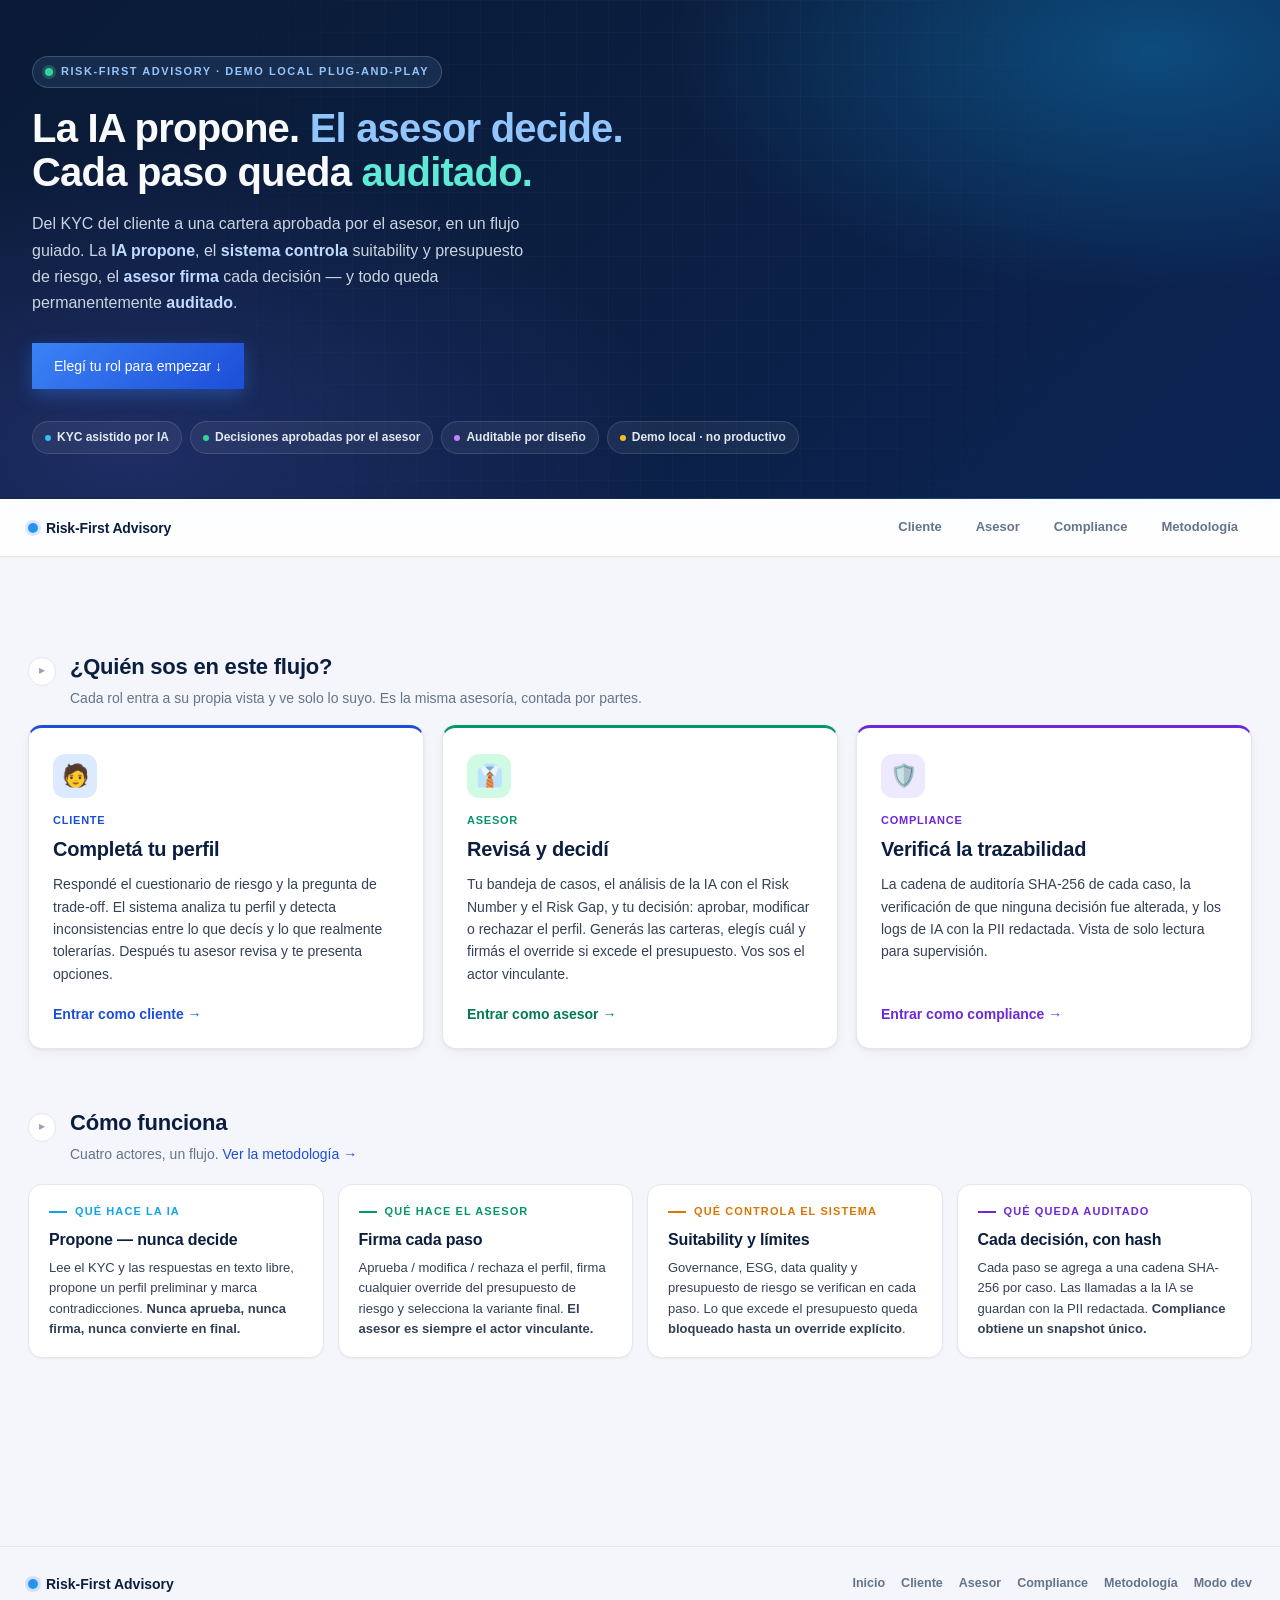
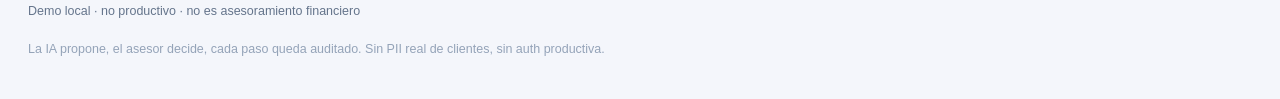
==== commit 74c87739: "UX: bandeja agrupada por cliente + Modo dev fuera del nav + metodologia con ejemplo concreto - Bande" ====
--- a/frontend/index.html
+++ b/frontend/index.html
@@ -47,7 +47,6 @@
     <a href="advisor.html" class="nav-item is-advisor">Asesor</a>
     <a href="compliance.html" class="nav-item is-compliance">Compliance</a>
     <a href="methodology.html" class="nav-item">Metodología</a>
-    <a href="advanced.html" class="nav-item nav-item-muted">Modo dev &rarr;</a>
   </div>
 </nav>
 
